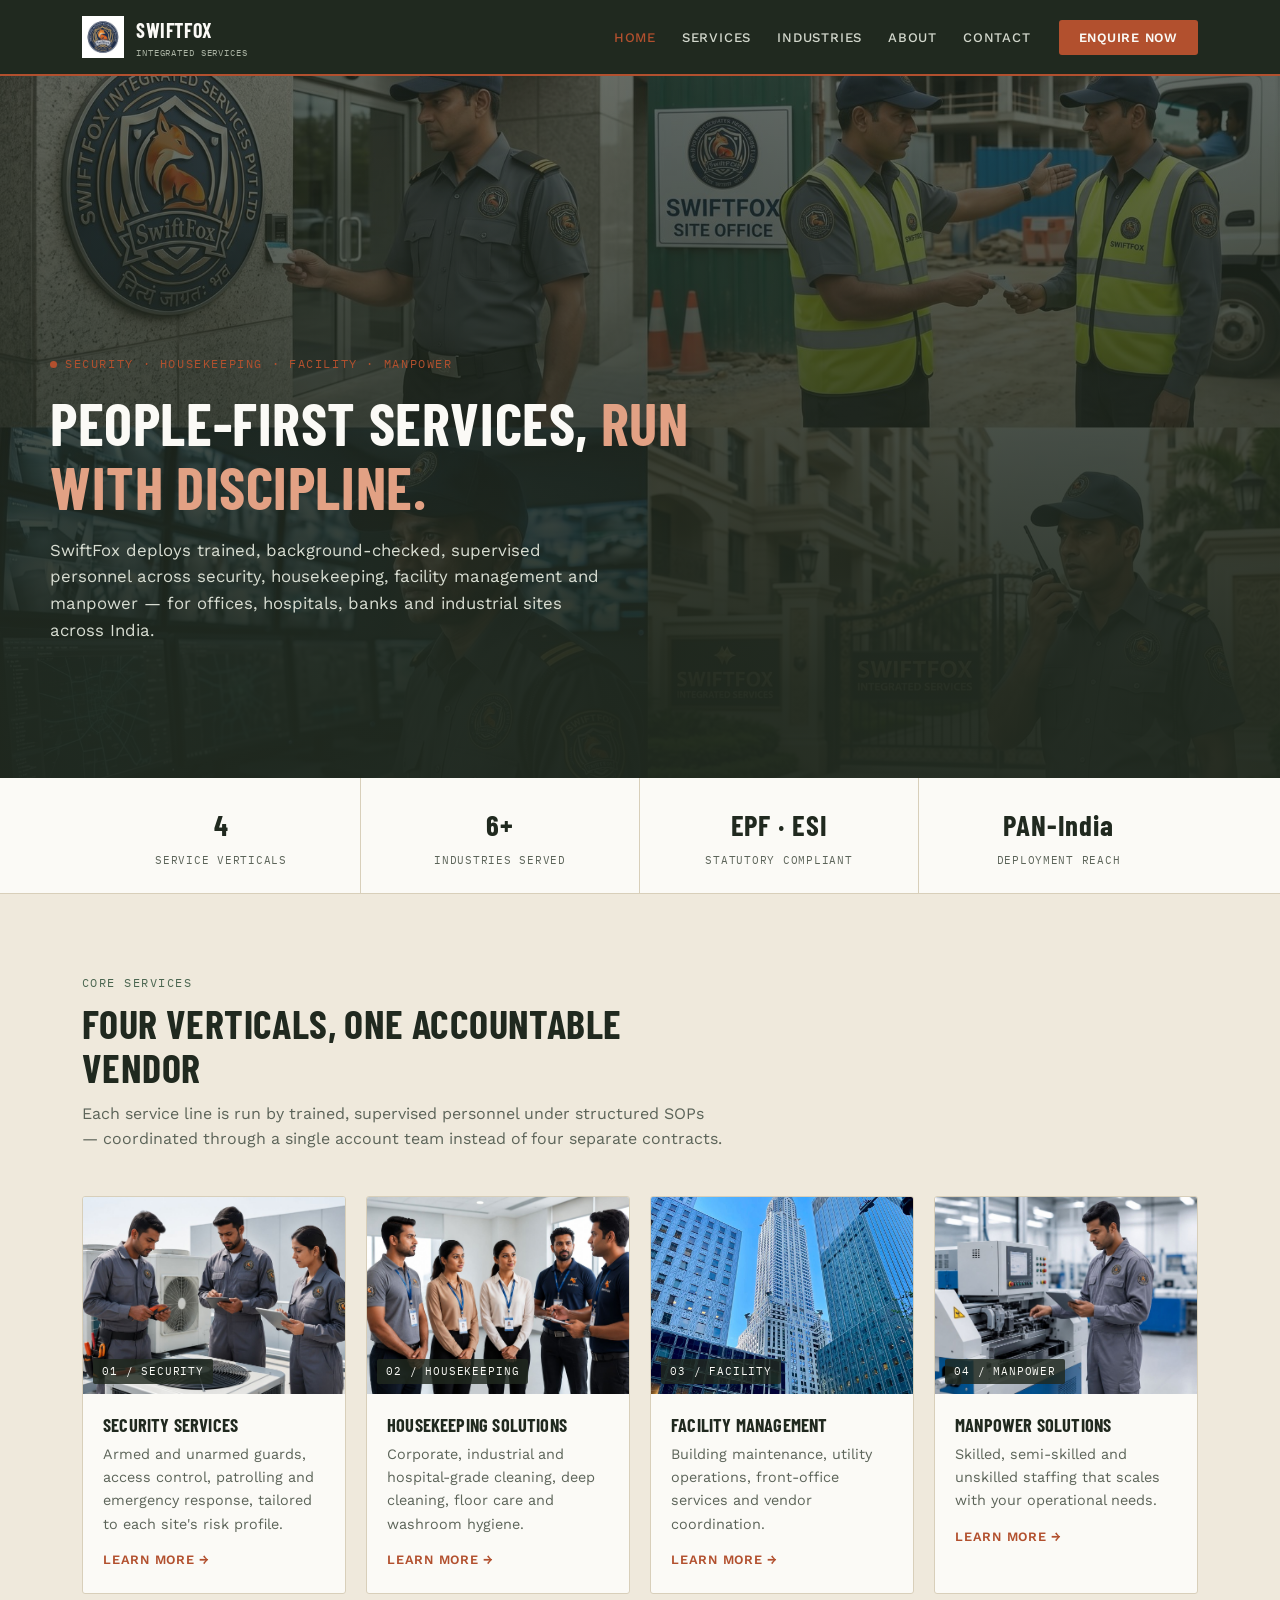
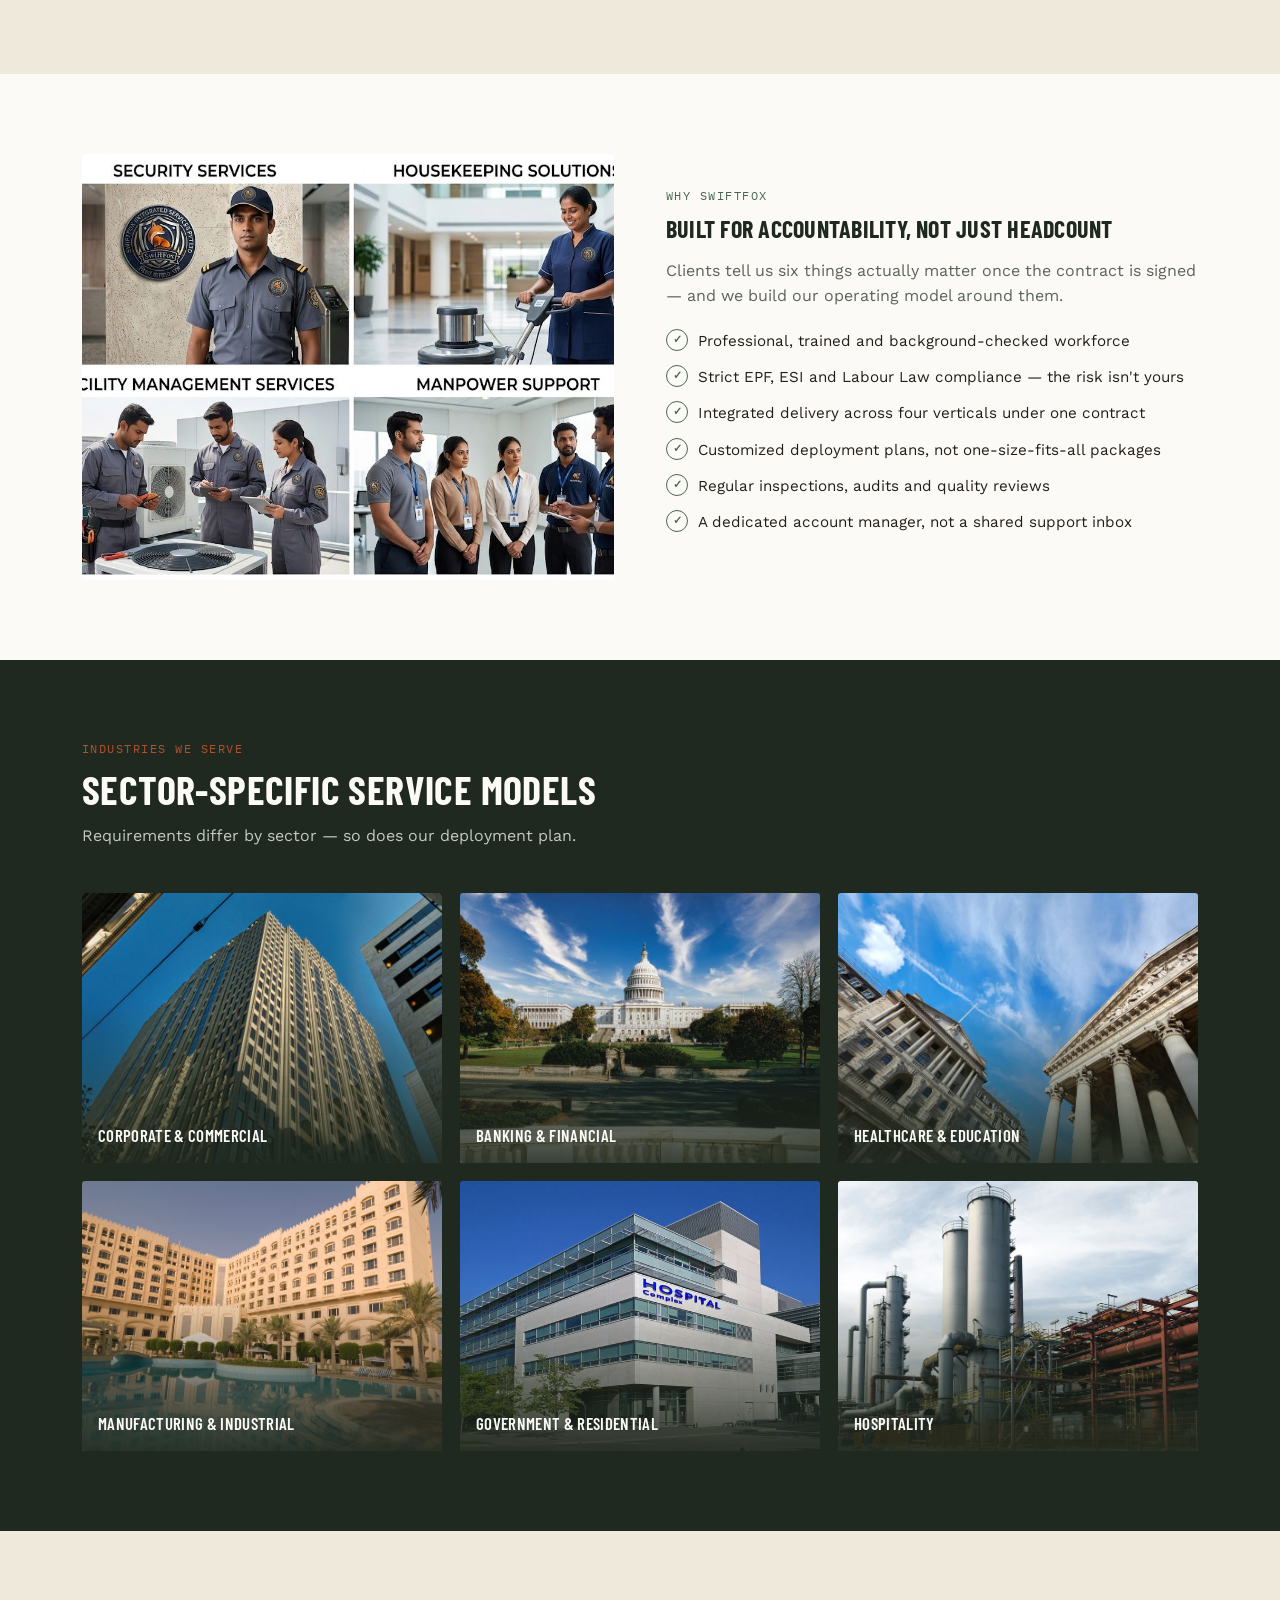
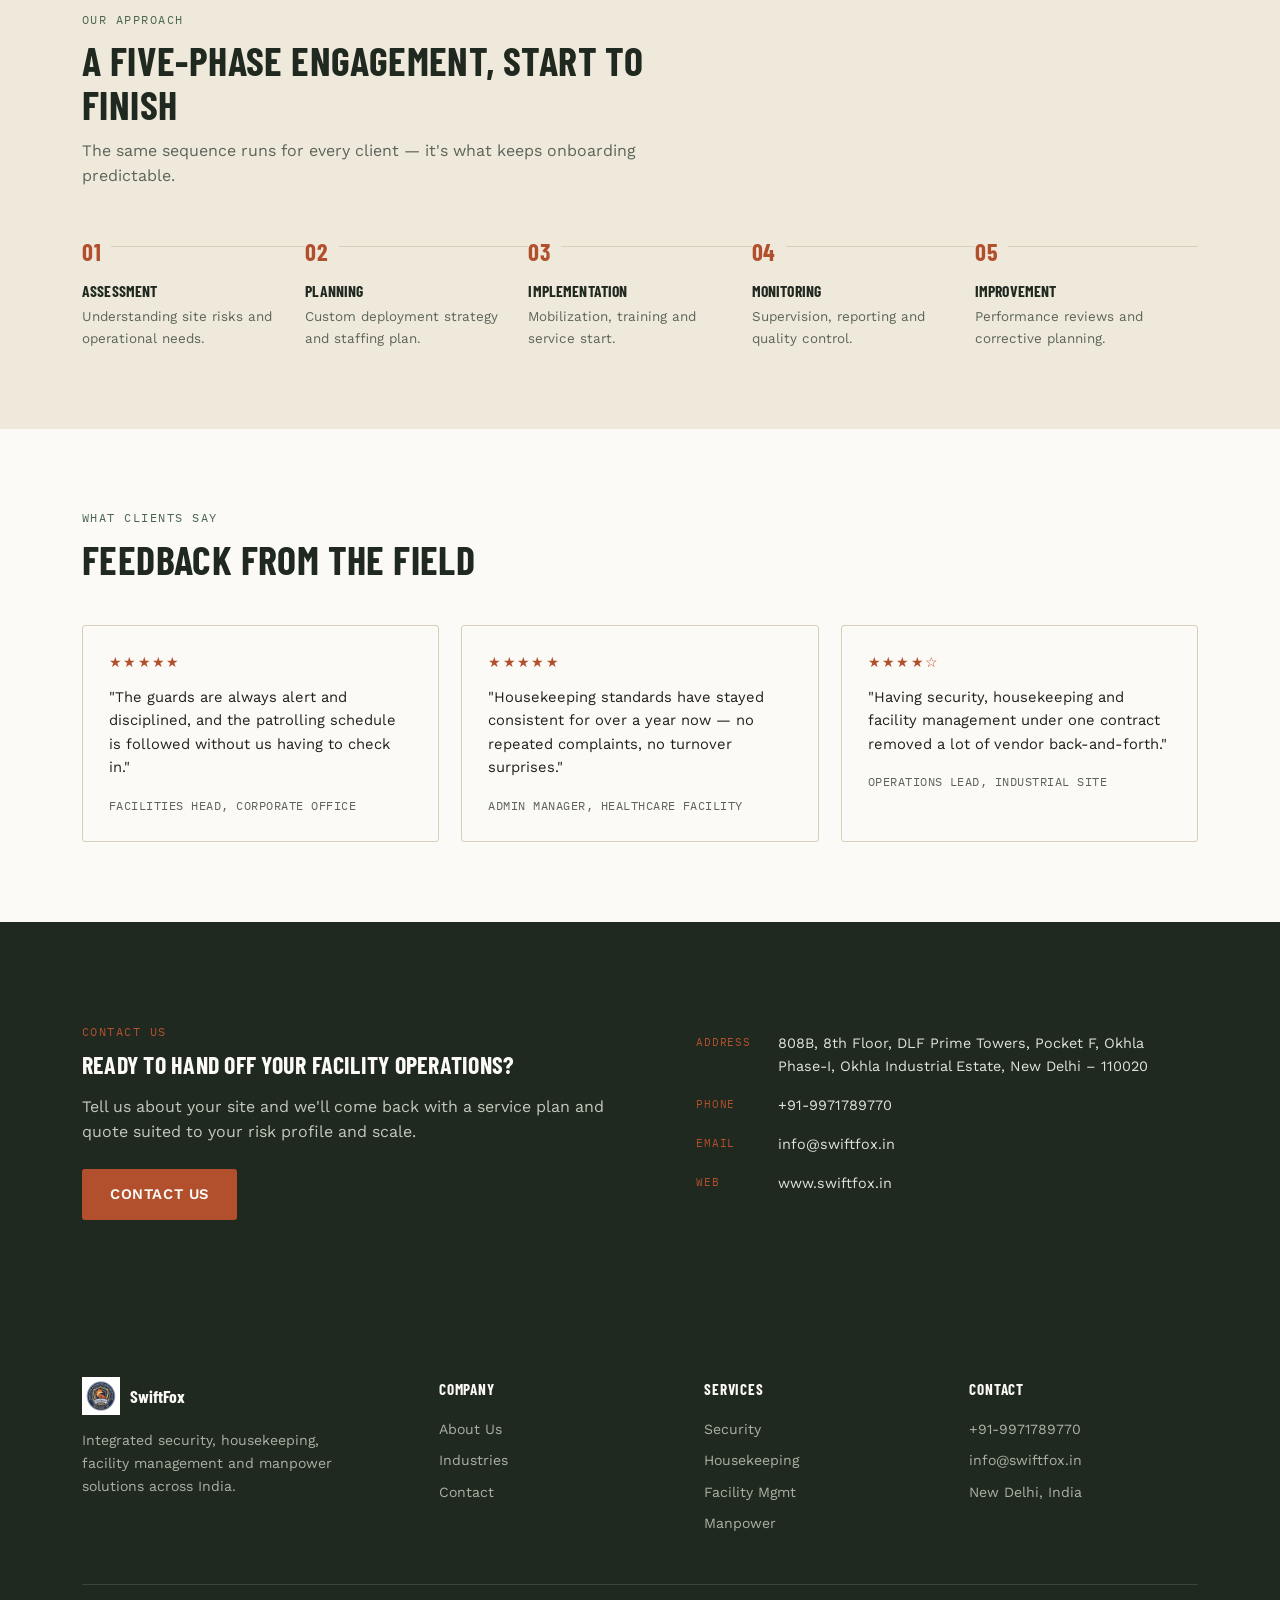
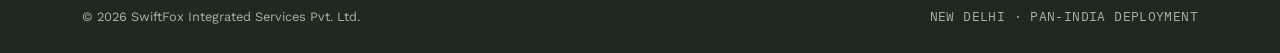
==== index.html @ 9a169865 "Added small improvements" ====
<!DOCTYPE html>
<html lang="en">
<head>
<meta charset="UTF-8">
<meta name="viewport" content="width=device-width, initial-scale=1.0">
<title>SwiftFox Integrated Services | Security, Housekeeping, Facility & Manpower — New Delhi</title>
<meta name="description" content="SwiftFox Integrated Services provides security, housekeeping, facility management and manpower solutions across India, backed by trained, compliant, supervised personnel.">
<link rel="icon" type="image/png" sizes="32x32" href="assets/images/favicon-32.png">
<link rel="icon" type="image/png" sizes="64x64" href="assets/images/favicon.png">
<link rel="preconnect" href="https://fonts.googleapis.com">
<link href="https://fonts.googleapis.com/css2?family=Barlow+Condensed:wght@500;600;700&family=Work+Sans:wght@400;500;600&family=IBM+Plex+Mono:wght@400;500&display=swap" rel="stylesheet">
<link rel="stylesheet" href="assets/css/style.css">
</head>
<body>

<header>
  <div class="nav-row wrap">
    <a href="index.html" class="logo">
      <img src="assets/images/logo.png" alt="SwiftFox Integrated Services crest logo">
      <span class="lockup">SWIFTFOX<br><small>Integrated Services</small></span>
    </a>
    <div class="nav-desktop">
      <nav class="main-nav">
        <ul>
          <li><a href="index.html" class="active">Home</a></li>
          <li><a href="services.html">Services</a></li>
          <li><a href="industries.html">Industries</a></li>
          <li><a href="about.html">About</a></li>
          <li><a href="contact.html">Contact</a></li>
        </ul>
      </nav>
      <button class="nav-cta" onclick="openModal()">Enquire Now</button>
    </div>
    <button class="nav-toggle" id="navToggle" aria-label="Toggle menu">&#9776;</button>
  </div>
  <div class="mobile-menu" id="mobileMenu">
    <a href="index.html" class="active">Home</a>
    <a href="services.html">Services</a>
    <a href="industries.html">Industries</a>
    <a href="about.html">About</a>
    <a href="contact.html">Contact</a>
    <button class="nav-cta" onclick="openModal()">Enquire Now</button>
  </div>
</header>

<section class="page-hero" style="min-height:78vh;">
  <img class="hero-photo" src="assets/images/hero.jpg" alt="SwiftFox security personnel on duty">
  <div class="page-hero-inner wrap">
    <span class="eyebrow">Security · Housekeeping · Facility · Manpower</span>
    <h1>People-first services, <span>run with discipline.</span></h1>
    <p class="lede">SwiftFox deploys trained, background-checked, supervised personnel across security, housekeeping, facility management and manpower — for offices, hospitals, banks and industrial sites across India.</p>
  </div>
</section>

<div class="trust-bar">
  <div class="wrap">
    <div class="trust-row">
      <div class="trust-item"><div class="num mono">4</div><span class="lbl">Service Verticals</span></div>
      <div class="trust-item"><div class="num mono">6+</div><span class="lbl">Industries Served</span></div>
      <div class="trust-item"><div class="num mono">EPF · ESI</div><span class="lbl">Statutory Compliant</span></div>
      <div class="trust-item"><div class="num mono">PAN-India</div><span class="lbl">Deployment Reach</span></div>
    </div>
  </div>
</div>

<section id="services">
  <div class="wrap">
    <div class="section-head">
      <span class="tag">Core Services</span>
      <h2>Four verticals, one accountable vendor</h2>
      <p>Each service line is run by trained, supervised personnel under structured SOPs — coordinated through a single account team instead of four separate contracts.</p>
    </div>
    <div class="card-grid">
      <div class="photo-card">
        <div class="thumb"><img src="assets/images/security-service.jpg" alt="Security guard on patrol"><span class="idx mono">01 / Security</span></div>
        <div class="body">
          <h3>Security Services</h3>
          <p>Armed and unarmed guards, access control, patrolling and emergency response, tailored to each site's risk profile.</p>
          <a class="learn" href="services.html#security">Learn more →</a>
        </div>
      </div>
      <div class="photo-card">
        <div class="thumb"><img src="assets/images/housekeeping-service.jpg" alt="Housekeeping staff cleaning a facility"><span class="idx mono">02 / Housekeeping</span></div>
        <div class="body">
          <h3>Housekeeping Solutions</h3>
          <p>Corporate, industrial and hospital-grade cleaning, deep cleaning, floor care and washroom hygiene.</p>
          <a class="learn" href="services.html#housekeeping">Learn more →</a>
        </div>
      </div>
      <div class="photo-card">
        <div class="thumb"><img src="assets/images/facility-service-2.jpg" alt="Facility management technician at work"><span class="idx mono">03 / Facility</span></div>
        <div class="body">
          <h3>Facility Management</h3>
          <p>Building maintenance, utility operations, front-office services and vendor coordination.</p>
          <a class="learn" href="services.html#facility">Learn more →</a>
        </div>
      </div>
      <div class="photo-card">
        <div class="thumb"><img src="assets/images/manpower-service.jpg" alt="SwiftFox manpower staff team"><span class="idx mono">04 / Manpower</span></div>
        <div class="body">
          <h3>Manpower Solutions</h3>
          <p>Skilled, semi-skilled and unskilled staffing that scales with your operational needs.</p>
          <a class="learn" href="services.html#manpower">Learn more →</a>
        </div>
      </div>
    </div>
  </div>
</section>

<section class="section-alt">
  <div class="wrap">
    <div class="split">
      <div class="split-photo"><img src="assets/images/why-us.jpg" alt="SwiftFox trained personnel"></div>
      <div class="split-text">
        <span class="tag-mono">Why SwiftFox</span>
        <h2>Built for accountability, not just headcount</h2>
        <p>Clients tell us six things actually matter once the contract is signed — and we build our operating model around them.</p>
        <ul class="check-list">
          <li>Professional, trained and background-checked workforce</li>
          <li>Strict EPF, ESI and Labour Law compliance — the risk isn't yours</li>
          <li>Integrated delivery across four verticals under one contract</li>
          <li>Customized deployment plans, not one-size-fits-all packages</li>
          <li>Regular inspections, audits and quality reviews</li>
          <li>A dedicated account manager, not a shared support inbox</li>
        </ul>
      </div>
    </div>
  </div>
</section>

<section class="section-dark">
  <div class="wrap">
    <div class="section-head">
      <span class="tag">Industries We Serve</span>
      <h2>Sector-specific service models</h2>
      <p>Requirements differ by sector — so does our deployment plan.</p>
    </div>
    <div class="industry-grid">
      <a class="industry-card" href="industries.html#corporate"><img src="assets/images/industry-corporate.jpg" alt="Corporate office"><span class="label">Corporate &amp; Commercial</span></a>
      <a class="industry-card" href="industries.html#bfsi"><img src="assets/images/industry-bfsi.jpg" alt="Bank branch"><span class="label">Banking &amp; Financial</span></a>
      <a class="industry-card" href="industries.html#healthcare"><img src="assets/images/industry-healthcare.jpg" alt="Hospital corridor"><span class="label">Healthcare &amp; Education</span></a>
      <a class="industry-card" href="industries.html#manufacturing"><img src="assets/images/industry-manufacturing.jpg" alt="Factory floor"><span class="label">Manufacturing &amp; Industrial</span></a>
      <a class="industry-card" href="industries.html#government"><img src="assets/images/industry-government.jpg" alt="Government building"><span class="label">Government &amp; Residential</span></a>
      <a class="industry-card" href="industries.html#hospitality"><img src="assets/images/industry-hospitality.jpg" alt="Hospitality lobby"><span class="label">Hospitality</span></a>
    </div>
  </div>
</section>

<section>
  <div class="wrap">
    <div class="section-head">
      <span class="tag">Our Approach</span>
      <h2>A five-phase engagement, start to finish</h2>
      <p>The same sequence runs for every client — it's what keeps onboarding predictable.</p>
    </div>
    <div class="steps">
      <div class="step"><span class="snum mono">01</span><h3>Assessment</h3><p>Understanding site risks and operational needs.</p></div>
      <div class="step"><span class="snum mono">02</span><h3>Planning</h3><p>Custom deployment strategy and staffing plan.</p></div>
      <div class="step"><span class="snum mono">03</span><h3>Implementation</h3><p>Mobilization, training and service start.</p></div>
      <div class="step"><span class="snum mono">04</span><h3>Monitoring</h3><p>Supervision, reporting and quality control.</p></div>
      <div class="step"><span class="snum mono">05</span><h3>Improvement</h3><p>Performance reviews and corrective planning.</p></div>
    </div>
  </div>
</section>

<section class="section-alt">
  <div class="wrap">
    <div class="section-head">
      <span class="tag">What Clients Say</span>
      <h2>Feedback from the field</h2>
    </div>
    <div class="testimonial-grid">
      <div class="testimonial">
        <div class="stars">★★★★★</div>
        <p>"The guards are always alert and disciplined, and the patrolling schedule is followed without us having to check in."</p>
        <div class="who">Facilities Head, Corporate Office</div>
      </div>
      <div class="testimonial">
        <div class="stars">★★★★★</div>
        <p>"Housekeeping standards have stayed consistent for over a year now — no repeated complaints, no turnover surprises."</p>
        <div class="who">Admin Manager, Healthcare Facility</div>
      </div>
      <div class="testimonial">
        <div class="stars">★★★★☆</div>
        <p>"Having security, housekeeping and facility management under one contract removed a lot of vendor back-and-forth."</p>
        <div class="who">Operations Lead, Industrial Site</div>
      </div>
    </div>
  </div>
</section>

<section class="section-dark" id="contact">
  <div class="wrap">
    <div class="split">
      <div class="split-text">
        <span class="tag-mono rust">Contact Us</span>
        <h2 style="color:var(--white);">Ready to hand off your facility operations?</h2>
        <p style="color:#c3cabd; margin-bottom:24px;">Tell us about your site and we'll come back with a service plan and quote suited to your risk profile and scale.</p>
        <a href="contact.html" class="btn-primary">Contact Us</a>
      </div>
      <div class="contact-card">
        <div class="row"><span class="k mono">ADDRESS</span><span class="v">808B, 8th Floor, DLF Prime Towers, Pocket F, Okhla Phase-I, Okhla Industrial Estate, New Delhi – 110020</span></div>
        <div class="row"><span class="k mono">PHONE</span><span class="v">+91-9971789770</span></div>
        <div class="row"><span class="k mono">EMAIL</span><span class="v">info@swiftfox.in</span></div>
        <div class="row"><span class="k mono">WEB</span><span class="v">www.swiftfox.in</span></div>
      </div>
    </div>
  </div>
</section>

<footer>
  <div class="wrap">
    <div class="footer-grid">
      <div>
        <div class="footer-logo"><img src="assets/images/logo.png" alt="SwiftFox logo"><span>SwiftFox</span></div>
        <p style="max-width:280px;">Integrated security, housekeeping, facility management and manpower solutions across India.</p>
      </div>
      <div>
        <h4>Company</h4>
        <ul><li><a href="about.html">About Us</a></li><li><a href="industries.html">Industries</a></li><li><a href="contact.html">Contact</a></li></ul>
      </div>
      <div>
        <h4>Services</h4>
        <ul><li><a href="services.html#security">Security</a></li><li><a href="services.html#housekeeping">Housekeeping</a></li><li><a href="services.html#facility">Facility Mgmt</a></li><li><a href="services.html#manpower">Manpower</a></li></ul>
      </div>
      <div>
        <h4>Contact</h4>
        <ul><li>+91-9971789770</li><li>info@swiftfox.in</li><li>New Delhi, India</li></ul>
      </div>
    </div>
    <div class="footer-bottom">
      <span>© 2026 SwiftFox Integrated Services Pvt. Ltd.</span>
      <span class="mono">NEW DELHI · PAN-INDIA DEPLOYMENT</span>
    </div>
  </div>
</footer>

<div class="modal-overlay" id="modalOverlay">
  <div class="modal-card">
    <div class="modal-header">
      <span class="badge-corner mono">Enquiry Form</span>
      <button class="modal-close" aria-label="Close" onclick="closeModal()">&times;</button>
    </div>
    <div class="modal-body" id="modalBody">
      <span class="m-tag">Request a Callback</span>
      <h3>Get a customized proposal</h3>
      <p class="sub">Share your details — our team will arrange a callback with a service plan for your site.</p>
      <form data-enquiry-form novalidate>
        <div class="field" data-wrap="name">
          <label for="name">Full Name</label>
          <input type="text" id="name" data-field="name" placeholder="e.g. Rohan Mehta" autocomplete="name">
          <div class="field-error">Please enter your name.</div>
        </div>
        <div class="field" data-wrap="email">
          <label for="email">Email</label>
          <input type="email" id="email" data-field="email" placeholder="you@company.com" autocomplete="email">
          <div class="field-error">Please enter a valid email.</div>
        </div>
        <div class="field" data-wrap="phone">
          <label for="phone">Phone Number</label>
          <input type="tel" id="phone" data-field="phone" placeholder="98765 43210" autocomplete="tel" inputmode="numeric">
          <div class="field-error">Please enter a valid phone number.</div>
        </div>
        <div class="field" data-wrap="service">
          <label for="service">Service Interested In</label>
          <select id="service" data-field="service" required>
            <option value="">Select a service</option>
            <option value="Security Services">Security Services</option>
            <option value="Housekeeping Solutions">Housekeeping Solutions</option>
            <option value="Facility Management">Facility Management</option>
            <option value="Manpower Solutions">Manpower Solutions</option>
            <option value="Not sure yet">Not sure yet</option>
          </select>
          <div class="field-error">Please select a service.</div>
        </div>
        <button type="submit" class="form-submit">Submit Enquiry</button>
        <p class="form-fine">By submitting, you agree to be contacted by our team regarding your enquiry.</p>
      </form>
    </div>
    <div class="modal-body form-success" id="modalSuccess">
      <div class="check">✓</div>
      <h3>Enquiry received</h3>
      <p>Thanks — our team will connect with you to discuss your requirements.</p>
    </div>
  </div>
</div>

<script src="assets/js/form-config.js"></script>
<script src="assets/js/main.js"></script>
</body>
</html>
---- assets/css/style.css ----
/* ============================================================
   SwiftFox Integrated Services — shared design system
   Palette: pine ink / stone paper / brick accent / moss verify
   ============================================================ */

:root{
  --ink:#20291f;         /* deep pine-charcoal, header/footer/dark sections */
  --ink-2:#2c3a29;       /* lighter ink for gradients/borders */
  --stone:#efe9dc;       /* warm paper background */
  --stone-2:#e4dcc9;     /* slightly deeper stone for section breaks */
  --white:#fbfaf6;
  --rust:#b2502e;        /* primary accent — brick/rust, not neon */
  --rust-dark:#933d21;
  --moss:#4b6650;        /* verified / compliance green */
  --charcoal:#241f19;    /* body text */
  --steel:#5c6459;       /* secondary text */
  --line:#d8cfba;        /* hairline borders on stone */
  --line-dark:#3a4636;   /* hairline borders on ink */
  --radius:3px;
  --font-body:'Work Sans', sans-serif;
  --font-title:'Barlow Condensed', sans-serif;
  --font-mono:'IBM Plex Mono', monospace;
}

*{margin:0;padding:0;box-sizing:border-box;}
html{scroll-behavior:smooth;}
body{
  font-family:var(--font-body);
  color:var(--charcoal);
  background:var(--stone);
  line-height:1.6;
}
h1,h2,h3,.display{
  font-family:var(--font-title);
  text-transform:uppercase;
  letter-spacing:0.01em;
  color:var(--ink);
  line-height:1.08;
  font-weight:700;
}
.mono{
  font-family:var(--font-mono);
  letter-spacing:0.03em;
}
a{color:inherit;text-decoration:none;}
img{max-width:100%;display:block;}
ul{list-style:none;}
.wrap{max-width:1180px;margin:0 auto;padding:0 32px;}
@media (max-width:640px){.wrap{padding:0 20px;}}

@media (prefers-reduced-motion: reduce){
  *{animation:none !important; transition:none !important;}
}

/* ===== TRANSITIONS ===== */
a, button, .nav-cta, .btn-primary, .btn-ghost, .form-submit, .modal-close, input, select, textarea {
  transition: background-color 0.2s ease, border-color 0.2s ease, color 0.2s ease, box-shadow 0.2s ease, opacity 0.2s ease;
}

/* ===== SHARED COMPONENT: TAG-MONO ===== */
.tag-mono {
  font-family: var(--font-mono);
  font-size: 0.72rem;
  color: var(--moss);
  text-transform: uppercase;
  letter-spacing: 0.13em;
  display: block;
  margin-bottom: 10px;
}
.tag-mono.rust {
  color: var(--rust);
}

/* ===== HEADER ===== */
header{
  position:sticky; top:0; z-index:50;
  background:var(--ink);
  border-bottom:2px solid var(--rust);
}
.nav-row{
  display:flex; align-items:center; justify-content:space-between;
  padding:14px 32px;
}
.logo{display:flex; align-items:center; gap:12px;}
.logo img{width:42px;height:42px;flex-shrink:0;object-fit:contain;}
.logo .lockup{
  font-family:var(--font-title);
  font-weight:700; font-size:1.25rem; letter-spacing:0.03em;
  color:var(--white);
}
.logo .lockup small{
  display:block; font-family:var(--font-mono);
  font-size:0.55rem; letter-spacing:0.1em; color:#a9b2a2;
  text-transform:uppercase; font-weight:400;
}
nav.main-nav ul{display:flex; gap:26px;}
nav.main-nav a{
  font-size:0.82rem; text-transform:uppercase; letter-spacing:0.06em;
  color:#d3d8cd; font-weight:500;
}
nav.main-nav a:hover, nav.main-nav a.active{color:var(--rust);}
.nav-cta{
  background:var(--rust); color:var(--white); padding:10px 20px;
  font-size:0.8rem; text-transform:uppercase; letter-spacing:0.06em;
  font-weight:600; border:none; cursor:pointer; border-radius:var(--radius);
  font-family:var(--font-body);
}
.nav-cta:hover{background:var(--rust-dark);}
.nav-desktop{display:flex; align-items:center; gap:28px;}
.nav-toggle{display:none; background:none; border:none; color:var(--white); font-size:1.4rem; cursor:pointer;}
@media (max-width:860px){
  .nav-desktop{display:none;}
  .nav-toggle{display:block;}
}
.mobile-menu{
  display:none; flex-direction:column; background:var(--ink);
  border-top:1px solid var(--line-dark); padding:10px 32px 20px;
}
.mobile-menu.open{display:flex;}
.mobile-menu a{color:#d3d8cd; padding:10px 0; font-size:0.95rem; text-transform:uppercase; letter-spacing:0.04em; border-bottom:1px solid var(--line-dark);}
.mobile-menu a.active{color:var(--rust); font-weight:600;}
.mobile-menu .nav-cta{margin-top:14px; text-align:center;}

/* ===== PAGE HERO (photo-led) ===== */
.page-hero{
  position:relative; color:var(--white);
  background:var(--ink); overflow:hidden;
  min-height:60vh; display:flex; align-items:flex-end;
}
.page-hero img.hero-photo{
  position:absolute; inset:0; width:100%; height:100%; object-fit:cover;
  opacity:0.55;
}
.page-hero::after{
  content:''; position:absolute; inset:0;
  background:linear-gradient(180deg, rgba(32,41,31,0.35) 0%, rgba(32,41,31,0.92) 88%);
}
.page-hero-inner{position:relative; z-index:2; padding:70px 0 54px; width:100%;}
.eyebrow{
  display:inline-flex; align-items:center; gap:8px;
  font-family:var(--font-mono); font-size:0.72rem;
  color:var(--rust); text-transform:uppercase; letter-spacing:0.14em;
  margin-bottom:18px;
}
.eyebrow::before{
  content:''; width:7px; height:7px; background:var(--rust); border-radius:50%;
}
.page-hero h1{
  color:var(--white);
  font-size:clamp(2.2rem, 4.6vw, 3.8rem);
  max-width:760px;
}
.page-hero h1 span{color:#e2a184;}
.page-hero p.lede{
  color:#d8ddd2; font-size:1.05rem; max-width:560px; margin-top:18px;
}
.hero-actions{display:flex; gap:14px; margin-top:30px; flex-wrap:wrap;}

.btn-primary{
  background:var(--rust); color:var(--white); border:none;
  padding:14px 28px; font-weight:600; font-size:0.92rem;
  text-transform:uppercase; letter-spacing:0.04em; cursor:pointer;
  border-radius:var(--radius); font-family:var(--font-body);
  display:inline-block;
}
.btn-primary:hover{background:var(--rust-dark);}
.btn-ghost{
  background:transparent; color:var(--white); border:1px solid #566451;
  padding:14px 28px; font-weight:500; font-size:0.92rem;
  text-transform:uppercase; letter-spacing:0.04em; cursor:pointer;
  border-radius:var(--radius); display:inline-block;
}
.btn-ghost:hover{border-color:var(--rust); color:var(--rust);}

/* ===== TRUST / STATS BAR ===== */
.trust-bar{background:var(--white); border-bottom:1px solid var(--line);}
.trust-row{display:grid; grid-template-columns:repeat(4,1fr);}
.trust-item{padding:24px 22px; text-align:center; border-right:1px solid var(--line);}
.trust-item:last-child{border-right:none;}
.trust-item .num{font-family:var(--font-title); font-weight:700; font-size:1.8rem; color:var(--ink);}
.trust-item .lbl{
  font-family:var(--font-mono); font-size:0.66rem; text-transform:uppercase;
  letter-spacing:0.07em; color:var(--steel); margin-top:4px; display:block;
}
@media (max-width:700px){
  .trust-row{grid-template-columns:repeat(2,1fr);}
  .trust-item:nth-child(2){border-right:none;}
}

/* ===== SECTIONS ===== */
section{padding:80px 0;}
.section-head{max-width:640px; margin-bottom:44px;}
.section-head .tag{
  font-family:var(--font-mono); font-size:0.72rem; color:var(--moss);
  text-transform:uppercase; letter-spacing:0.13em; margin-bottom:10px; display:block;
}
.section-head h2{font-size:clamp(1.7rem,3.2vw,2.5rem);}
.section-head p{color:var(--steel); margin-top:12px; font-size:1rem;}
.section-alt{background:var(--white);}
.section-dark{background:var(--ink); color:var(--white);}
.section-dark .section-head h2{color:var(--white);}
.section-dark .section-head p{color:#c3cabd;}
.section-dark .section-head .tag{color:var(--rust);}

/* ===== SERVICE / PHOTO CARDS ===== */
.card-grid{display:grid; grid-template-columns:repeat(4,1fr); gap:20px;}
.photo-card{
  background:var(--white); border:1px solid var(--line); border-radius:var(--radius);
  overflow:hidden; display:flex; flex-direction:column;
}
.photo-card .thumb{aspect-ratio:4/3; overflow:hidden; position:relative;}
.photo-card .thumb img{width:100%; height:100%; object-fit:cover;}
.photo-card .thumb .idx{
  position:absolute; bottom:10px; left:10px;
  background:rgba(32,41,31,0.82); color:var(--white);
  font-family:var(--font-mono); font-size:0.66rem;
  padding:4px 9px; border-radius:2px; letter-spacing:0.08em; text-transform:uppercase;
}
.photo-card .body{padding:22px 20px; flex:1;}
.photo-card h3{font-size:1.15rem; margin-bottom:8px;}
.photo-card p{color:var(--steel); font-size:0.9rem;}
.photo-card .learn{
  display:inline-block; margin-top:14px; font-size:0.8rem; text-transform:uppercase;
  letter-spacing:0.06em; color:var(--rust); font-weight:600;
}
@media (max-width:960px){.card-grid{grid-template-columns:repeat(2,1fr);}}
@media (max-width:560px){.card-grid{grid-template-columns:1fr;}}

/* ===== SPLIT (photo + text) ===== */
.split{display:grid; grid-template-columns:1fr 1fr; gap:52px; align-items:center;}
.split.reverse .split-photo{order:2;}
.split-photo{border-radius:var(--radius); overflow:hidden;}
.split-photo img{width:100%; height:100%; object-fit:cover; aspect-ratio:5/4;}
.split-text h2{margin-bottom:16px;}
.split-text p{color:var(--steel); margin-bottom:14px;}
.check-list{margin-top:20px;}
.check-list li{
  display:flex; gap:10px; margin-bottom:12px; font-size:0.95rem; color:var(--charcoal);
}
.check-list li::before{
  content:'✓'; color:var(--moss); font-weight:700; flex-shrink:0;
  width:20px; height:20px; border:1px solid var(--moss); border-radius:50%;
  display:flex; align-items:center; justify-content:center; font-size:0.7rem;
}
@media (max-width:860px){
  .split{grid-template-columns:1fr; gap:28px;}
  .split.reverse .split-photo{order:0;}
}

/* ===== WHY US GRID ===== */
.why-grid{display:grid; grid-template-columns:repeat(3,1fr); gap:28px;}
.why-item{border-top:2px solid var(--rust); padding-top:16px;}
.why-item h3{font-size:1.1rem; margin-bottom:8px;}
.section-dark .why-item h3{color:var(--white);}
.why-item p{color:var(--steel); font-size:0.9rem;}
.section-dark .why-item p{color:#c3cabd;}
@media (max-width:820px){.why-grid{grid-template-columns:repeat(2,1fr);}}
@media (max-width:560px){.why-grid{grid-template-columns:1fr;}}

/* ===== INDUSTRIES ===== */
.industry-grid{display:grid; grid-template-columns:repeat(3,1fr); gap:18px;}
.industry-card{
  position:relative; border-radius:var(--radius); overflow:hidden; aspect-ratio:4/3;
}
.industry-card img{width:100%; height:100%; object-fit:cover;}
.industry-card::after{
  content:''; position:absolute; inset:0;
  background:linear-gradient(180deg, rgba(32,41,31,0) 40%, rgba(32,41,31,0.88) 100%);
}
.industry-card .label{
  position:absolute; left:16px; bottom:14px; z-index:2; color:var(--white);
  font-family:var(--font-title); font-weight:600; font-size:1.05rem;
  text-transform:uppercase; letter-spacing:0.02em;
}
@media (max-width:820px){.industry-grid{grid-template-columns:repeat(2,1fr);}}
@media (max-width:560px){.industry-grid{grid-template-columns:1fr;}}

/* ===== STEPS / APPROACH ===== */
.steps{display:grid; grid-template-columns:repeat(5,1fr); gap:0;}
.step{padding-right:16px; position:relative;}
.step::before{content:''; position:absolute; top:13px; left:0; right:0; height:1px; background:var(--line);}
.step .snum{
  font-family:var(--font-title); font-weight:700; font-size:1.5rem; color:var(--rust);
  background:var(--stone); position:relative; z-index:2; display:inline-block; padding-right:10px;
}
.section-alt .step .snum{background:var(--white);}
.step h3{font-size:0.98rem; margin:12px 0 6px;}
.step p{font-size:0.84rem; color:var(--steel);}
@media (max-width:900px){
  .steps{grid-template-columns:repeat(2,1fr); gap:26px;}
  .step::before{display:none;}
}
@media (max-width:560px){.steps{grid-template-columns:1fr;}}

/* ===== TESTIMONIALS ===== */
.testimonial-grid{display:grid; grid-template-columns:repeat(3,1fr); gap:22px;}
.testimonial{
  background:var(--white); border:1px solid var(--line); border-radius:var(--radius);
  padding:26px; position:relative;
}
.testimonial .stars{color:var(--rust); font-size:0.85rem; margin-bottom:12px; letter-spacing:0.1em;}
.testimonial p{font-size:0.92rem; color:var(--charcoal); margin-bottom:16px;}
.testimonial .who{font-family:var(--font-mono); font-size:0.76rem; color:var(--steel); text-transform:uppercase; letter-spacing:0.04em;}
@media (max-width:900px){.testimonial-grid{grid-template-columns:1fr;}}

/* ===== FAQ ACCORDION ===== */
.faq{max-width:760px;}
.faq-item{border-bottom:1px solid var(--line);}
.faq-item summary{
  cursor:pointer; padding:18px 4px; font-weight:600; font-size:1rem; color:var(--ink);
  list-style:none; display:flex; justify-content:space-between; align-items:center;
}
.faq-item summary::-webkit-details-marker{display:none;}
.faq-item summary::after{content:'+'; font-size:1.4rem; color:var(--rust); font-weight:400;}
.faq-item[open] summary::after{content:'–';}
.faq-item .faq-body{padding:0 4px 20px; color:var(--steel); font-size:0.92rem;}

/* FAQ placed on a dark section needs light text */
.section-dark .faq-item summary{color:var(--white);}
.section-dark .faq-item .faq-body{color:#c3cabd;}

/* ===== CONTACT ===== */
.contact-card{background:var(--ink); color:var(--white); padding:30px; border-radius:var(--radius);}
.contact-card .row{display:flex; gap:14px; margin-bottom:16px; align-items:flex-start;}
.contact-card .row .k{
  font-family:var(--font-mono); font-size:0.66rem; color:var(--rust);
  text-transform:uppercase; letter-spacing:0.08em; width:68px; flex-shrink:0; margin-top:2px;
}
.contact-card .row .v{font-size:0.9rem; color:#dfe3d8;}
.map-embed{border-radius:var(--radius); overflow:hidden; border:1px solid var(--line); margin-top:20px;}
.map-embed iframe{width:100%; height:260px; border:0; display:block;}

/* ===== INLINE ENQUIRY FORM (used on contact page + modal) ===== */
.field{margin-bottom:16px;}
.field label{
  display:block; font-size:0.76rem; font-weight:600; text-transform:uppercase;
  letter-spacing:0.05em; color:var(--ink); margin-bottom:6px;
}
.field input, .field select, .field textarea{
  width:100%; padding:12px 14px; border:1px solid var(--line);
  border-radius:var(--radius); font-family:var(--font-body);
  font-size:0.95rem; background:var(--stone); color:var(--charcoal);
}
.field input:focus, .field select:focus, .field textarea:focus{
  outline:none; border-color:var(--rust); box-shadow:0 0 0 3px rgba(178,80,46,0.16);
}
.field-error{font-size:0.76rem; color:#a3402a; margin-top:5px; display:none;}
.field.invalid input, .field.invalid select{border-color:#a3402a;}
.field.invalid .field-error{display:block;}
.form-row-2{display:grid; grid-template-columns:1fr 1fr; gap:14px;}
@media (max-width:560px){.form-row-2{grid-template-columns:1fr;}}
.form-submit{
  width:100%; background:var(--ink); color:var(--white); border:none;
  padding:15px; font-weight:600; font-size:0.95rem; text-transform:uppercase;
  letter-spacing:0.05em; cursor:pointer; border-radius:var(--radius); margin-top:6px;
  font-family:var(--font-body);
}
.form-submit:hover{background:#1a2318;}
.form-fine{font-size:0.76rem; color:var(--steel); margin-top:14px; text-align:center;}
.form-success{display:none; text-align:center; padding:20px 0;}
.form-success .check{
  width:52px; height:52px; border-radius:50%; background:var(--moss); color:var(--white);
  display:flex; align-items:center; justify-content:center; font-size:1.6rem; margin:0 auto 18px;
}
.form-success h3{margin-bottom:8px;}
.form-success p{color:var(--steel); font-size:0.9rem;}

/* ===== STICKY MINI CTA ===== */
.sticky-cta{
  position:fixed; bottom:22px; right:22px; z-index:60;
  background:var(--rust); color:var(--white); border:none;
  padding:14px 22px; font-weight:600; font-size:0.85rem;
  text-transform:uppercase; letter-spacing:0.05em; cursor:pointer;
  border-radius:var(--radius); box-shadow:0 8px 24px rgba(32,41,31,0.28);
  opacity:0; transform:translateY(12px); pointer-events:none;
  transition:opacity 0.3s ease, transform 0.3s ease;
  font-family:var(--font-body);
}
.sticky-cta.show{opacity:1; transform:translateY(0); pointer-events:auto;}
.sticky-cta:hover{background:var(--rust-dark);}

/* ===== MODAL ===== */
.modal-overlay{
  position:fixed; inset:0; background:rgba(32,41,31,0.72);
  display:flex; align-items:center; justify-content:center;
  z-index:100; opacity:0; pointer-events:none; transition:opacity 0.25s ease; padding:20px;
}
.modal-overlay.open{opacity:1; pointer-events:auto;}
.modal-card{
  background:var(--white); width:100%; max-width:460px; border-radius:var(--radius);
  position:relative; transform:translateY(16px) scale(0.98); transition:transform 0.25s ease;
  border-top:4px solid var(--rust); max-height:90vh; overflow-y:auto;
}
.modal-overlay.open .modal-card{transform:translateY(0) scale(1);}
.modal-close{
  position:absolute; top:16px; right:18px; background:none; border:none;
  font-size:1.4rem; color:var(--steel); cursor:pointer; line-height:1;
}
.modal-close:hover{color:var(--ink);}
.modal-header{
  background:var(--stone);
  padding:10px 32px;
  border-radius:var(--radius) var(--radius) 0 0;
}
.badge-corner{
  display:inline-block;
  background:var(--stone); color:var(--ink);
  font-family:var(--font-mono); font-size:0.65rem;
  text-transform:uppercase; letter-spacing:0.1em; padding:4px 10px; border-radius:2px;
}
.modal-body{padding:22px 32px 30px;}
.modal-body .m-tag{
  font-family:var(--font-mono); font-size:0.68rem; color:var(--steel);
  text-transform:uppercase; letter-spacing:0.12em; margin-bottom:6px; display:block;
}
.modal-body h3{font-size:1.4rem; margin-bottom:8px;}
.modal-body .sub{color:var(--steel); font-size:0.9rem; margin-bottom:22px;}

/* ===== FOOTER ===== */
footer{background:var(--ink); color:#a9b2a2; padding:56px 0 26px; font-size:0.88rem;}
.footer-grid{display:grid; grid-template-columns:1.4fr 1fr 1fr 1fr; gap:36px; margin-bottom:40px;}
.footer-grid h4{color:var(--white); font-family:var(--font-title); font-size:0.95rem; text-transform:uppercase; letter-spacing:0.06em; margin-bottom:16px;}
.footer-grid li{margin-bottom:9px;}
.footer-grid a:hover{color:var(--rust);}
.footer-logo{display:flex; align-items:center; gap:10px; margin-bottom:14px;}
.footer-logo img{width:38px;height:38px;}
.footer-logo span{color:var(--white); font-family:var(--font-title); font-weight:700; font-size:1.1rem;}
.footer-bottom{
  border-top:1px solid var(--line-dark); padding-top:22px; display:flex;
  justify-content:space-between; align-items:center; flex-wrap:wrap; gap:12px; font-size:0.8rem;
}
@media (max-width:860px){.footer-grid{grid-template-columns:1fr 1fr; gap:28px;}}
@media (max-width:560px){.footer-grid{grid-template-columns:1fr;}}

a:focus-visible, button:focus-visible, input:focus-visible, select:focus-visible, summary:focus-visible{
  outline:2px solid var(--rust); outline-offset:2px;
}
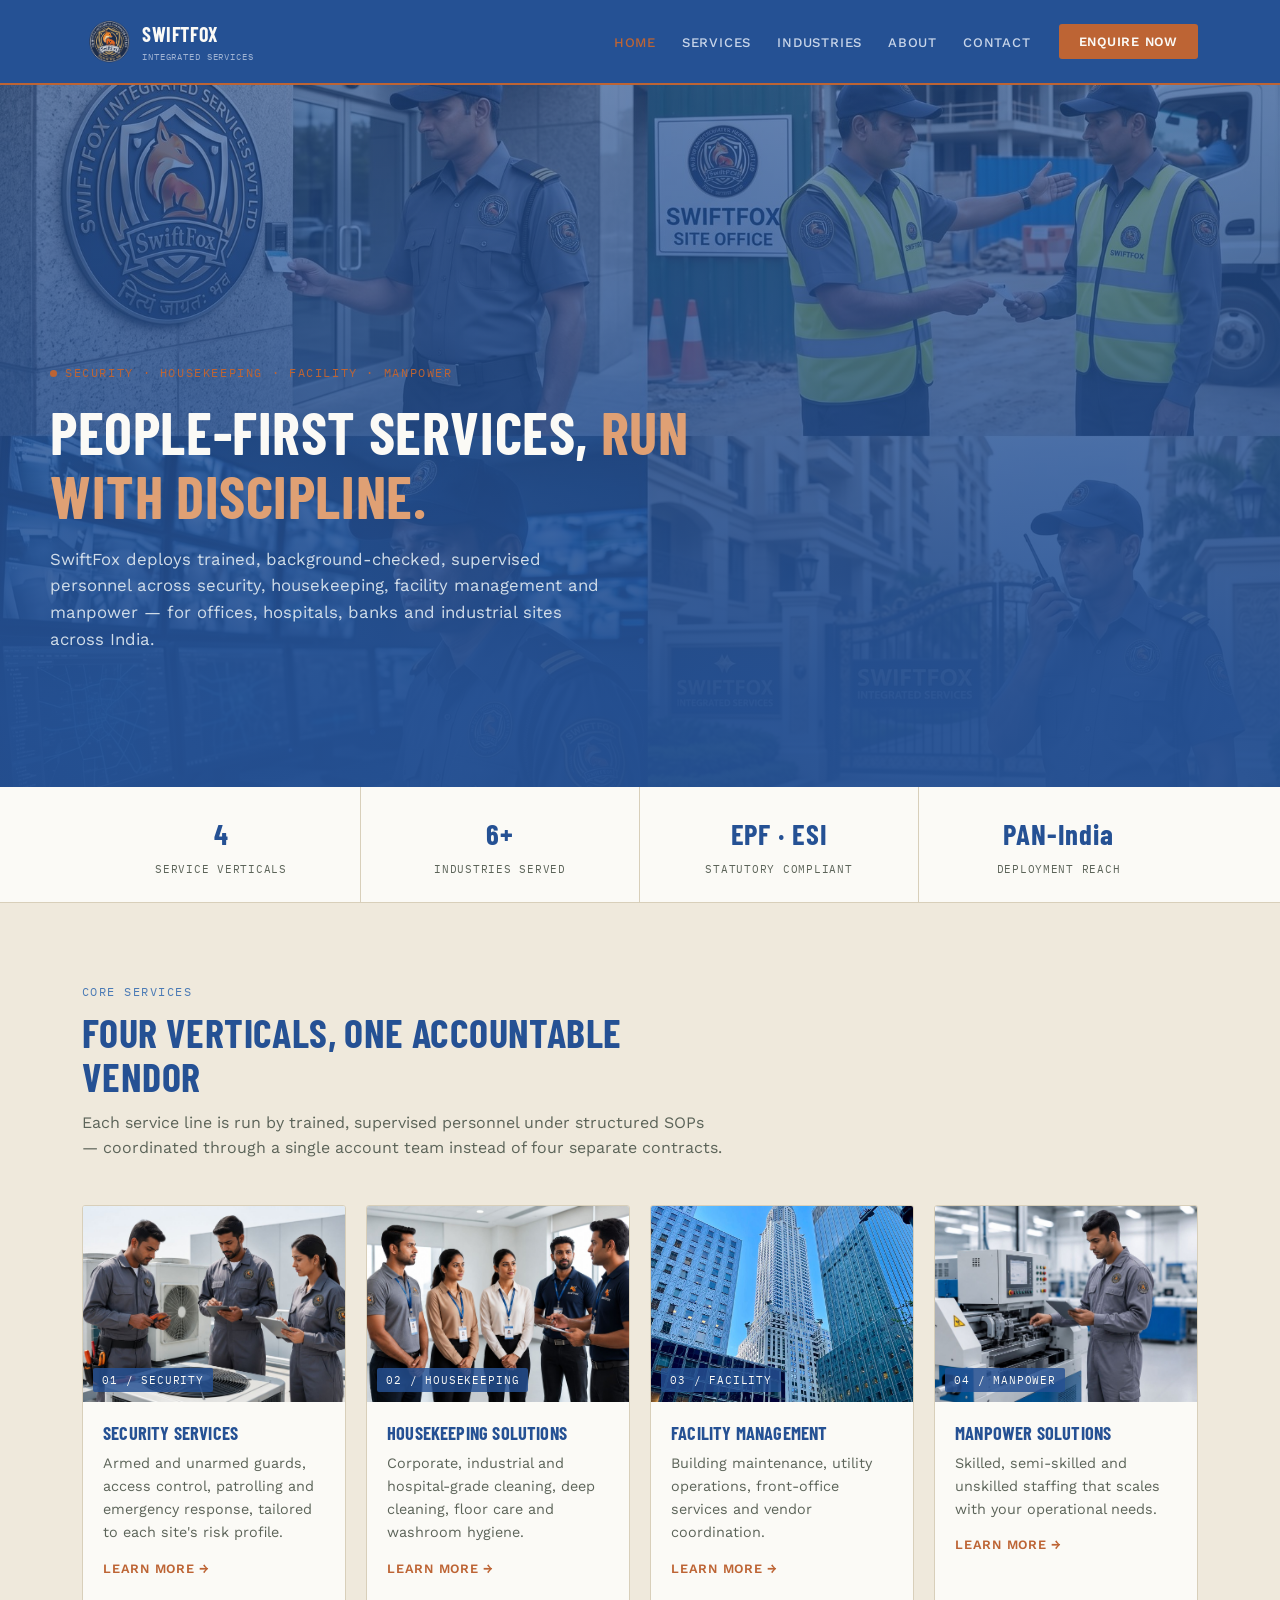
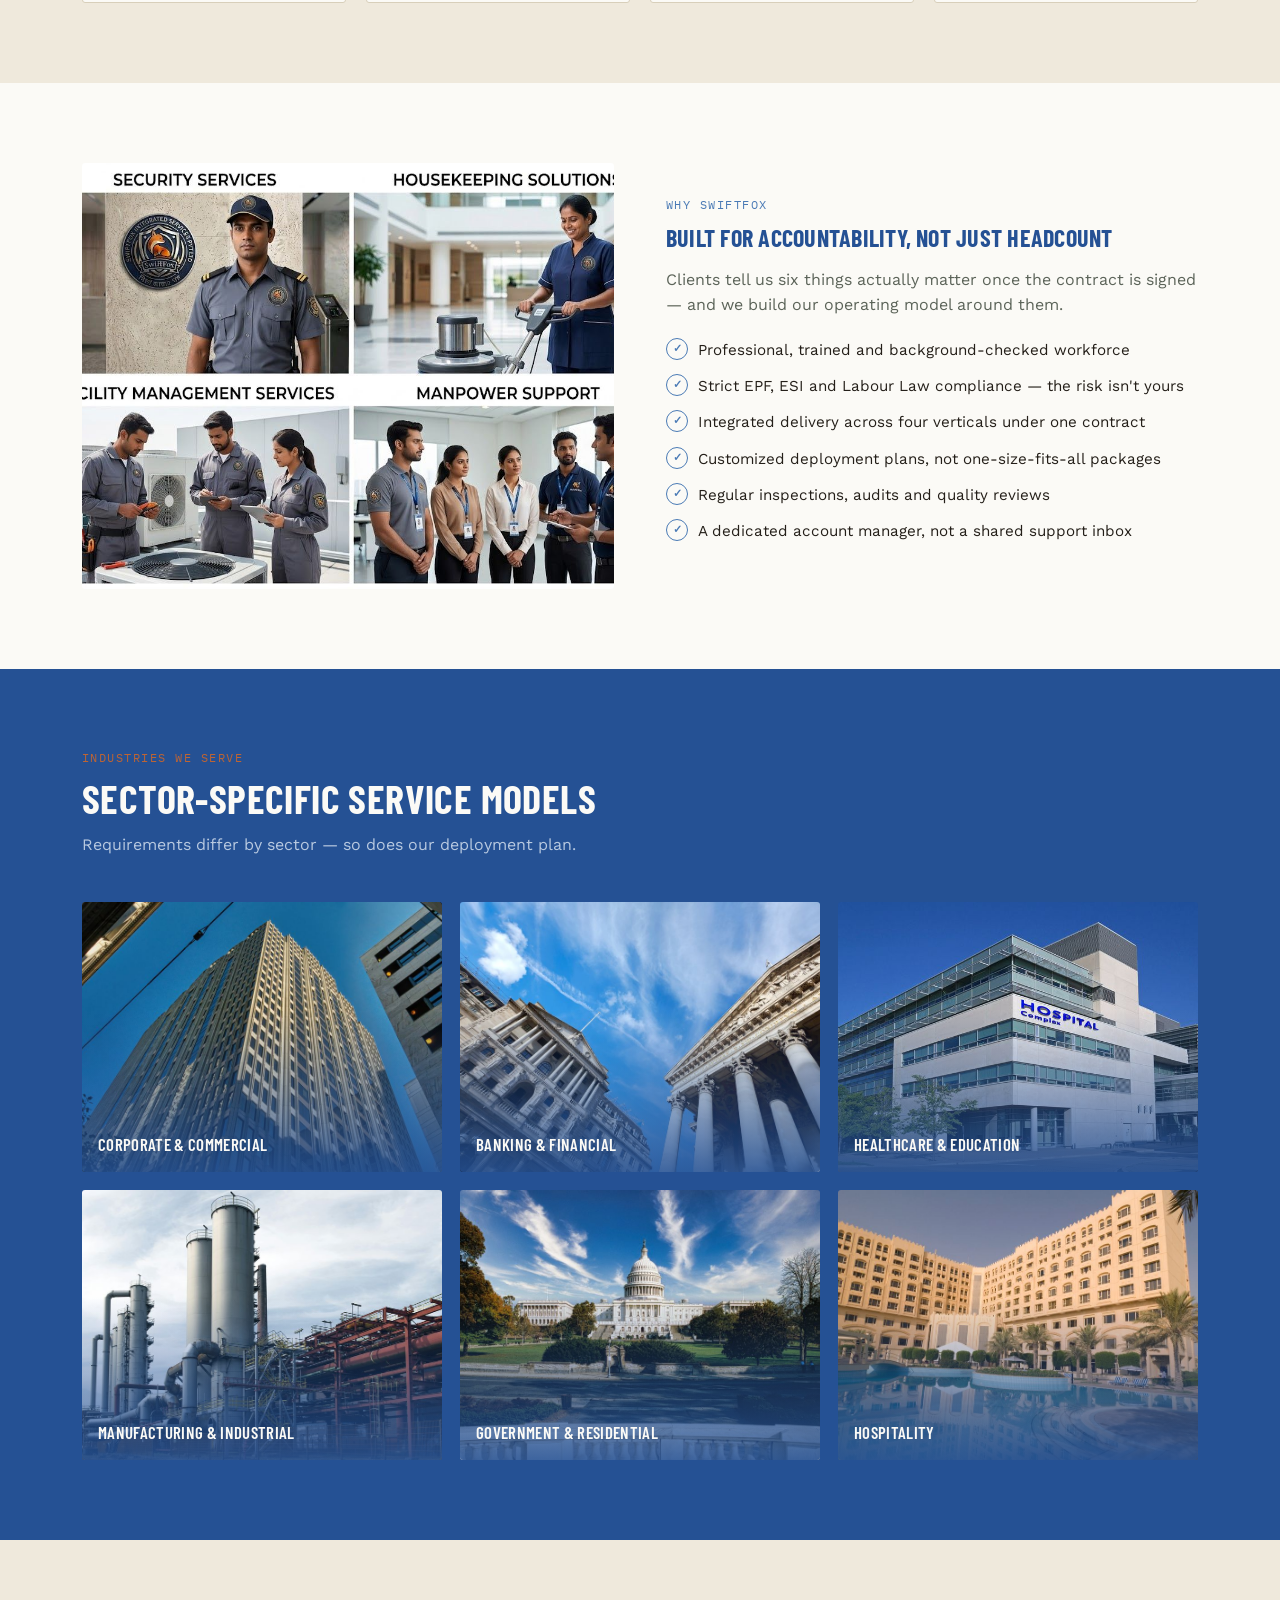
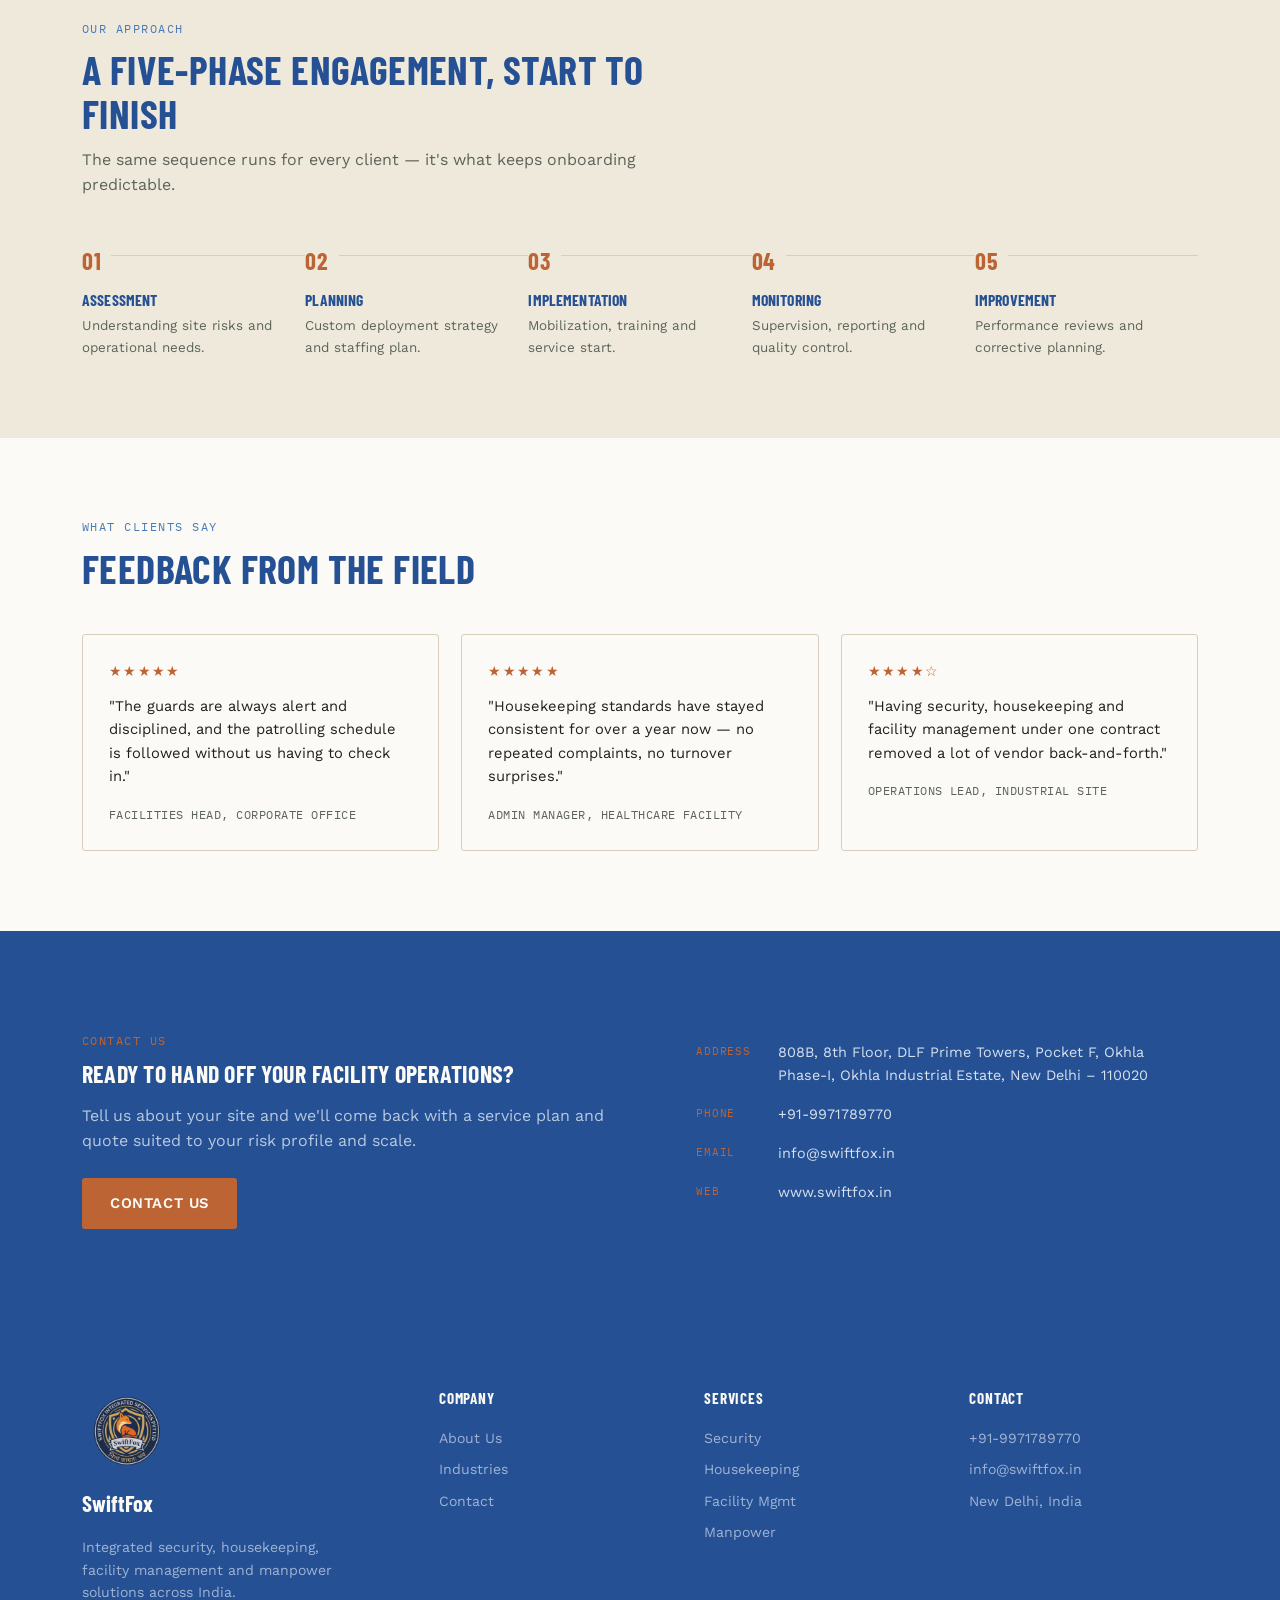
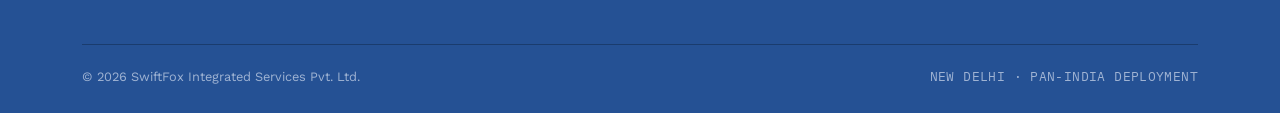
==== commit 2e1d3fea: "colour theme changed" ====
--- a/index.html
+++ b/index.html
@@ -195,7 +195,7 @@
       <div class="split-text">
         <span class="tag-mono rust">Contact Us</span>
         <h2 style="color:var(--white);">Ready to hand off your facility operations?</h2>
-        <p style="color:#c3cabd; margin-bottom:24px;">Tell us about your site and we'll come back with a service plan and quote suited to your risk profile and scale.</p>
+        <p style="color:#b8c9e0; margin-bottom:24px;">Tell us about your site and we'll come back with a service plan and quote suited to your risk profile and scale.</p>
         <a href="contact.html" class="btn-primary">Contact Us</a>
       </div>
       <div class="contact-card">
--- a/assets/css/style.css
+++ b/assets/css/style.css
@@ -1,21 +1,21 @@
 /* ============================================================
    SwiftFox Integrated Services — shared design system
-   Palette: pine ink / stone paper / brick accent / moss verify
+   Palette: corporate blue / warm grey-orange / neutral stone
    ============================================================ */
 
 :root{
-  --ink:#20291f;         /* deep pine-charcoal, header/footer/dark sections */
-  --ink-2:#2c3a29;       /* lighter ink for gradients/borders */
+  --ink:#255194;         /* corporate blue — header/footer/dark sections */
+  --ink-2:#1a3c6e;       /* darker navy for gradients/borders */
   --stone:#efe9dc;       /* warm paper background */
   --stone-2:#e4dcc9;     /* slightly deeper stone for section breaks */
   --white:#fbfaf6;
-  --rust:#b2502e;        /* primary accent — brick/rust, not neon */
-  --rust-dark:#933d21;
-  --moss:#4b6650;        /* verified / compliance green */
+  --rust:#bd6434;        /* warm grey-orange — primary accent / CTAs */
+  --rust-dark:#9a4f26;
+  --moss:#4a7ab5;        /* steel-blue — verified / compliance */
   --charcoal:#241f19;    /* body text */
   --steel:#5c6459;       /* secondary text */
   --line:#d8cfba;        /* hairline borders on stone */
-  --line-dark:#3a4636;   /* hairline borders on ink */
+  --line-dark:#1a3c6e;   /* hairline borders on blue sections */
   --radius:3px;
   --font-body:'Work Sans', sans-serif;
   --font-title:'Barlow Condensed', sans-serif;
@@ -81,8 +81,8 @@
   display:flex; align-items:center; justify-content:space-between;
   padding:14px 32px;
 }
-.logo{display:flex; align-items:center; gap:12px;}
-.logo img{width:42px;height:42px;flex-shrink:0;object-fit:contain;}
+.logo{display:flex; align-items:center; gap:5px;}
+.logo img{width:55px;height:55px;flex-shrink:0;object-fit:contain;}
 .logo .lockup{
   font-family:var(--font-title);
   font-weight:700; font-size:1.25rem; letter-spacing:0.03em;
@@ -90,13 +90,13 @@
 }
 .logo .lockup small{
   display:block; font-family:var(--font-mono);
-  font-size:0.55rem; letter-spacing:0.1em; color:#a9b2a2;
+  font-size:0.55rem; letter-spacing:0.1em; color:#9fb3d3;
   text-transform:uppercase; font-weight:400;
 }
 nav.main-nav ul{display:flex; gap:26px;}
 nav.main-nav a{
   font-size:0.82rem; text-transform:uppercase; letter-spacing:0.06em;
-  color:#d3d8cd; font-weight:500;
+  color:#c9d6ea; font-weight:500;
 }
 nav.main-nav a:hover, nav.main-nav a.active{color:var(--rust);}
 .nav-cta{
@@ -117,7 +117,7 @@
   border-top:1px solid var(--line-dark); padding:10px 32px 20px;
 }
 .mobile-menu.open{display:flex;}
-.mobile-menu a{color:#d3d8cd; padding:10px 0; font-size:0.95rem; text-transform:uppercase; letter-spacing:0.04em; border-bottom:1px solid var(--line-dark);}
+.mobile-menu a{color:#c9d6ea; padding:10px 0; font-size:0.95rem; text-transform:uppercase; letter-spacing:0.04em; border-bottom:1px solid var(--line-dark);}
 .mobile-menu a.active{color:var(--rust); font-weight:600;}
 .mobile-menu .nav-cta{margin-top:14px; text-align:center;}
 
@@ -133,7 +133,7 @@
 }
 .page-hero::after{
   content:''; position:absolute; inset:0;
-  background:linear-gradient(180deg, rgba(32,41,31,0.35) 0%, rgba(32,41,31,0.92) 88%);
+  background:linear-gradient(180deg, rgba(37,81,148,0.35) 0%, rgba(37,81,148,0.92) 88%);
 }
 .page-hero-inner{position:relative; z-index:2; padding:70px 0 54px; width:100%;}
 .eyebrow{
@@ -150,9 +150,9 @@
   font-size:clamp(2.2rem, 4.6vw, 3.8rem);
   max-width:760px;
 }
-.page-hero h1 span{color:#e2a184;}
+.page-hero h1 span{color:#dfa074;}
 .page-hero p.lede{
-  color:#d8ddd2; font-size:1.05rem; max-width:560px; margin-top:18px;
+  color:#d0dce8; font-size:1.05rem; max-width:560px; margin-top:18px;
 }
 .hero-actions{display:flex; gap:14px; margin-top:30px; flex-wrap:wrap;}
 
@@ -165,7 +165,7 @@
 }
 .btn-primary:hover{background:var(--rust-dark);}
 .btn-ghost{
-  background:transparent; color:var(--white); border:1px solid #566451;
+  background:transparent; color:var(--white); border:1px solid #6a7b9a;
   padding:14px 28px; font-weight:500; font-size:0.92rem;
   text-transform:uppercase; letter-spacing:0.04em; cursor:pointer;
   border-radius:var(--radius); display:inline-block;
@@ -199,7 +199,7 @@
 .section-alt{background:var(--white);}
 .section-dark{background:var(--ink); color:var(--white);}
 .section-dark .section-head h2{color:var(--white);}
-.section-dark .section-head p{color:#c3cabd;}
+.section-dark .section-head p{color:#b8c9e0;}
 .section-dark .section-head .tag{color:var(--rust);}
 
 /* ===== SERVICE / PHOTO CARDS ===== */
@@ -212,7 +212,7 @@
 .photo-card .thumb img{width:100%; height:100%; object-fit:cover;}
 .photo-card .thumb .idx{
   position:absolute; bottom:10px; left:10px;
-  background:rgba(32,41,31,0.82); color:var(--white);
+  background:rgba(37,81,148,0.82); color:var(--white);
   font-family:var(--font-mono); font-size:0.66rem;
   padding:4px 9px; border-radius:2px; letter-spacing:0.08em; text-transform:uppercase;
 }
@@ -253,7 +253,7 @@
 .why-item h3{font-size:1.1rem; margin-bottom:8px;}
 .section-dark .why-item h3{color:var(--white);}
 .why-item p{color:var(--steel); font-size:0.9rem;}
-.section-dark .why-item p{color:#c3cabd;}
+.section-dark .why-item p{color:#b8c9e0;}
 @media (max-width:820px){.why-grid{grid-template-columns:repeat(2,1fr);}}
 @media (max-width:560px){.why-grid{grid-template-columns:1fr;}}
 
@@ -265,7 +265,7 @@
 .industry-card img{width:100%; height:100%; object-fit:cover;}
 .industry-card::after{
   content:''; position:absolute; inset:0;
-  background:linear-gradient(180deg, rgba(32,41,31,0) 40%, rgba(32,41,31,0.88) 100%);
+  background:linear-gradient(180deg, rgba(37,81,148,0) 40%, rgba(37,81,148,0.88) 100%);
 }
 .industry-card .label{
   position:absolute; left:16px; bottom:14px; z-index:2; color:var(--white);
@@ -317,7 +317,7 @@
 
 /* FAQ placed on a dark section needs light text */
 .section-dark .faq-item summary{color:var(--white);}
-.section-dark .faq-item .faq-body{color:#c3cabd;}
+.section-dark .faq-item .faq-body{color:#b8c9e0;}
 
 /* ===== CONTACT ===== */
 .contact-card{background:var(--ink); color:var(--white); padding:30px; border-radius:var(--radius);}
@@ -326,7 +326,7 @@
   font-family:var(--font-mono); font-size:0.66rem; color:var(--rust);
   text-transform:uppercase; letter-spacing:0.08em; width:68px; flex-shrink:0; margin-top:2px;
 }
-.contact-card .row .v{font-size:0.9rem; color:#dfe3d8;}
+.contact-card .row .v{font-size:0.9rem; color:#d6e0ef;}
 .map-embed{border-radius:var(--radius); overflow:hidden; border:1px solid var(--line); margin-top:20px;}
 .map-embed iframe{width:100%; height:260px; border:0; display:block;}
 
@@ -342,10 +342,10 @@
   font-size:0.95rem; background:var(--stone); color:var(--charcoal);
 }
 .field input:focus, .field select:focus, .field textarea:focus{
-  outline:none; border-color:var(--rust); box-shadow:0 0 0 3px rgba(178,80,46,0.16);
-}
-.field-error{font-size:0.76rem; color:#a3402a; margin-top:5px; display:none;}
-.field.invalid input, .field.invalid select{border-color:#a3402a;}
+  outline:none; border-color:var(--rust); box-shadow:0 0 0 3px rgba(189,100,52,0.16);
+}
+.field-error{font-size:0.76rem; color:#a34f2a; margin-top:5px; display:none;}
+.field.invalid input, .field.invalid select{border-color:#a34f2a;}
 .field.invalid .field-error{display:block;}
 .form-row-2{display:grid; grid-template-columns:1fr 1fr; gap:14px;}
 @media (max-width:560px){.form-row-2{grid-template-columns:1fr;}}
@@ -355,7 +355,7 @@
   letter-spacing:0.05em; cursor:pointer; border-radius:var(--radius); margin-top:6px;
   font-family:var(--font-body);
 }
-.form-submit:hover{background:#1a2318;}
+.form-submit:hover{background:#142846;}
 .form-fine{font-size:0.76rem; color:var(--steel); margin-top:14px; text-align:center;}
 .form-success{display:none; text-align:center; padding:20px 0;}
 .form-success .check{
@@ -371,7 +371,7 @@
   background:var(--rust); color:var(--white); border:none;
   padding:14px 22px; font-weight:600; font-size:0.85rem;
   text-transform:uppercase; letter-spacing:0.05em; cursor:pointer;
-  border-radius:var(--radius); box-shadow:0 8px 24px rgba(32,41,31,0.28);
+  border-radius:var(--radius); box-shadow:0 8px 24px rgba(37,81,148,0.28);
   opacity:0; transform:translateY(12px); pointer-events:none;
   transition:opacity 0.3s ease, transform 0.3s ease;
   font-family:var(--font-body);
@@ -381,7 +381,7 @@
 
 /* ===== MODAL ===== */
 .modal-overlay{
-  position:fixed; inset:0; background:rgba(32,41,31,0.72);
+  position:fixed; inset:0; background:rgba(37,81,148,0.72);
   display:flex; align-items:center; justify-content:center;
   z-index:100; opacity:0; pointer-events:none; transition:opacity 0.25s ease; padding:20px;
 }
@@ -417,14 +417,14 @@
 .modal-body .sub{color:var(--steel); font-size:0.9rem; margin-bottom:22px;}
 
 /* ===== FOOTER ===== */
-footer{background:var(--ink); color:#a9b2a2; padding:56px 0 26px; font-size:0.88rem;}
+footer{background:var(--ink); color:#9fb3d3; padding:56px 0 26px; font-size:0.88rem;}
 .footer-grid{display:grid; grid-template-columns:1.4fr 1fr 1fr 1fr; gap:36px; margin-bottom:40px;}
 .footer-grid h4{color:var(--white); font-family:var(--font-title); font-size:0.95rem; text-transform:uppercase; letter-spacing:0.06em; margin-bottom:16px;}
 .footer-grid li{margin-bottom:9px;}
 .footer-grid a:hover{color:var(--rust);}
-.footer-logo{display:flex; align-items:center; gap:10px; margin-bottom:14px;}
-.footer-logo img{width:38px;height:38px;}
-.footer-logo span{color:var(--white); font-family:var(--font-title); font-weight:700; font-size:1.1rem;}
+.footer-logo{display:flex; flex-direction:column; align-items:flex-start; gap:10px; margin-bottom:14px;}
+.footer-logo img{width:90px;height:90px;}
+.footer-logo span{color:var(--white); font-family:var(--font-title); font-weight:700; font-size:1.4rem;}
 .footer-bottom{
   border-top:1px solid var(--line-dark); padding-top:22px; display:flex;
   justify-content:space-between; align-items:center; flex-wrap:wrap; gap:12px; font-size:0.8rem;
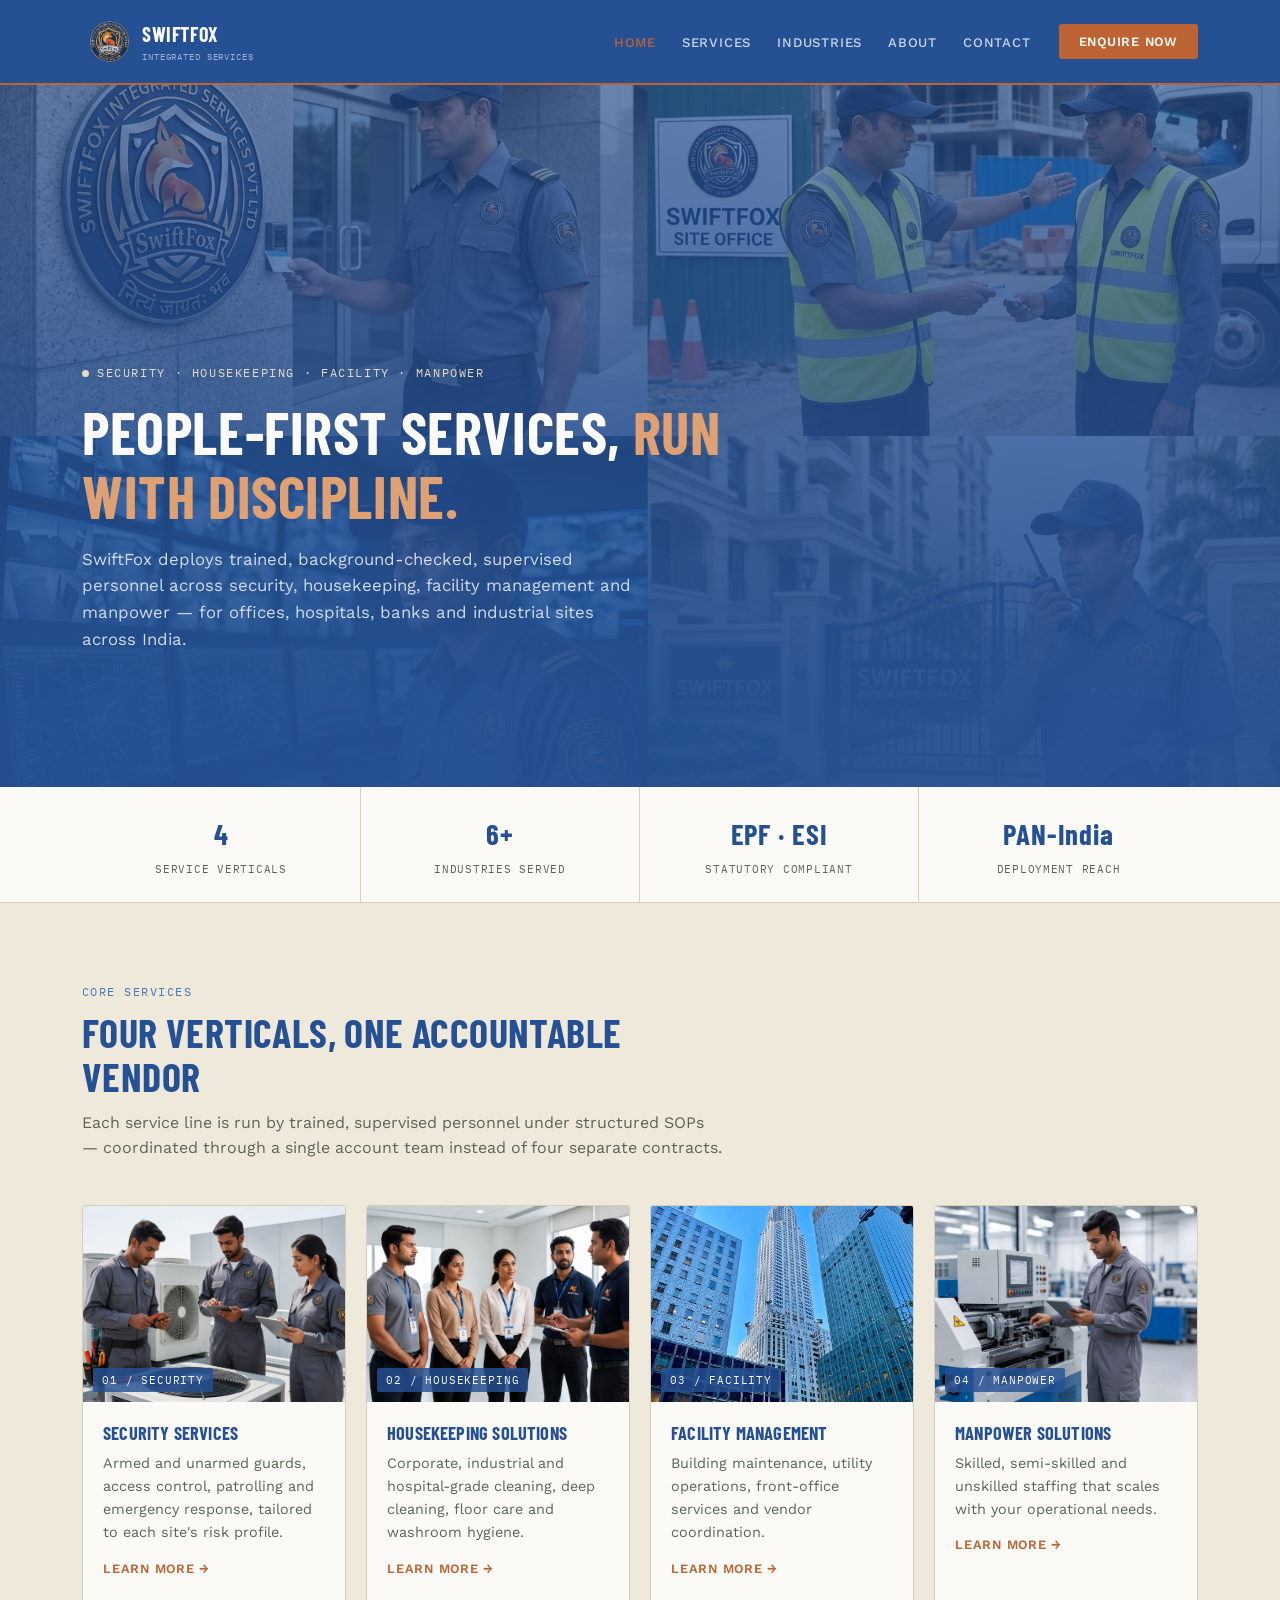
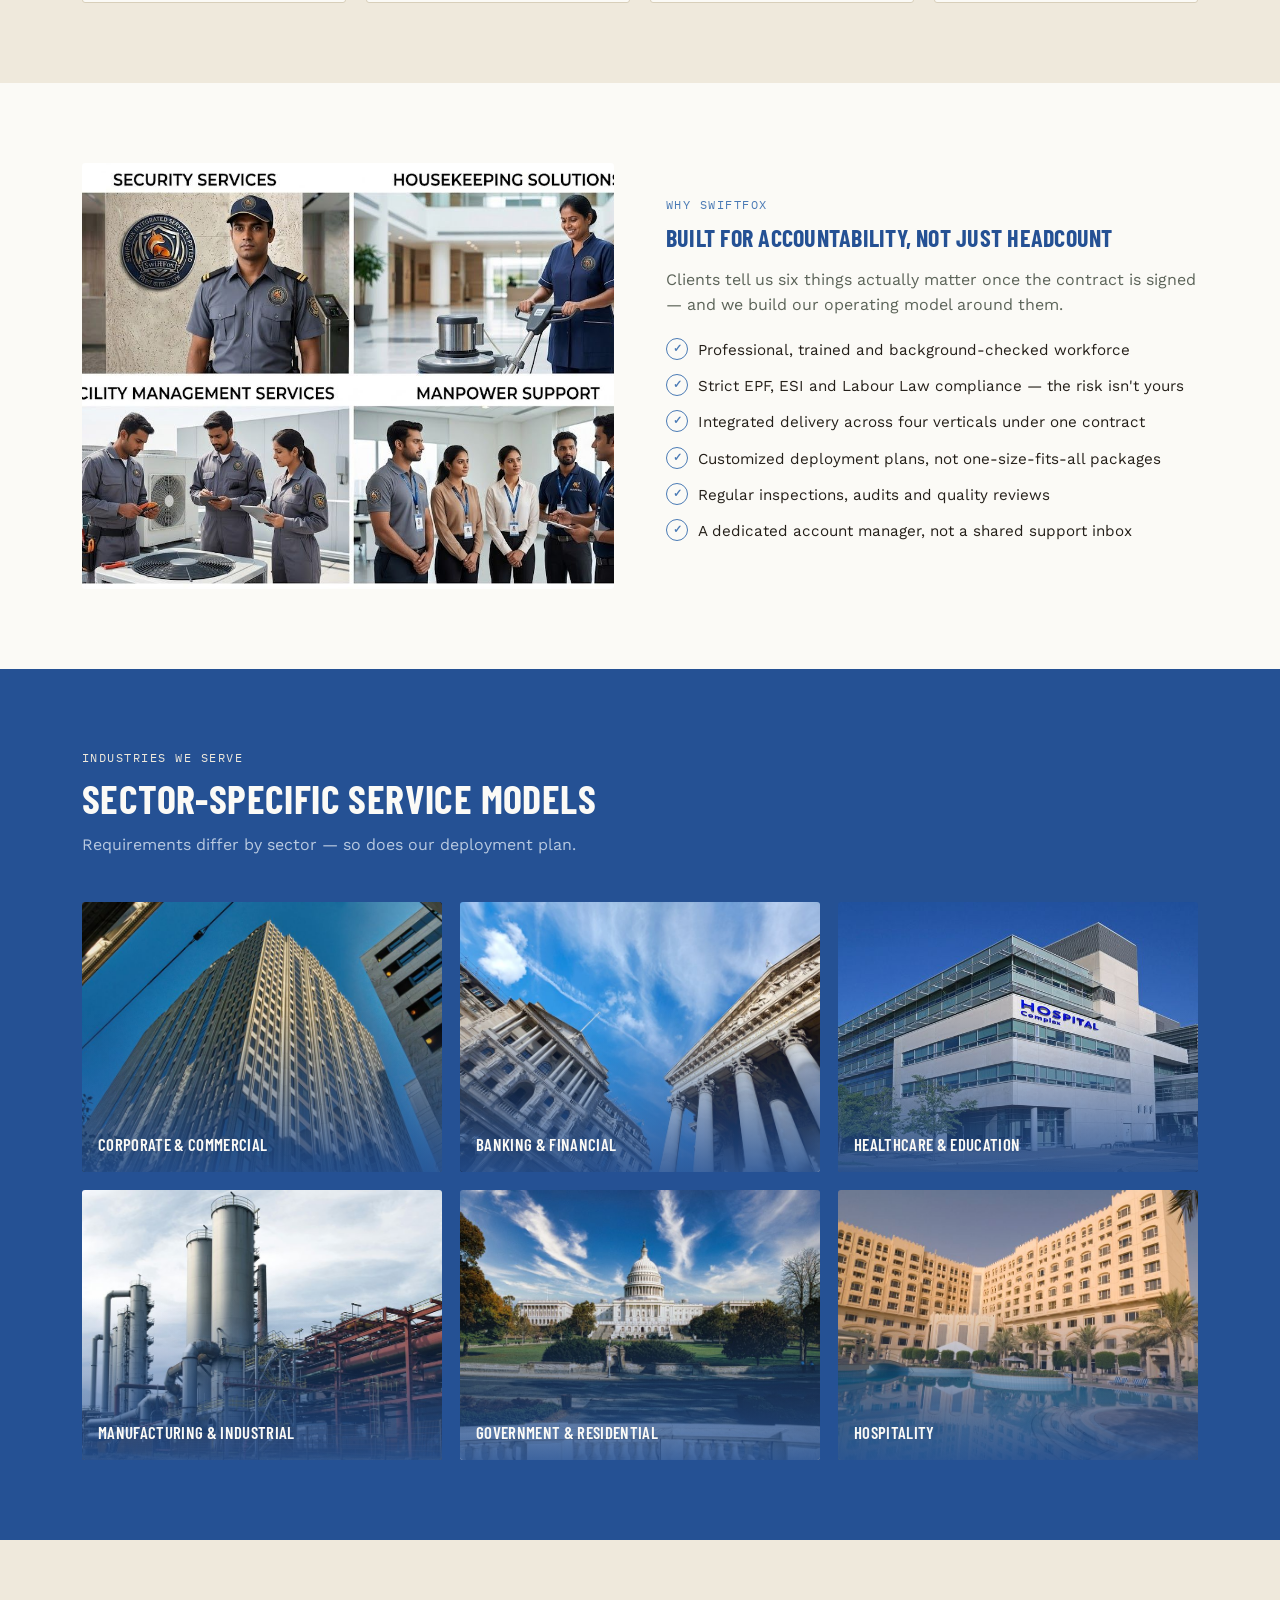
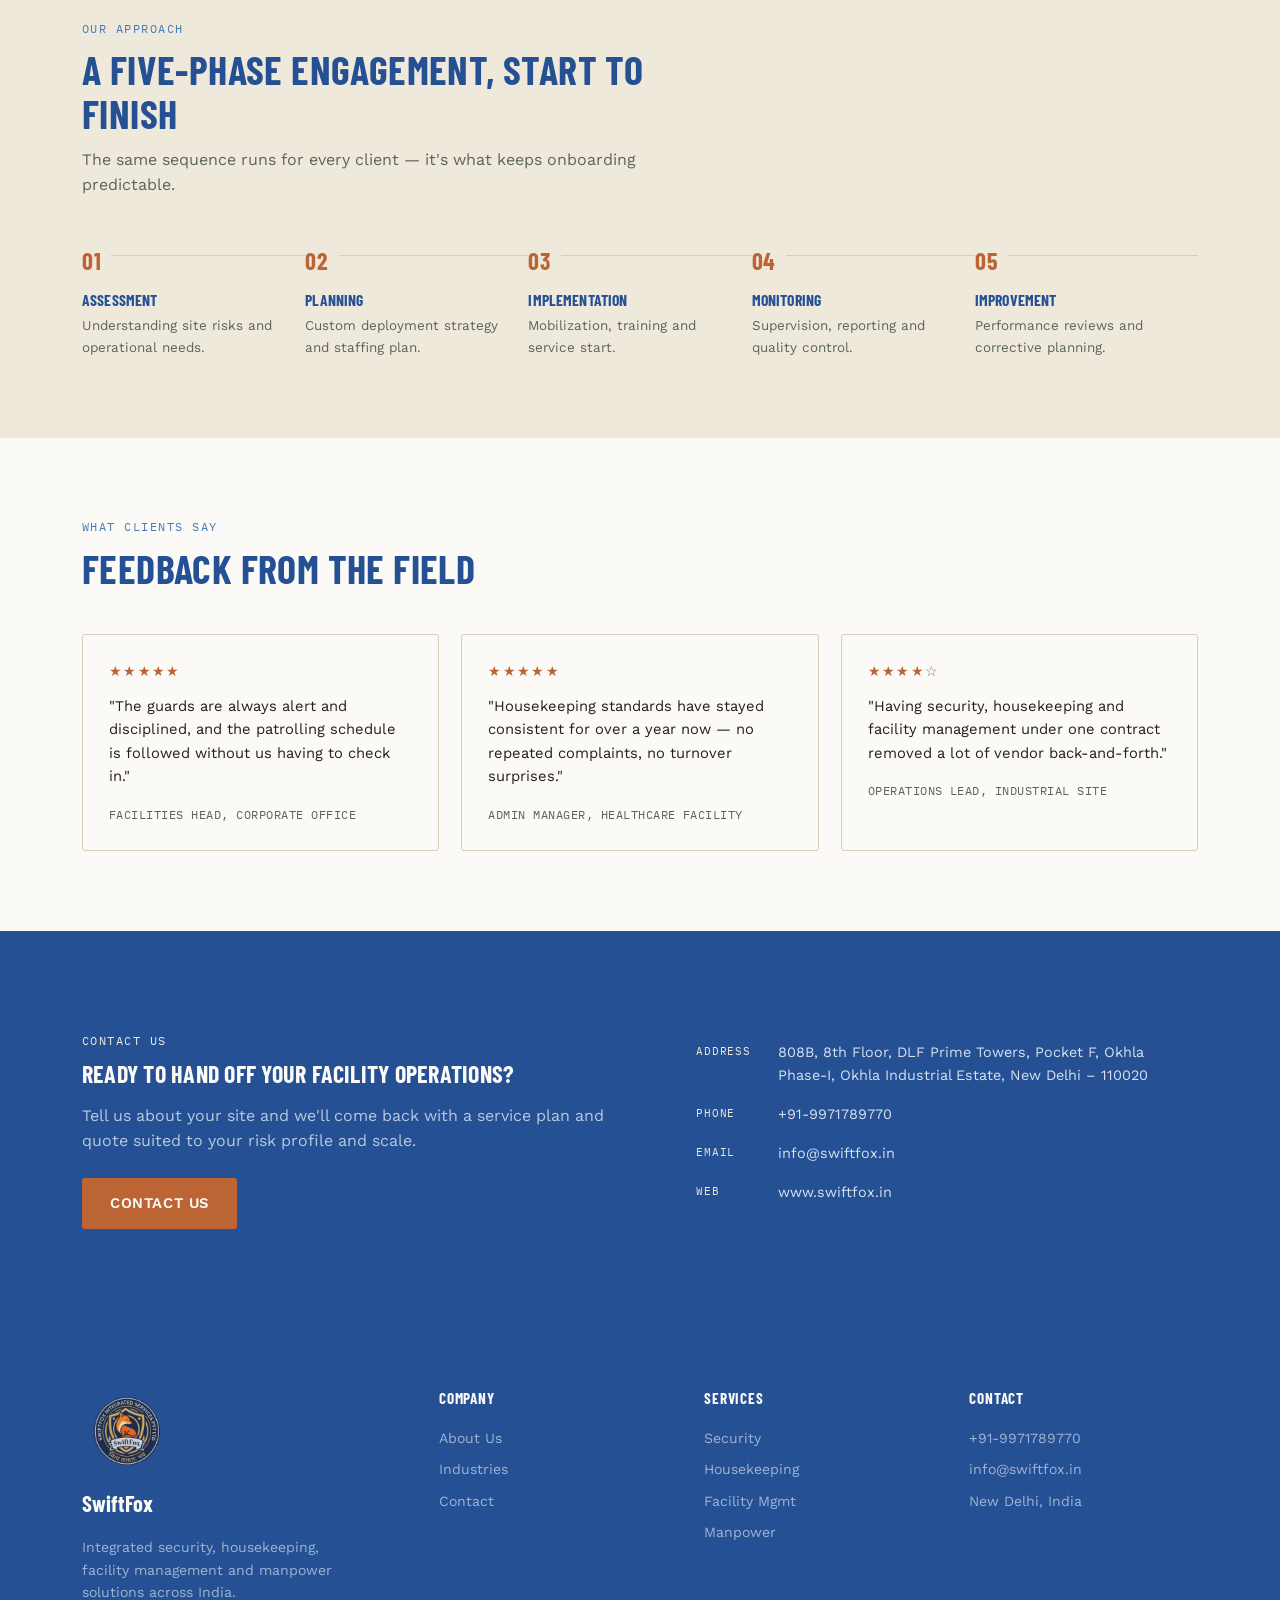
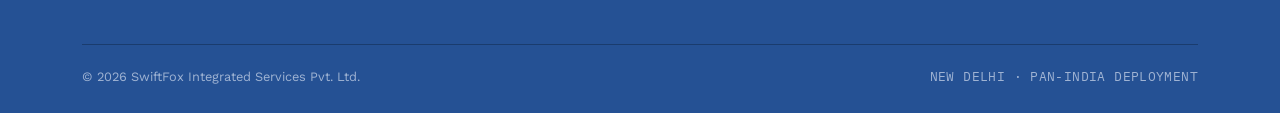
==== commit 644a63ee: "security fix" ====
--- a/index.html
+++ b/index.html
@@ -3,6 +3,7 @@
 <head>
 <meta charset="UTF-8">
 <meta name="viewport" content="width=device-width, initial-scale=1.0">
+  <meta name="referrer" content="strict-origin-when-cross-origin">
 <title>SwiftFox Integrated Services | Security, Housekeeping, Facility & Manpower — New Delhi</title>
 <meta name="description" content="SwiftFox Integrated Services provides security, housekeeping, facility management and manpower solutions across India, backed by trained, compliant, supervised personnel.">
 <link rel="icon" type="image/png" sizes="32x32" href="assets/images/favicon-32.png">
--- a/assets/css/style.css
+++ b/assets/css/style.css
@@ -68,7 +68,7 @@
   margin-bottom: 10px;
 }
 .tag-mono.rust {
-  color: var(--rust);
+  color: var(--stone);
 }
 
 /* ===== HEADER ===== */
@@ -79,7 +79,7 @@
 }
 .nav-row{
   display:flex; align-items:center; justify-content:space-between;
-  padding:14px 32px;
+  padding-top:14px; padding-bottom:14px;
 }
 .logo{display:flex; align-items:center; gap:5px;}
 .logo img{width:55px;height:55px;flex-shrink:0;object-fit:contain;}
@@ -114,7 +114,7 @@
 }
 .mobile-menu{
   display:none; flex-direction:column; background:var(--ink);
-  border-top:1px solid var(--line-dark); padding:10px 32px 20px;
+  border-top:1px solid var(--line-dark); padding:10px 20px 20px;
 }
 .mobile-menu.open{display:flex;}
 .mobile-menu a{color:#c9d6ea; padding:10px 0; font-size:0.95rem; text-transform:uppercase; letter-spacing:0.04em; border-bottom:1px solid var(--line-dark);}
@@ -135,15 +135,19 @@
   content:''; position:absolute; inset:0;
   background:linear-gradient(180deg, rgba(37,81,148,0.35) 0%, rgba(37,81,148,0.92) 88%);
 }
-.page-hero-inner{position:relative; z-index:2; padding:70px 0 54px; width:100%;}
+.page-hero-inner{
+  position:relative; z-index:2;
+  padding-top:70px; padding-bottom:54px;
+  width:100%;
+}
 .eyebrow{
   display:inline-flex; align-items:center; gap:8px;
   font-family:var(--font-mono); font-size:0.72rem;
-  color:var(--rust); text-transform:uppercase; letter-spacing:0.14em;
+  color:var(--stone-2); text-transform:uppercase; letter-spacing:0.14em;
   margin-bottom:18px;
 }
 .eyebrow::before{
-  content:''; width:7px; height:7px; background:var(--rust); border-radius:50%;
+  content:''; width:7px; height:7px; background:var(--stone-2); border-radius:50%;
 }
 .page-hero h1{
   color:var(--white);
@@ -200,7 +204,7 @@
 .section-dark{background:var(--ink); color:var(--white);}
 .section-dark .section-head h2{color:var(--white);}
 .section-dark .section-head p{color:#b8c9e0;}
-.section-dark .section-head .tag{color:var(--rust);}
+.section-dark .section-head .tag{color:var(--stone);}
 
 /* ===== SERVICE / PHOTO CARDS ===== */
 .card-grid{display:grid; grid-template-columns:repeat(4,1fr); gap:20px;}
@@ -323,7 +327,7 @@
 .contact-card{background:var(--ink); color:var(--white); padding:30px; border-radius:var(--radius);}
 .contact-card .row{display:flex; gap:14px; margin-bottom:16px; align-items:flex-start;}
 .contact-card .row .k{
-  font-family:var(--font-mono); font-size:0.66rem; color:var(--rust);
+  font-family:var(--font-mono); font-size:0.66rem; color:var(--stone);
   text-transform:uppercase; letter-spacing:0.08em; width:68px; flex-shrink:0; margin-top:2px;
 }
 .contact-card .row .v{font-size:0.9rem; color:#d6e0ef;}
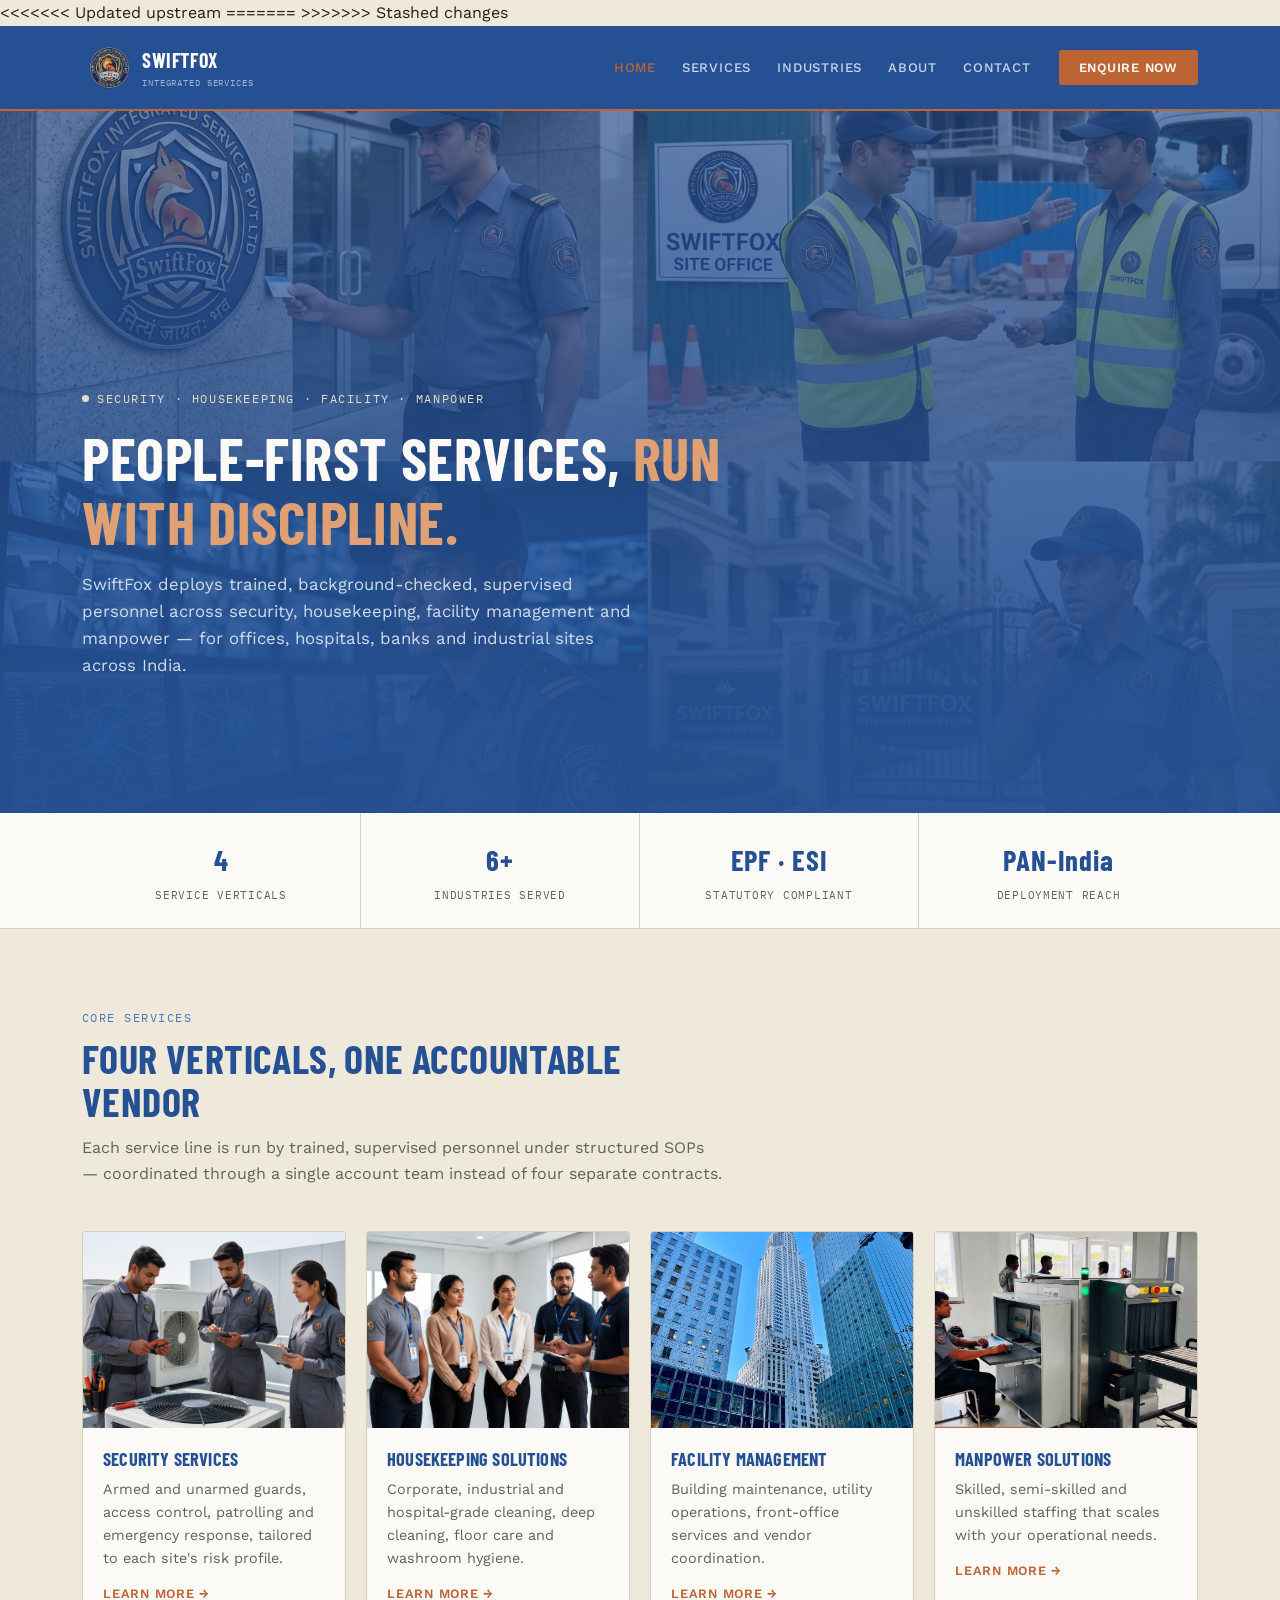
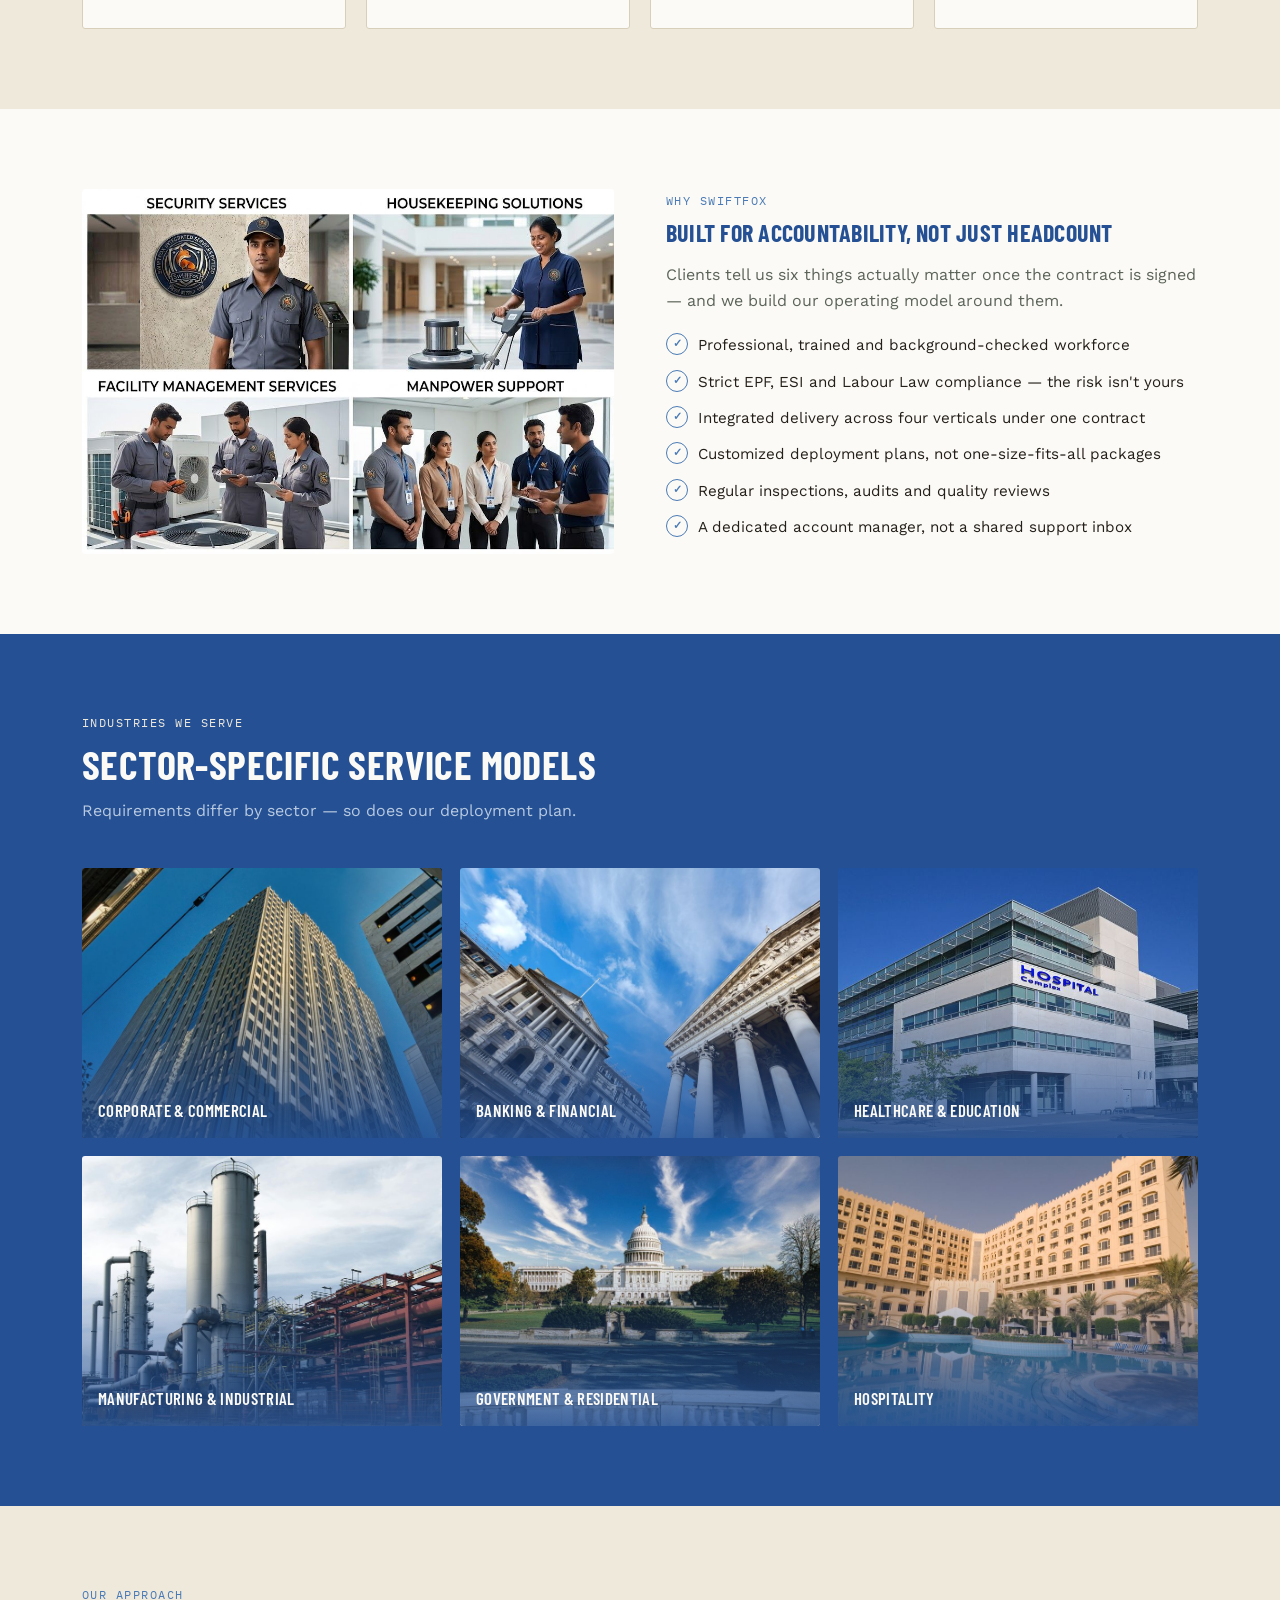
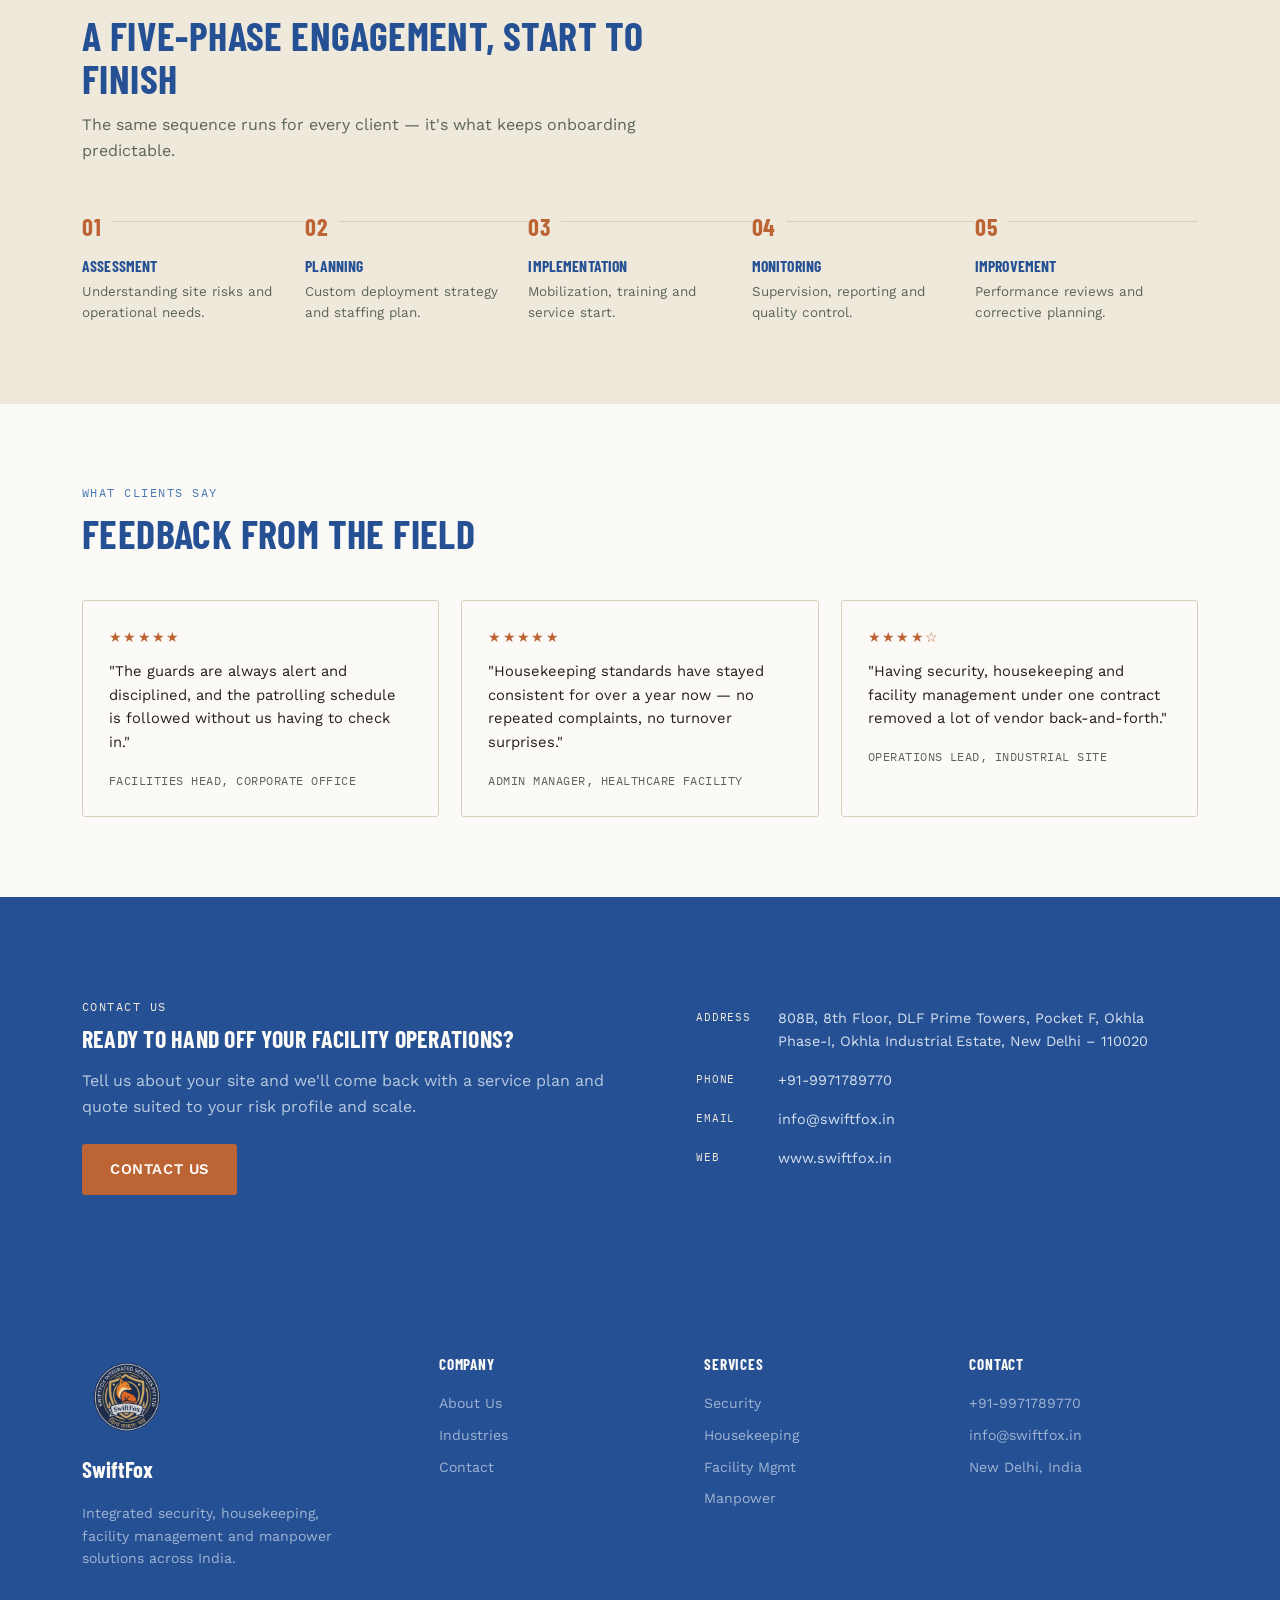
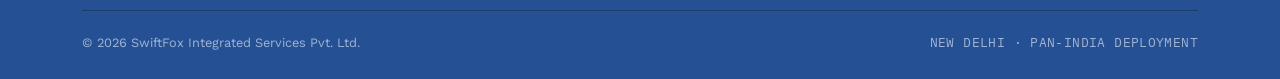
==== commit 11e7b3a3: "images issue resolved" ====
--- a/index.html
+++ b/index.html
@@ -1,6 +1,8 @@
 <!DOCTYPE html>
 <html lang="en">
+
 <head>
+<<<<<<< Updated upstream
 <meta charset="UTF-8">
 <meta name="viewport" content="width=device-width, initial-scale=1.0">
   <meta name="referrer" content="strict-origin-when-cross-origin">
@@ -11,282 +13,354 @@
 <link rel="preconnect" href="https://fonts.googleapis.com">
 <link href="https://fonts.googleapis.com/css2?family=Barlow+Condensed:wght@500;600;700&family=Work+Sans:wght@400;500;600&family=IBM+Plex+Mono:wght@400;500&display=swap" rel="stylesheet">
 <link rel="stylesheet" href="assets/css/style.css">
+=======
+  <meta charset="UTF-8">
+  <meta name="viewport" content="width=device-width, initial-scale=1.0">
+  <title>SwiftFox Integrated Services | Security, Housekeeping, Facility & Manpower — New Delhi</title>
+  <meta name="description"
+    content="SwiftFox Integrated Services provides security, housekeeping, facility management and manpower solutions across India, backed by trained, compliant, supervised personnel.">
+  <link rel="icon" type="image/png" sizes="32x32" href="assets/images/favicon-32.png">
+  <link rel="icon" type="image/png" sizes="64x64" href="assets/images/favicon.png">
+  <link rel="preconnect" href="https://fonts.googleapis.com">
+  <link
+    href="https://fonts.googleapis.com/css2?family=Barlow+Condensed:wght@500;600;700&family=Work+Sans:wght@400;500;600&family=IBM+Plex+Mono:wght@400;500&display=swap"
+    rel="stylesheet">
+  <link rel="stylesheet" href="assets/css/style.css">
+>>>>>>> Stashed changes
 </head>
+
 <body>
 
-<header>
-  <div class="nav-row wrap">
-    <a href="index.html" class="logo">
-      <img src="assets/images/logo.png" alt="SwiftFox Integrated Services crest logo">
-      <span class="lockup">SWIFTFOX<br><small>Integrated Services</small></span>
-    </a>
-    <div class="nav-desktop">
-      <nav class="main-nav">
-        <ul>
-          <li><a href="index.html" class="active">Home</a></li>
-          <li><a href="services.html">Services</a></li>
-          <li><a href="industries.html">Industries</a></li>
-          <li><a href="about.html">About</a></li>
-          <li><a href="contact.html">Contact</a></li>
-        </ul>
-      </nav>
+  <header>
+    <div class="nav-row wrap">
+      <a href="index.html" class="logo">
+        <img src="assets/images/logo.png" alt="SwiftFox Integrated Services crest logo">
+        <span class="lockup">SWIFTFOX<br><small>Integrated Services</small></span>
+      </a>
+      <div class="nav-desktop">
+        <nav class="main-nav">
+          <ul>
+            <li><a href="index.html" class="active">Home</a></li>
+            <li><a href="services.html">Services</a></li>
+            <li><a href="industries.html">Industries</a></li>
+            <li><a href="about.html">About</a></li>
+            <li><a href="contact.html">Contact</a></li>
+          </ul>
+        </nav>
+        <button class="nav-cta" onclick="openModal()">Enquire Now</button>
+      </div>
+      <button class="nav-toggle" id="navToggle" aria-label="Toggle menu">&#9776;</button>
+    </div>
+    <div class="mobile-menu" id="mobileMenu">
+      <a href="index.html" class="active">Home</a>
+      <a href="services.html">Services</a>
+      <a href="industries.html">Industries</a>
+      <a href="about.html">About</a>
+      <a href="contact.html">Contact</a>
       <button class="nav-cta" onclick="openModal()">Enquire Now</button>
     </div>
-    <button class="nav-toggle" id="navToggle" aria-label="Toggle menu">&#9776;</button>
+  </header>
+
+  <section class="page-hero" style="min-height:78vh;">
+    <img class="hero-photo" src="assets/images/hero.jpg" alt="SwiftFox security personnel on duty">
+    <div class="page-hero-inner wrap">
+      <span class="eyebrow">Security · Housekeeping · Facility · Manpower</span>
+      <h1>People-first services, <span>run with discipline.</span></h1>
+      <p class="lede">SwiftFox deploys trained, background-checked, supervised personnel across security, housekeeping,
+        facility management and manpower — for offices, hospitals, banks and industrial sites across India.</p>
+    </div>
+  </section>
+
+  <div class="trust-bar">
+    <div class="wrap">
+      <div class="trust-row">
+        <div class="trust-item">
+          <div class="num mono">4</div><span class="lbl">Service Verticals</span>
+        </div>
+        <div class="trust-item">
+          <div class="num mono">6+</div><span class="lbl">Industries Served</span>
+        </div>
+        <div class="trust-item">
+          <div class="num mono">EPF · ESI</div><span class="lbl">Statutory Compliant</span>
+        </div>
+        <div class="trust-item">
+          <div class="num mono">PAN-India</div><span class="lbl">Deployment Reach</span>
+        </div>
+      </div>
+    </div>
   </div>
-  <div class="mobile-menu" id="mobileMenu">
-    <a href="index.html" class="active">Home</a>
-    <a href="services.html">Services</a>
-    <a href="industries.html">Industries</a>
-    <a href="about.html">About</a>
-    <a href="contact.html">Contact</a>
-    <button class="nav-cta" onclick="openModal()">Enquire Now</button>
+
+  <section id="services">
+    <div class="wrap">
+      <div class="section-head">
+        <span class="tag">Core Services</span>
+        <h2>Four verticals, one accountable vendor</h2>
+        <p>Each service line is run by trained, supervised personnel under structured SOPs — coordinated through a
+          single account team instead of four separate contracts.</p>
+      </div>
+      <div class="card-grid">
+        <div class="photo-card">
+          <div class="thumb"><img src="assets/images/security-service.jpg" alt="Security guard on patrol"></div>
+          <div class="body">
+            <h3>Security Services</h3>
+            <p>Armed and unarmed guards, access control, patrolling and emergency response, tailored to each site's risk
+              profile.</p>
+            <a class="learn" href="services.html#security">Learn more →</a>
+          </div>
+        </div>
+        <div class="photo-card">
+          <div class="thumb"><img src="assets/images/housekeeping-service.jpg"
+              alt="Housekeeping staff cleaning a facility"></div>
+          <div class="body">
+            <h3>Housekeeping Solutions</h3>
+            <p>Corporate, industrial and hospital-grade cleaning, deep cleaning, floor care and washroom hygiene.</p>
+            <a class="learn" href="services.html#housekeeping">Learn more →</a>
+          </div>
+        </div>
+        <div class="photo-card">
+          <div class="thumb"><img src="assets/images/facility-service-2.jpg"
+              alt="Facility management technician at work"></div>
+          <div class="body">
+            <h3>Facility Management</h3>
+            <p>Building maintenance, utility operations, front-office services and vendor coordination.</p>
+            <a class="learn" href="services.html#facility">Learn more →</a>
+          </div>
+        </div>
+        <div class="photo-card">
+          <div class="thumb"><img src="assets/images/manpower-service.jpg" alt="SwiftFox manpower staff team"></div>
+          <div class="body">
+            <h3>Manpower Solutions</h3>
+            <p>Skilled, semi-skilled and unskilled staffing that scales with your operational needs.</p>
+            <a class="learn" href="services.html#manpower">Learn more →</a>
+          </div>
+        </div>
+      </div>
+    </div>
+  </section>
+
+  <section class="section-alt">
+    <div class="wrap">
+      <div class="split">
+        <div class="split-photo"><img class="contain-photo" src="assets/images/why-us.jpg" alt="SwiftFox trained personnel"></div>
+        <div class="split-text">
+          <span class="tag-mono">Why SwiftFox</span>
+          <h2>Built for accountability, not just headcount</h2>
+          <p>Clients tell us six things actually matter once the contract is signed — and we build our operating model
+            around them.</p>
+          <ul class="check-list">
+            <li>Professional, trained and background-checked workforce</li>
+            <li>Strict EPF, ESI and Labour Law compliance — the risk isn't yours</li>
+            <li>Integrated delivery across four verticals under one contract</li>
+            <li>Customized deployment plans, not one-size-fits-all packages</li>
+            <li>Regular inspections, audits and quality reviews</li>
+            <li>A dedicated account manager, not a shared support inbox</li>
+          </ul>
+        </div>
+      </div>
+    </div>
+  </section>
+
+  <section class="section-dark">
+    <div class="wrap">
+      <div class="section-head">
+        <span class="tag">Industries We Serve</span>
+        <h2>Sector-specific service models</h2>
+        <p>Requirements differ by sector — so does our deployment plan.</p>
+      </div>
+      <div class="industry-grid">
+        <a class="industry-card" href="industries.html#corporate"><img src="assets/images/industry-corporate.jpg"
+            alt="Corporate office"><span class="label">Corporate &amp; Commercial</span></a>
+        <a class="industry-card" href="industries.html#bfsi"><img src="assets/images/industry-bfsi.jpg"
+            alt="Bank branch"><span class="label">Banking &amp; Financial</span></a>
+        <a class="industry-card" href="industries.html#healthcare"><img src="assets/images/industry-healthcare.jpg"
+            alt="Hospital corridor"><span class="label">Healthcare &amp; Education</span></a>
+        <a class="industry-card" href="industries.html#manufacturing"><img
+            src="assets/images/industry-manufacturing.jpg" alt="Factory floor"><span class="label">Manufacturing &amp;
+            Industrial</span></a>
+        <a class="industry-card" href="industries.html#government"><img src="assets/images/industry-government.jpg"
+            alt="Government building"><span class="label">Government &amp; Residential</span></a>
+        <a class="industry-card" href="industries.html#hospitality"><img src="assets/images/industry-hospitality.jpg"
+            alt="Hospitality lobby"><span class="label">Hospitality</span></a>
+      </div>
+    </div>
+  </section>
+
+  <section>
+    <div class="wrap">
+      <div class="section-head">
+        <span class="tag">Our Approach</span>
+        <h2>A five-phase engagement, start to finish</h2>
+        <p>The same sequence runs for every client — it's what keeps onboarding predictable.</p>
+      </div>
+      <div class="steps">
+        <div class="step"><span class="snum mono">01</span>
+          <h3>Assessment</h3>
+          <p>Understanding site risks and operational needs.</p>
+        </div>
+        <div class="step"><span class="snum mono">02</span>
+          <h3>Planning</h3>
+          <p>Custom deployment strategy and staffing plan.</p>
+        </div>
+        <div class="step"><span class="snum mono">03</span>
+          <h3>Implementation</h3>
+          <p>Mobilization, training and service start.</p>
+        </div>
+        <div class="step"><span class="snum mono">04</span>
+          <h3>Monitoring</h3>
+          <p>Supervision, reporting and quality control.</p>
+        </div>
+        <div class="step"><span class="snum mono">05</span>
+          <h3>Improvement</h3>
+          <p>Performance reviews and corrective planning.</p>
+        </div>
+      </div>
+    </div>
+  </section>
+
+  <section class="section-alt">
+    <div class="wrap">
+      <div class="section-head">
+        <span class="tag">What Clients Say</span>
+        <h2>Feedback from the field</h2>
+      </div>
+      <div class="testimonial-grid">
+        <div class="testimonial">
+          <div class="stars">★★★★★</div>
+          <p>"The guards are always alert and disciplined, and the patrolling schedule is followed without us having to
+            check in."</p>
+          <div class="who">Facilities Head, Corporate Office</div>
+        </div>
+        <div class="testimonial">
+          <div class="stars">★★★★★</div>
+          <p>"Housekeeping standards have stayed consistent for over a year now — no repeated complaints, no turnover
+            surprises."</p>
+          <div class="who">Admin Manager, Healthcare Facility</div>
+        </div>
+        <div class="testimonial">
+          <div class="stars">★★★★☆</div>
+          <p>"Having security, housekeeping and facility management under one contract removed a lot of vendor
+            back-and-forth."</p>
+          <div class="who">Operations Lead, Industrial Site</div>
+        </div>
+      </div>
+    </div>
+  </section>
+
+  <section class="section-dark" id="contact">
+    <div class="wrap">
+      <div class="split">
+        <div class="split-text">
+          <span class="tag-mono rust">Contact Us</span>
+          <h2 style="color:var(--white);">Ready to hand off your facility operations?</h2>
+          <p style="color:#b8c9e0; margin-bottom:24px;">Tell us about your site and we'll come back with a service plan
+            and quote suited to your risk profile and scale.</p>
+          <a href="contact.html" class="btn-primary">Contact Us</a>
+        </div>
+        <div class="contact-card">
+          <div class="row"><span class="k mono">ADDRESS</span><span class="v">808B, 8th Floor, DLF Prime Towers, Pocket
+              F, Okhla Phase-I, Okhla Industrial Estate, New Delhi – 110020</span></div>
+          <div class="row"><span class="k mono">PHONE</span><span class="v">+91-9971789770</span></div>
+          <div class="row"><span class="k mono">EMAIL</span><span class="v">info@swiftfox.in</span></div>
+          <div class="row"><span class="k mono">WEB</span><span class="v">www.swiftfox.in</span></div>
+        </div>
+      </div>
+    </div>
+  </section>
+
+  <footer>
+    <div class="wrap">
+      <div class="footer-grid">
+        <div>
+          <div class="footer-logo"><img src="assets/images/logo.png" alt="SwiftFox logo"><span>SwiftFox</span></div>
+          <p style="max-width:280px;">Integrated security, housekeeping, facility management and manpower solutions
+            across India.</p>
+        </div>
+        <div>
+          <h4>Company</h4>
+          <ul>
+            <li><a href="about.html">About Us</a></li>
+            <li><a href="industries.html">Industries</a></li>
+            <li><a href="contact.html">Contact</a></li>
+          </ul>
+        </div>
+        <div>
+          <h4>Services</h4>
+          <ul>
+            <li><a href="services.html#security">Security</a></li>
+            <li><a href="services.html#housekeeping">Housekeeping</a></li>
+            <li><a href="services.html#facility">Facility Mgmt</a></li>
+            <li><a href="services.html#manpower">Manpower</a></li>
+          </ul>
+        </div>
+        <div>
+          <h4>Contact</h4>
+          <ul>
+            <li>+91-9971789770</li>
+            <li>info@swiftfox.in</li>
+            <li>New Delhi, India</li>
+          </ul>
+        </div>
+      </div>
+      <div class="footer-bottom">
+        <span>© 2026 SwiftFox Integrated Services Pvt. Ltd.</span>
+        <span class="mono">NEW DELHI · PAN-INDIA DEPLOYMENT</span>
+      </div>
+    </div>
+  </footer>
+
+  <div class="modal-overlay" id="modalOverlay">
+    <div class="modal-card">
+      <div class="modal-header">
+        <span class="badge-corner mono">Enquiry Form</span>
+        <button class="modal-close" aria-label="Close" onclick="closeModal()">&times;</button>
+      </div>
+      <div class="modal-body" id="modalBody">
+        <span class="m-tag">Request a Callback</span>
+        <h3>Get a customized proposal</h3>
+        <p class="sub">Share your details — our team will arrange a callback with a service plan for your site.</p>
+        <form data-enquiry-form novalidate>
+          <div class="field" data-wrap="name">
+            <label for="name">Full Name</label>
+            <input type="text" id="name" data-field="name" placeholder="e.g. Rohan Mehta" autocomplete="name">
+            <div class="field-error">Please enter your name.</div>
+          </div>
+          <div class="field" data-wrap="email">
+            <label for="email">Email</label>
+            <input type="email" id="email" data-field="email" placeholder="you@company.com" autocomplete="email">
+            <div class="field-error">Please enter a valid email.</div>
+          </div>
+          <div class="field" data-wrap="phone">
+            <label for="phone">Phone Number</label>
+            <input type="tel" id="phone" data-field="phone" placeholder="98765 43210" autocomplete="tel"
+              inputmode="numeric">
+            <div class="field-error">Please enter a valid phone number.</div>
+          </div>
+          <div class="field" data-wrap="service">
+            <label for="service">Service Interested In</label>
+            <select id="service" data-field="service" required>
+              <option value="">Select a service</option>
+              <option value="Security Services">Security Services</option>
+              <option value="Housekeeping Solutions">Housekeeping Solutions</option>
+              <option value="Facility Management">Facility Management</option>
+              <option value="Manpower Solutions">Manpower Solutions</option>
+              <option value="Not sure yet">Not sure yet</option>
+            </select>
+            <div class="field-error">Please select a service.</div>
+          </div>
+          <button type="submit" class="form-submit">Submit Enquiry</button>
+          <p class="form-fine">By submitting, you agree to be contacted by our team regarding your enquiry.</p>
+        </form>
+      </div>
+      <div class="modal-body form-success" id="modalSuccess">
+        <div class="check">✓</div>
+        <h3>Enquiry received</h3>
+        <p>Thanks — our team will connect with you to discuss your requirements.</p>
+      </div>
+    </div>
   </div>
-</header>
-
-<section class="page-hero" style="min-height:78vh;">
-  <img class="hero-photo" src="assets/images/hero.jpg" alt="SwiftFox security personnel on duty">
-  <div class="page-hero-inner wrap">
-    <span class="eyebrow">Security · Housekeeping · Facility · Manpower</span>
-    <h1>People-first services, <span>run with discipline.</span></h1>
-    <p class="lede">SwiftFox deploys trained, background-checked, supervised personnel across security, housekeeping, facility management and manpower — for offices, hospitals, banks and industrial sites across India.</p>
-  </div>
-</section>
-
-<div class="trust-bar">
-  <div class="wrap">
-    <div class="trust-row">
-      <div class="trust-item"><div class="num mono">4</div><span class="lbl">Service Verticals</span></div>
-      <div class="trust-item"><div class="num mono">6+</div><span class="lbl">Industries Served</span></div>
-      <div class="trust-item"><div class="num mono">EPF · ESI</div><span class="lbl">Statutory Compliant</span></div>
-      <div class="trust-item"><div class="num mono">PAN-India</div><span class="lbl">Deployment Reach</span></div>
-    </div>
-  </div>
-</div>
-
-<section id="services">
-  <div class="wrap">
-    <div class="section-head">
-      <span class="tag">Core Services</span>
-      <h2>Four verticals, one accountable vendor</h2>
-      <p>Each service line is run by trained, supervised personnel under structured SOPs — coordinated through a single account team instead of four separate contracts.</p>
-    </div>
-    <div class="card-grid">
-      <div class="photo-card">
-        <div class="thumb"><img src="assets/images/security-service.jpg" alt="Security guard on patrol"><span class="idx mono">01 / Security</span></div>
-        <div class="body">
-          <h3>Security Services</h3>
-          <p>Armed and unarmed guards, access control, patrolling and emergency response, tailored to each site's risk profile.</p>
-          <a class="learn" href="services.html#security">Learn more →</a>
-        </div>
-      </div>
-      <div class="photo-card">
-        <div class="thumb"><img src="assets/images/housekeeping-service.jpg" alt="Housekeeping staff cleaning a facility"><span class="idx mono">02 / Housekeeping</span></div>
-        <div class="body">
-          <h3>Housekeeping Solutions</h3>
-          <p>Corporate, industrial and hospital-grade cleaning, deep cleaning, floor care and washroom hygiene.</p>
-          <a class="learn" href="services.html#housekeeping">Learn more →</a>
-        </div>
-      </div>
-      <div class="photo-card">
-        <div class="thumb"><img src="assets/images/facility-service-2.jpg" alt="Facility management technician at work"><span class="idx mono">03 / Facility</span></div>
-        <div class="body">
-          <h3>Facility Management</h3>
-          <p>Building maintenance, utility operations, front-office services and vendor coordination.</p>
-          <a class="learn" href="services.html#facility">Learn more →</a>
-        </div>
-      </div>
-      <div class="photo-card">
-        <div class="thumb"><img src="assets/images/manpower-service.jpg" alt="SwiftFox manpower staff team"><span class="idx mono">04 / Manpower</span></div>
-        <div class="body">
-          <h3>Manpower Solutions</h3>
-          <p>Skilled, semi-skilled and unskilled staffing that scales with your operational needs.</p>
-          <a class="learn" href="services.html#manpower">Learn more →</a>
-        </div>
-      </div>
-    </div>
-  </div>
-</section>
-
-<section class="section-alt">
-  <div class="wrap">
-    <div class="split">
-      <div class="split-photo"><img src="assets/images/why-us.jpg" alt="SwiftFox trained personnel"></div>
-      <div class="split-text">
-        <span class="tag-mono">Why SwiftFox</span>
-        <h2>Built for accountability, not just headcount</h2>
-        <p>Clients tell us six things actually matter once the contract is signed — and we build our operating model around them.</p>
-        <ul class="check-list">
-          <li>Professional, trained and background-checked workforce</li>
-          <li>Strict EPF, ESI and Labour Law compliance — the risk isn't yours</li>
-          <li>Integrated delivery across four verticals under one contract</li>
-          <li>Customized deployment plans, not one-size-fits-all packages</li>
-          <li>Regular inspections, audits and quality reviews</li>
-          <li>A dedicated account manager, not a shared support inbox</li>
-        </ul>
-      </div>
-    </div>
-  </div>
-</section>
-
-<section class="section-dark">
-  <div class="wrap">
-    <div class="section-head">
-      <span class="tag">Industries We Serve</span>
-      <h2>Sector-specific service models</h2>
-      <p>Requirements differ by sector — so does our deployment plan.</p>
-    </div>
-    <div class="industry-grid">
-      <a class="industry-card" href="industries.html#corporate"><img src="assets/images/industry-corporate.jpg" alt="Corporate office"><span class="label">Corporate &amp; Commercial</span></a>
-      <a class="industry-card" href="industries.html#bfsi"><img src="assets/images/industry-bfsi.jpg" alt="Bank branch"><span class="label">Banking &amp; Financial</span></a>
-      <a class="industry-card" href="industries.html#healthcare"><img src="assets/images/industry-healthcare.jpg" alt="Hospital corridor"><span class="label">Healthcare &amp; Education</span></a>
-      <a class="industry-card" href="industries.html#manufacturing"><img src="assets/images/industry-manufacturing.jpg" alt="Factory floor"><span class="label">Manufacturing &amp; Industrial</span></a>
-      <a class="industry-card" href="industries.html#government"><img src="assets/images/industry-government.jpg" alt="Government building"><span class="label">Government &amp; Residential</span></a>
-      <a class="industry-card" href="industries.html#hospitality"><img src="assets/images/industry-hospitality.jpg" alt="Hospitality lobby"><span class="label">Hospitality</span></a>
-    </div>
-  </div>
-</section>
-
-<section>
-  <div class="wrap">
-    <div class="section-head">
-      <span class="tag">Our Approach</span>
-      <h2>A five-phase engagement, start to finish</h2>
-      <p>The same sequence runs for every client — it's what keeps onboarding predictable.</p>
-    </div>
-    <div class="steps">
-      <div class="step"><span class="snum mono">01</span><h3>Assessment</h3><p>Understanding site risks and operational needs.</p></div>
-      <div class="step"><span class="snum mono">02</span><h3>Planning</h3><p>Custom deployment strategy and staffing plan.</p></div>
-      <div class="step"><span class="snum mono">03</span><h3>Implementation</h3><p>Mobilization, training and service start.</p></div>
-      <div class="step"><span class="snum mono">04</span><h3>Monitoring</h3><p>Supervision, reporting and quality control.</p></div>
-      <div class="step"><span class="snum mono">05</span><h3>Improvement</h3><p>Performance reviews and corrective planning.</p></div>
-    </div>
-  </div>
-</section>
-
-<section class="section-alt">
-  <div class="wrap">
-    <div class="section-head">
-      <span class="tag">What Clients Say</span>
-      <h2>Feedback from the field</h2>
-    </div>
-    <div class="testimonial-grid">
-      <div class="testimonial">
-        <div class="stars">★★★★★</div>
-        <p>"The guards are always alert and disciplined, and the patrolling schedule is followed without us having to check in."</p>
-        <div class="who">Facilities Head, Corporate Office</div>
-      </div>
-      <div class="testimonial">
-        <div class="stars">★★★★★</div>
-        <p>"Housekeeping standards have stayed consistent for over a year now — no repeated complaints, no turnover surprises."</p>
-        <div class="who">Admin Manager, Healthcare Facility</div>
-      </div>
-      <div class="testimonial">
-        <div class="stars">★★★★☆</div>
-        <p>"Having security, housekeeping and facility management under one contract removed a lot of vendor back-and-forth."</p>
-        <div class="who">Operations Lead, Industrial Site</div>
-      </div>
-    </div>
-  </div>
-</section>
-
-<section class="section-dark" id="contact">
-  <div class="wrap">
-    <div class="split">
-      <div class="split-text">
-        <span class="tag-mono rust">Contact Us</span>
-        <h2 style="color:var(--white);">Ready to hand off your facility operations?</h2>
-        <p style="color:#b8c9e0; margin-bottom:24px;">Tell us about your site and we'll come back with a service plan and quote suited to your risk profile and scale.</p>
-        <a href="contact.html" class="btn-primary">Contact Us</a>
-      </div>
-      <div class="contact-card">
-        <div class="row"><span class="k mono">ADDRESS</span><span class="v">808B, 8th Floor, DLF Prime Towers, Pocket F, Okhla Phase-I, Okhla Industrial Estate, New Delhi – 110020</span></div>
-        <div class="row"><span class="k mono">PHONE</span><span class="v">+91-9971789770</span></div>
-        <div class="row"><span class="k mono">EMAIL</span><span class="v">info@swiftfox.in</span></div>
-        <div class="row"><span class="k mono">WEB</span><span class="v">www.swiftfox.in</span></div>
-      </div>
-    </div>
-  </div>
-</section>
-
-<footer>
-  <div class="wrap">
-    <div class="footer-grid">
-      <div>
-        <div class="footer-logo"><img src="assets/images/logo.png" alt="SwiftFox logo"><span>SwiftFox</span></div>
-        <p style="max-width:280px;">Integrated security, housekeeping, facility management and manpower solutions across India.</p>
-      </div>
-      <div>
-        <h4>Company</h4>
-        <ul><li><a href="about.html">About Us</a></li><li><a href="industries.html">Industries</a></li><li><a href="contact.html">Contact</a></li></ul>
-      </div>
-      <div>
-        <h4>Services</h4>
-        <ul><li><a href="services.html#security">Security</a></li><li><a href="services.html#housekeeping">Housekeeping</a></li><li><a href="services.html#facility">Facility Mgmt</a></li><li><a href="services.html#manpower">Manpower</a></li></ul>
-      </div>
-      <div>
-        <h4>Contact</h4>
-        <ul><li>+91-9971789770</li><li>info@swiftfox.in</li><li>New Delhi, India</li></ul>
-      </div>
-    </div>
-    <div class="footer-bottom">
-      <span>© 2026 SwiftFox Integrated Services Pvt. Ltd.</span>
-      <span class="mono">NEW DELHI · PAN-INDIA DEPLOYMENT</span>
-    </div>
-  </div>
-</footer>
-
-<div class="modal-overlay" id="modalOverlay">
-  <div class="modal-card">
-    <div class="modal-header">
-      <span class="badge-corner mono">Enquiry Form</span>
-      <button class="modal-close" aria-label="Close" onclick="closeModal()">&times;</button>
-    </div>
-    <div class="modal-body" id="modalBody">
-      <span class="m-tag">Request a Callback</span>
-      <h3>Get a customized proposal</h3>
-      <p class="sub">Share your details — our team will arrange a callback with a service plan for your site.</p>
-      <form data-enquiry-form novalidate>
-        <div class="field" data-wrap="name">
-          <label for="name">Full Name</label>
-          <input type="text" id="name" data-field="name" placeholder="e.g. Rohan Mehta" autocomplete="name">
-          <div class="field-error">Please enter your name.</div>
-        </div>
-        <div class="field" data-wrap="email">
-          <label for="email">Email</label>
-          <input type="email" id="email" data-field="email" placeholder="you@company.com" autocomplete="email">
-          <div class="field-error">Please enter a valid email.</div>
-        </div>
-        <div class="field" data-wrap="phone">
-          <label for="phone">Phone Number</label>
-          <input type="tel" id="phone" data-field="phone" placeholder="98765 43210" autocomplete="tel" inputmode="numeric">
-          <div class="field-error">Please enter a valid phone number.</div>
-        </div>
-        <div class="field" data-wrap="service">
-          <label for="service">Service Interested In</label>
-          <select id="service" data-field="service" required>
-            <option value="">Select a service</option>
-            <option value="Security Services">Security Services</option>
-            <option value="Housekeeping Solutions">Housekeeping Solutions</option>
-            <option value="Facility Management">Facility Management</option>
-            <option value="Manpower Solutions">Manpower Solutions</option>
-            <option value="Not sure yet">Not sure yet</option>
-          </select>
-          <div class="field-error">Please select a service.</div>
-        </div>
-        <button type="submit" class="form-submit">Submit Enquiry</button>
-        <p class="form-fine">By submitting, you agree to be contacted by our team regarding your enquiry.</p>
-      </form>
-    </div>
-    <div class="modal-body form-success" id="modalSuccess">
-      <div class="check">✓</div>
-      <h3>Enquiry received</h3>
-      <p>Thanks — our team will connect with you to discuss your requirements.</p>
-    </div>
-  </div>
-</div>
-
-<script src="assets/js/form-config.js"></script>
-<script src="assets/js/main.js"></script>
+
+  <script src="assets/js/form-config.js"></script>
+  <script src="assets/js/main.js"></script>
 </body>
-</html>
+
+</html>
--- a/assets/css/style.css
+++ b/assets/css/style.css
@@ -235,6 +235,7 @@
 .split.reverse .split-photo{order:2;}
 .split-photo{border-radius:var(--radius); overflow:hidden;}
 .split-photo img{width:100%; height:100%; object-fit:cover; aspect-ratio:5/4;}
+.split-photo img.contain-photo{aspect-ratio:1024/704; object-fit:contain; height:auto;}
 .split-text h2{margin-bottom:16px;}
 .split-text p{color:var(--steel); margin-bottom:14px;}
 .check-list{margin-top:20px;}
--- a/assets/css/style.css
+++ b/assets/css/style.css
@@ -235,6 +235,7 @@
 .split.reverse .split-photo{order:2;}
 .split-photo{border-radius:var(--radius); overflow:hidden;}
 .split-photo img{width:100%; height:100%; object-fit:cover; aspect-ratio:5/4;}
+.split-photo img.contain-photo{aspect-ratio:1024/704; object-fit:contain; height:auto;}
 .split-text h2{margin-bottom:16px;}
 .split-text p{color:var(--steel); margin-bottom:14px;}
 .check-list{margin-top:20px;}
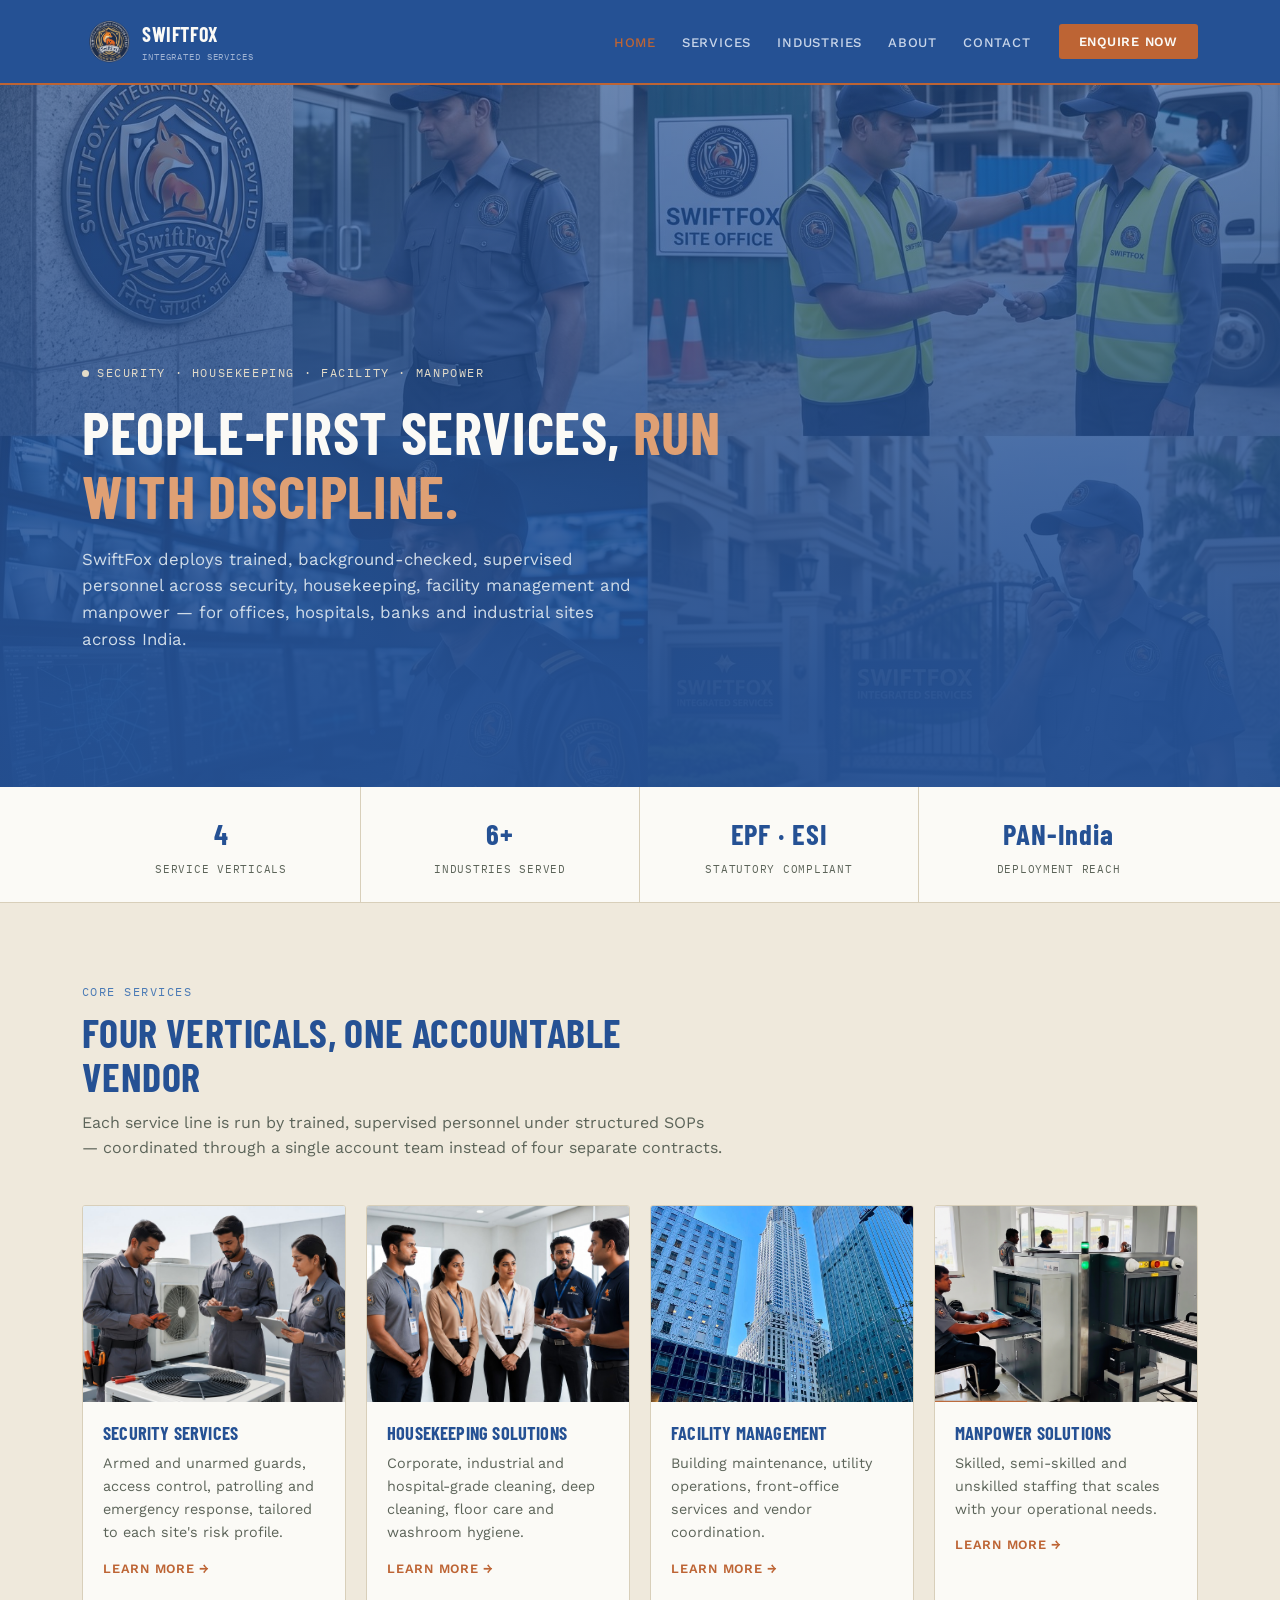
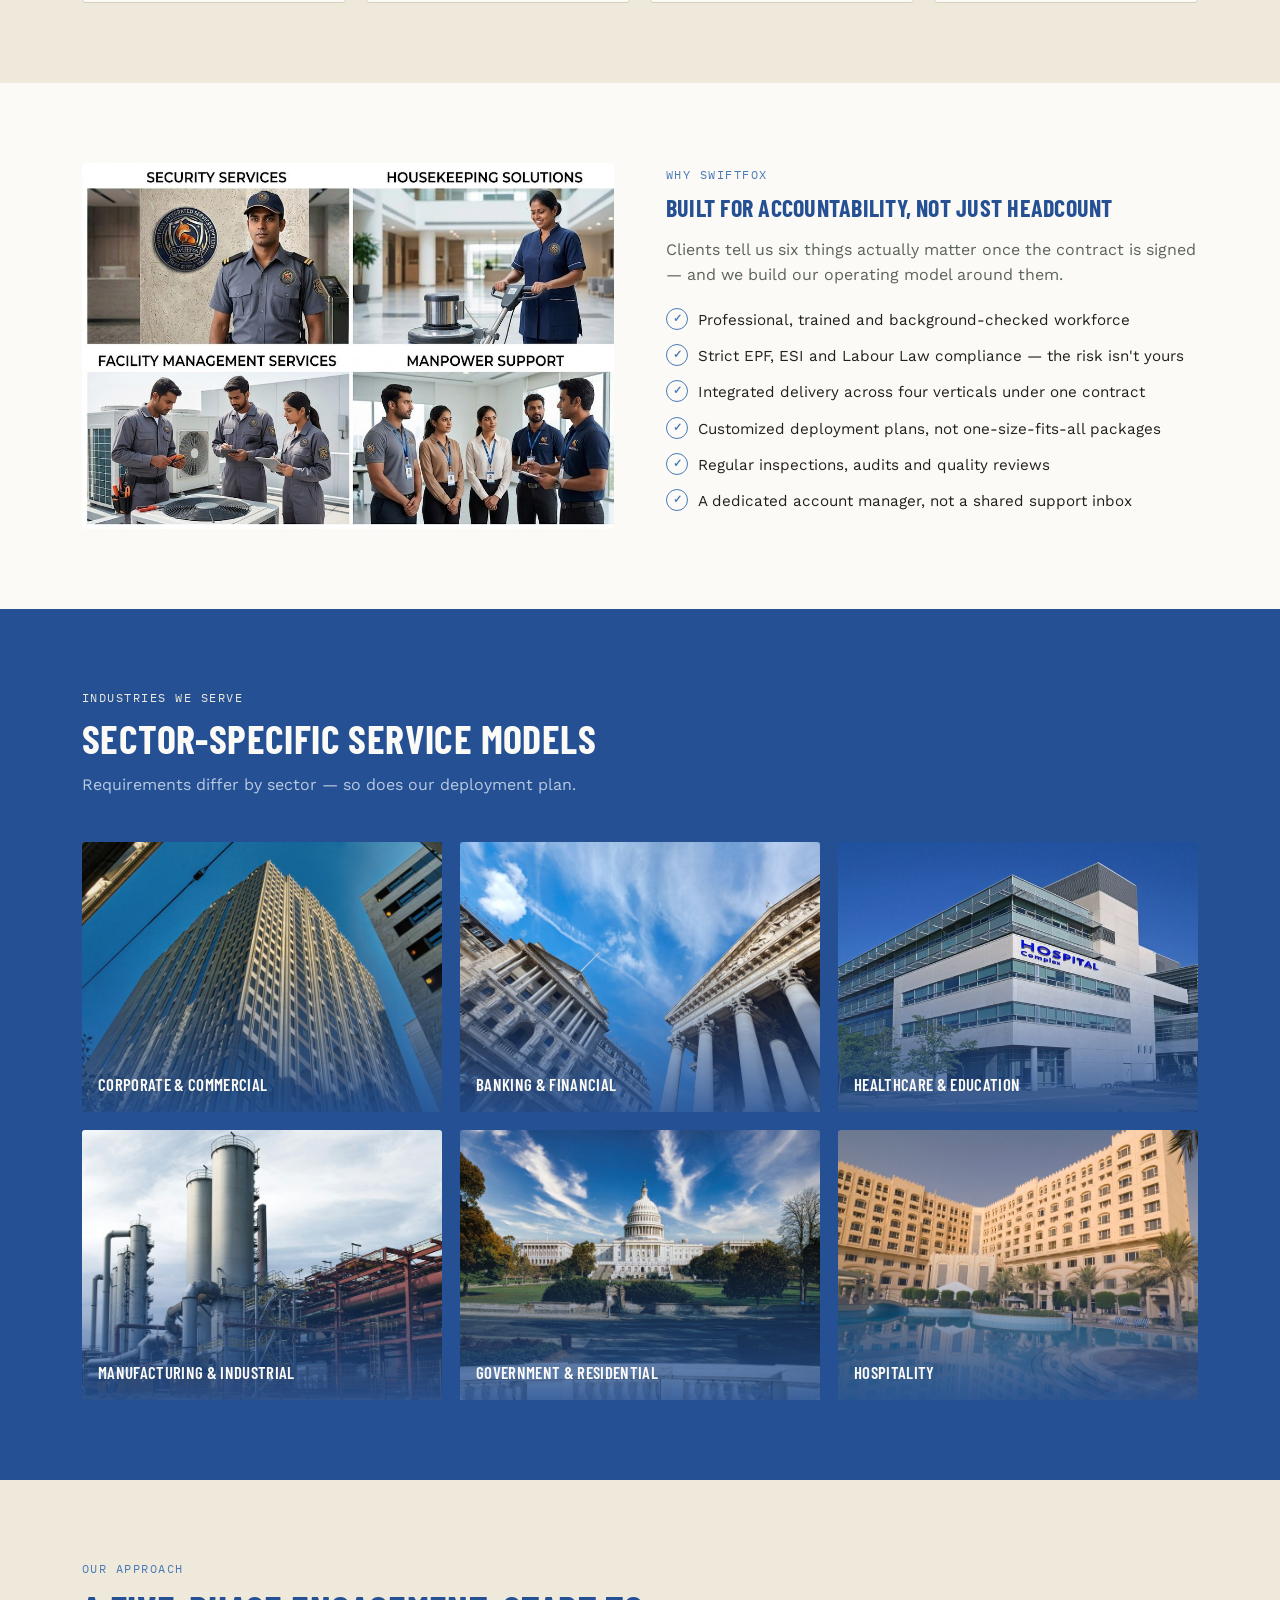
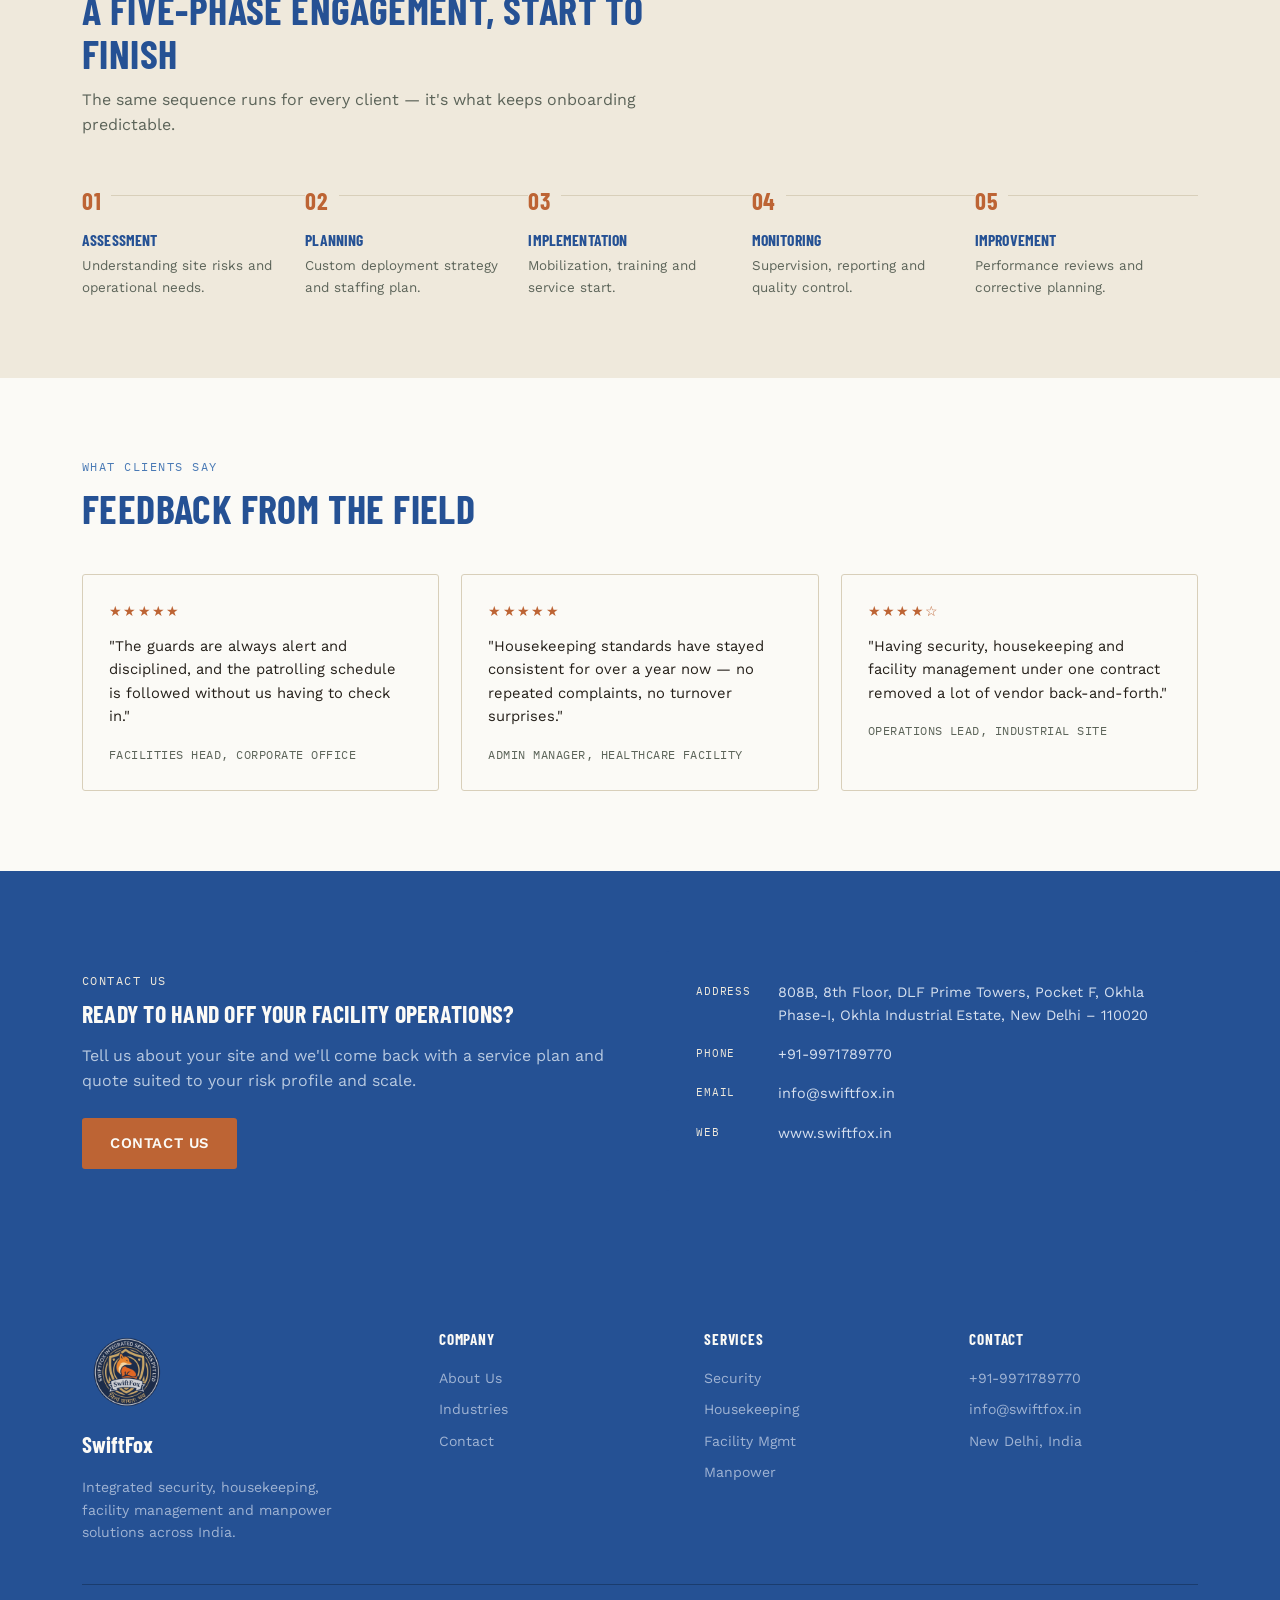
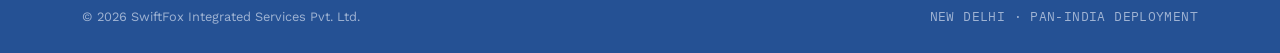
==== commit 59867cff: "changes for map button functionality" ====
--- a/index.html
+++ b/index.html
@@ -2,18 +2,6 @@
 <html lang="en">
 
 <head>
-<<<<<<< Updated upstream
-<meta charset="UTF-8">
-<meta name="viewport" content="width=device-width, initial-scale=1.0">
-  <meta name="referrer" content="strict-origin-when-cross-origin">
-<title>SwiftFox Integrated Services | Security, Housekeeping, Facility & Manpower — New Delhi</title>
-<meta name="description" content="SwiftFox Integrated Services provides security, housekeeping, facility management and manpower solutions across India, backed by trained, compliant, supervised personnel.">
-<link rel="icon" type="image/png" sizes="32x32" href="assets/images/favicon-32.png">
-<link rel="icon" type="image/png" sizes="64x64" href="assets/images/favicon.png">
-<link rel="preconnect" href="https://fonts.googleapis.com">
-<link href="https://fonts.googleapis.com/css2?family=Barlow+Condensed:wght@500;600;700&family=Work+Sans:wght@400;500;600&family=IBM+Plex+Mono:wght@400;500&display=swap" rel="stylesheet">
-<link rel="stylesheet" href="assets/css/style.css">
-=======
   <meta charset="UTF-8">
   <meta name="viewport" content="width=device-width, initial-scale=1.0">
   <title>SwiftFox Integrated Services | Security, Housekeeping, Facility & Manpower — New Delhi</title>
@@ -26,7 +14,6 @@
     href="https://fonts.googleapis.com/css2?family=Barlow+Condensed:wght@500;600;700&family=Work+Sans:wght@400;500;600&family=IBM+Plex+Mono:wght@400;500&display=swap"
     rel="stylesheet">
   <link rel="stylesheet" href="assets/css/style.css">
->>>>>>> Stashed changes
 </head>
 
 <body>
@@ -141,7 +128,8 @@
   <section class="section-alt">
     <div class="wrap">
       <div class="split">
-        <div class="split-photo"><img class="contain-photo" src="assets/images/why-us.jpg" alt="SwiftFox trained personnel"></div>
+        <div class="split-photo"><img class="contain-photo" src="assets/images/why-us.jpg"
+            alt="SwiftFox trained personnel"></div>
         <div class="split-text">
           <span class="tag-mono">Why SwiftFox</span>
           <h2>Built for accountability, not just headcount</h2>
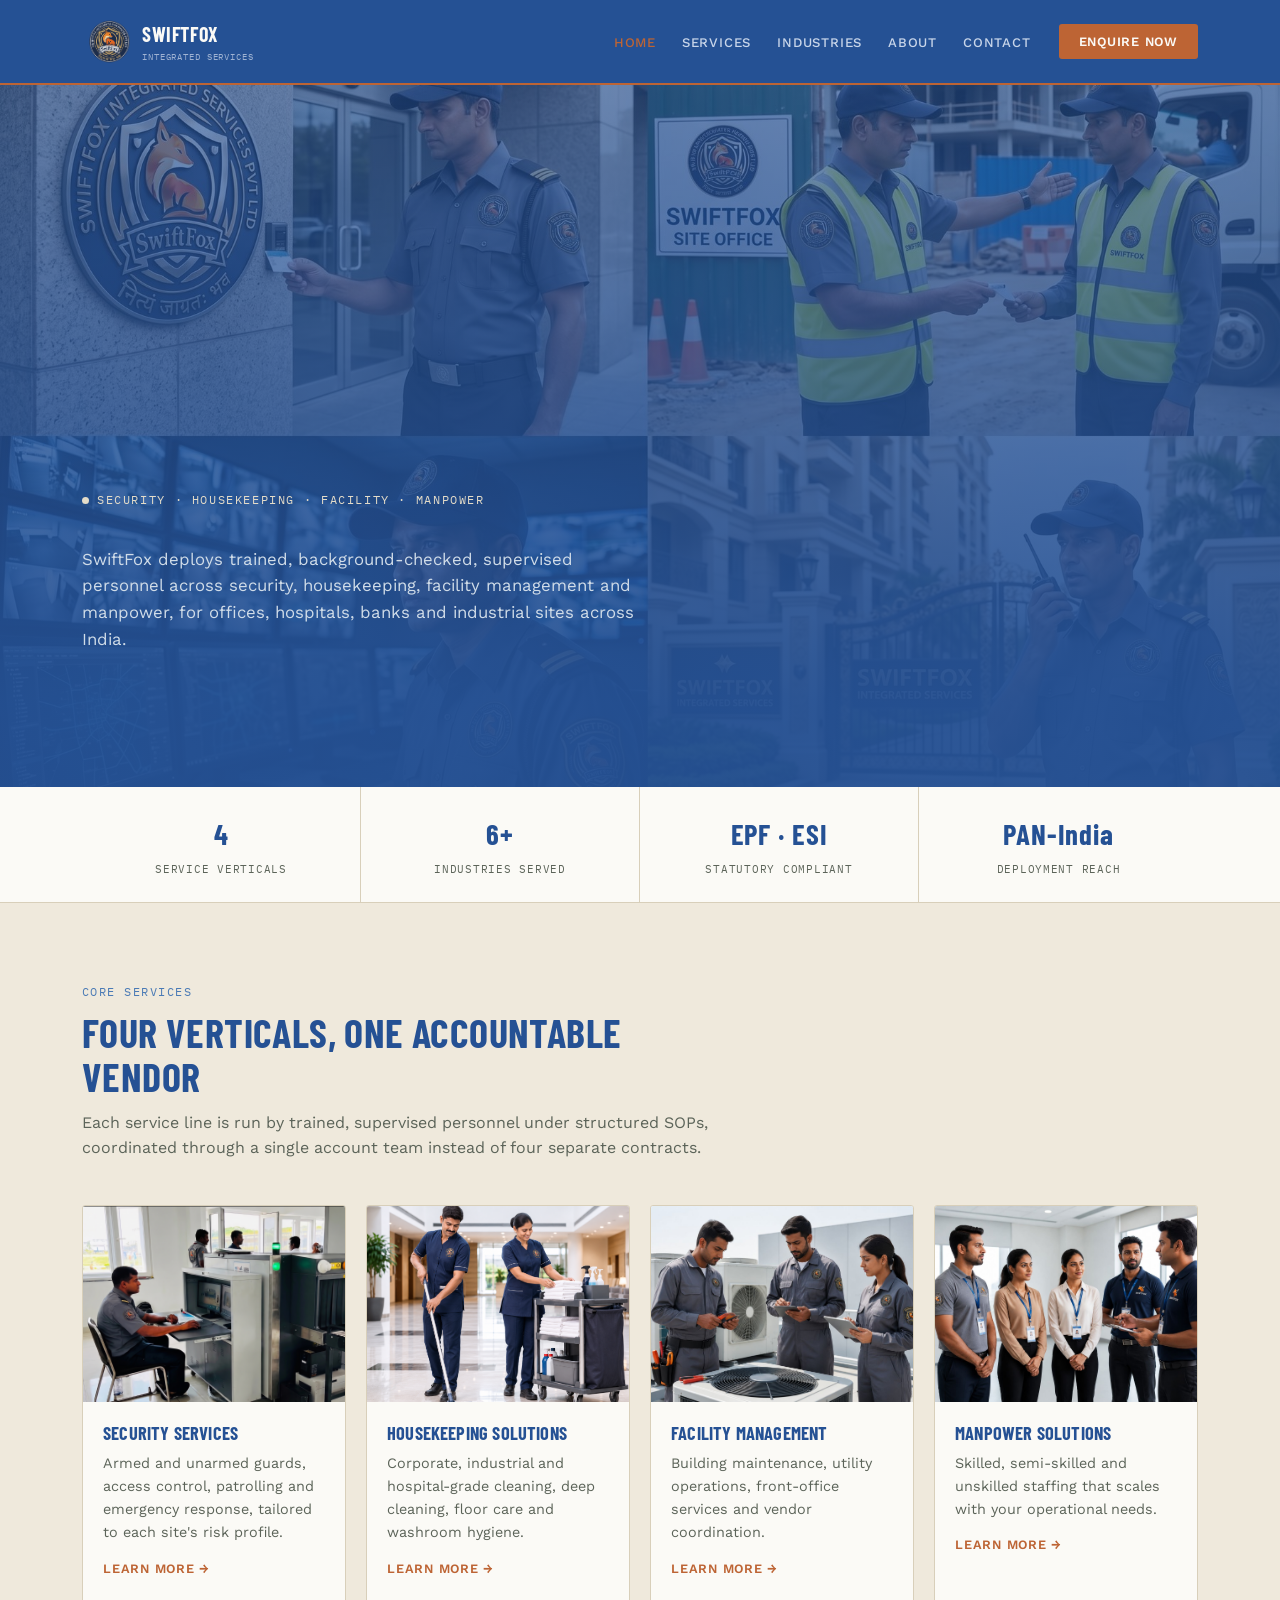
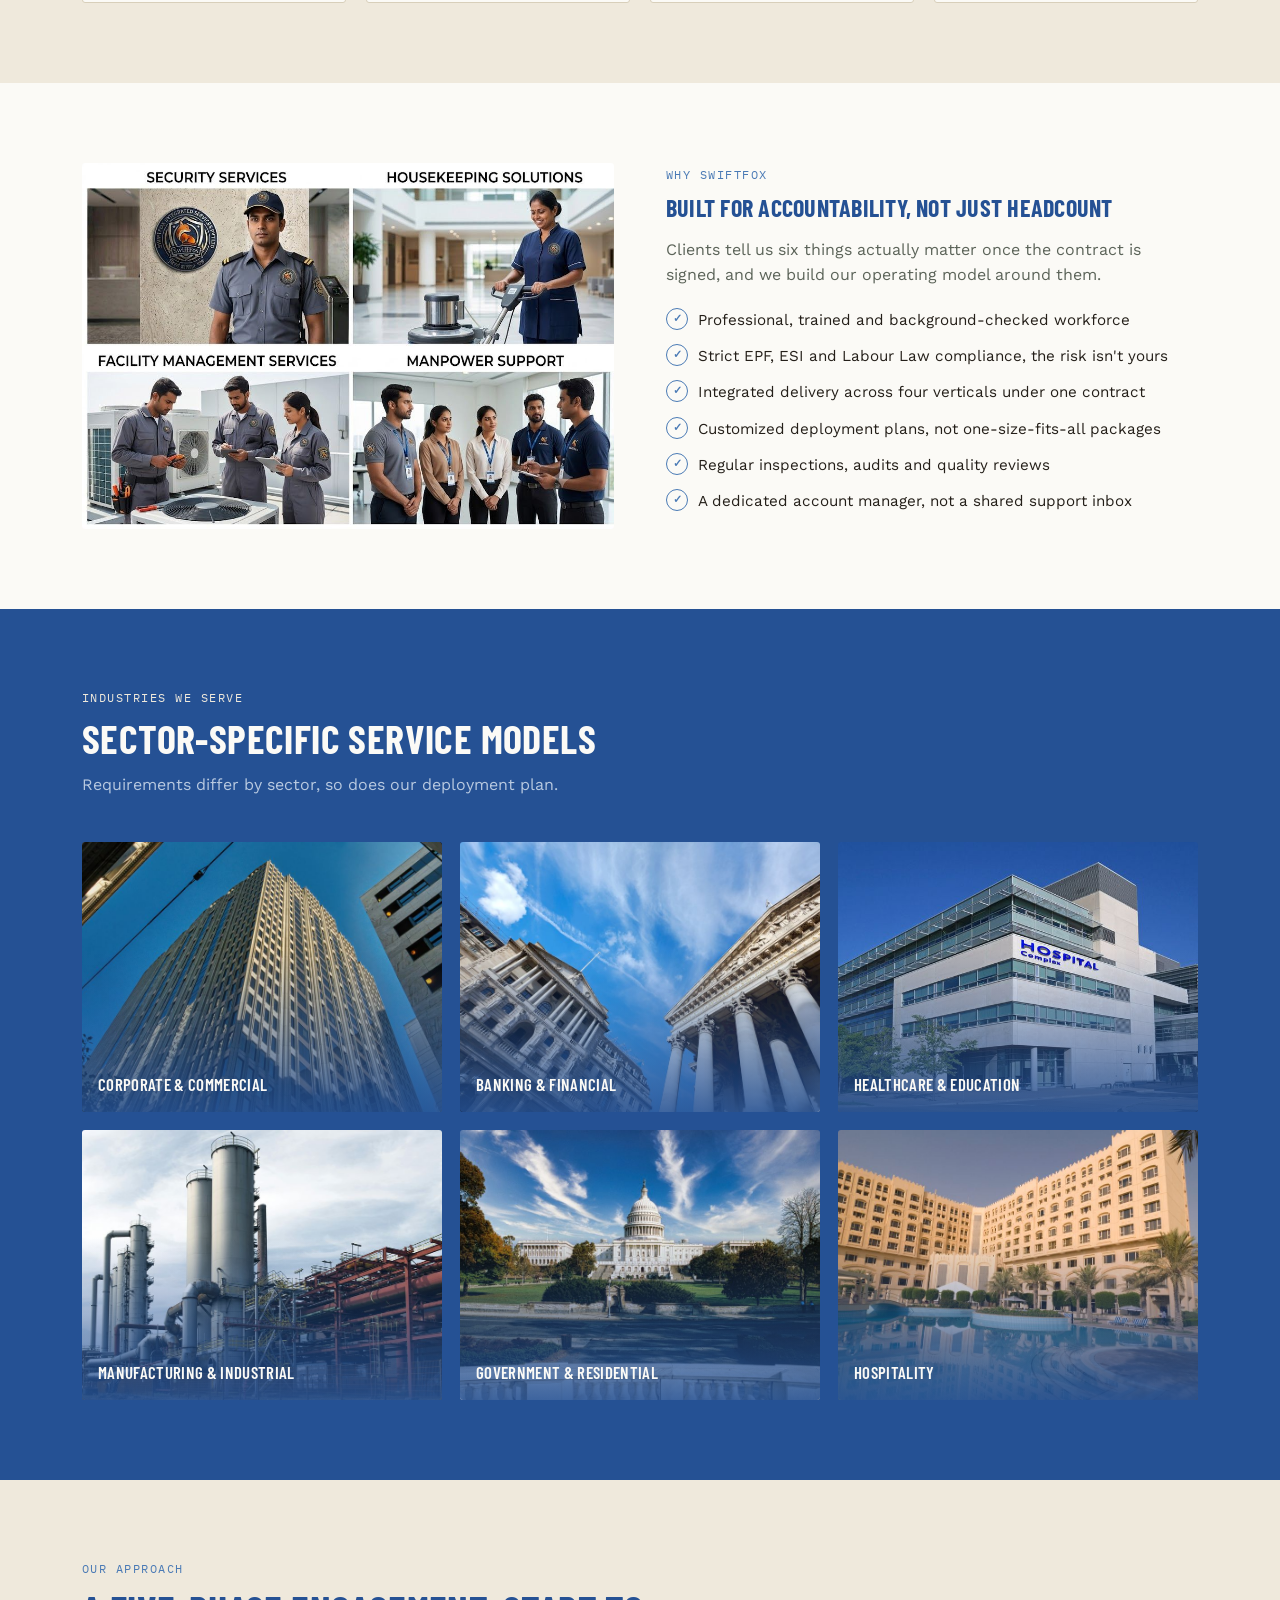
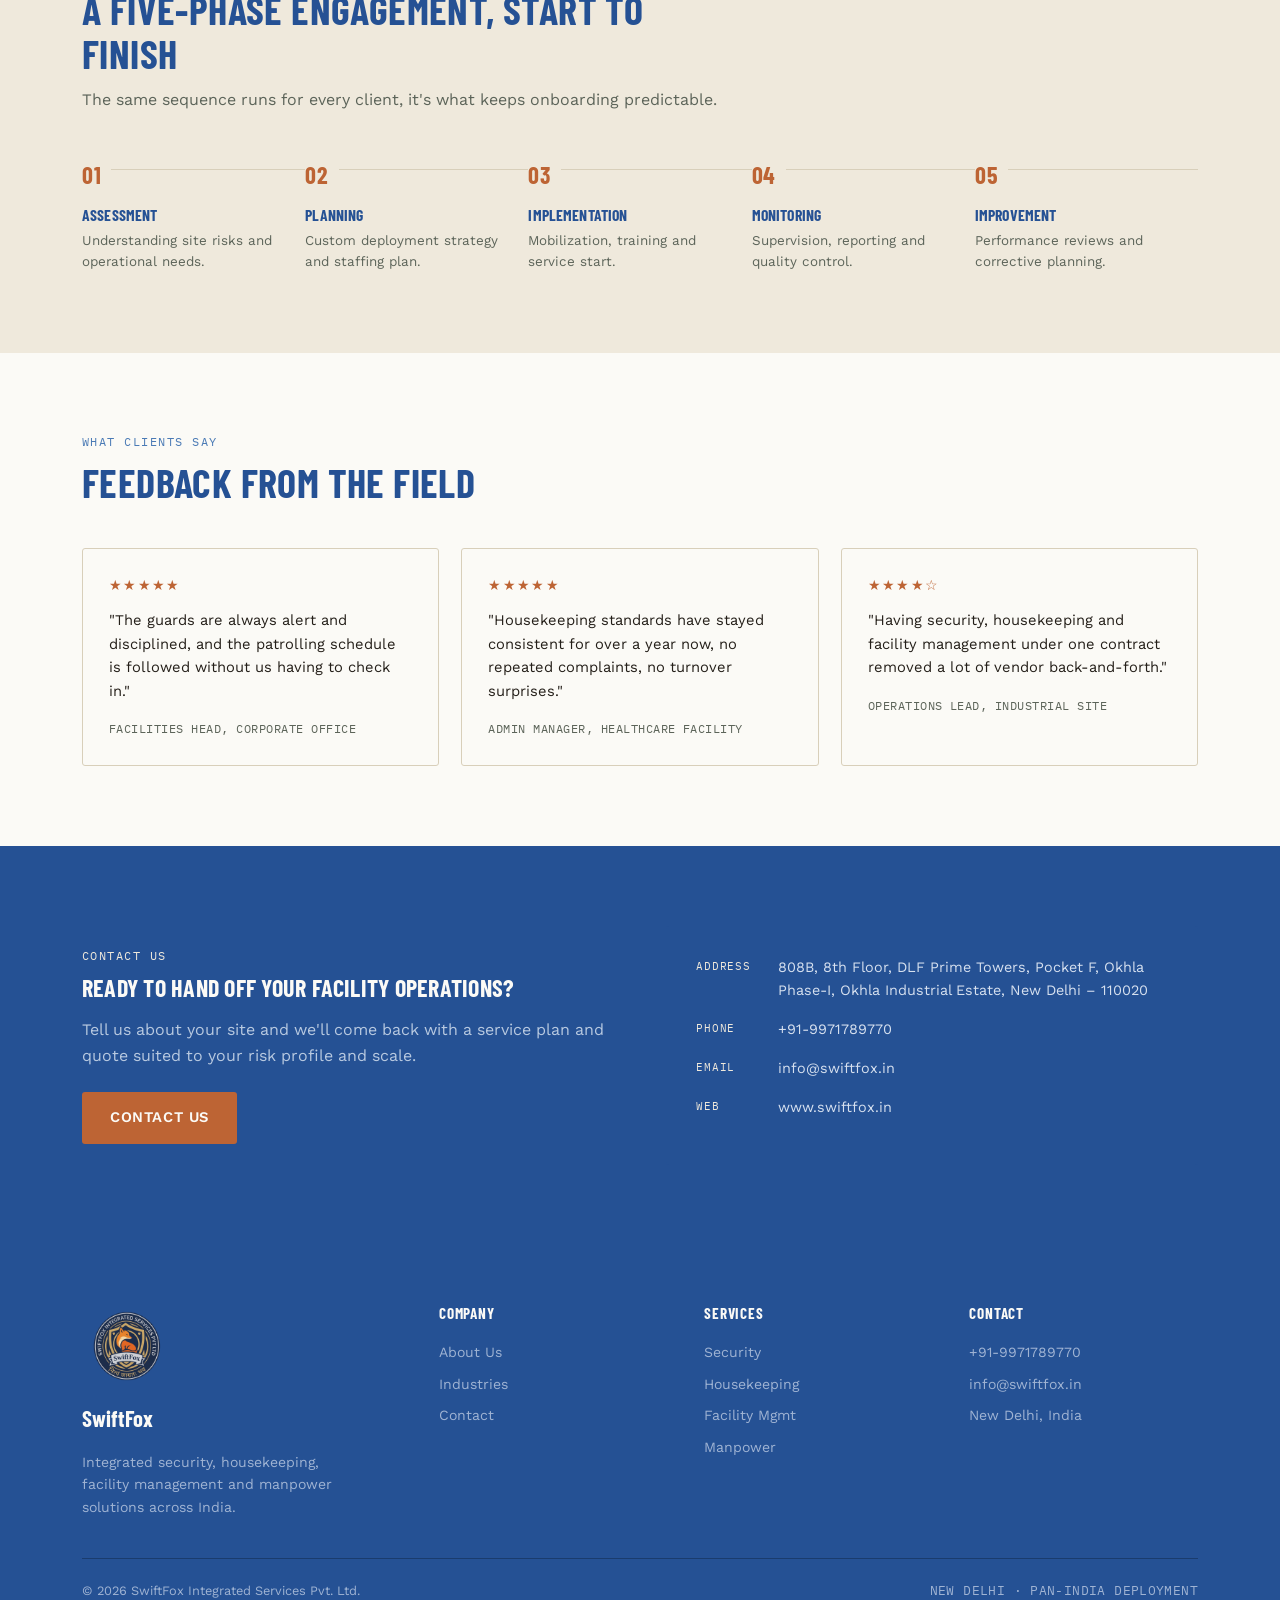
==== commit 4032a627: "fixed images and text" ====
--- a/index.html
+++ b/index.html
@@ -4,7 +4,7 @@
 <head>
   <meta charset="UTF-8">
   <meta name="viewport" content="width=device-width, initial-scale=1.0">
-  <title>SwiftFox Integrated Services | Security, Housekeeping, Facility & Manpower — New Delhi</title>
+  <title>SwiftFox Integrated Services | Security, Housekeeping, Facility & Manpower, New Delhi</title>
   <meta name="description"
     content="SwiftFox Integrated Services provides security, housekeeping, facility management and manpower solutions across India, backed by trained, compliant, supervised personnel.">
   <link rel="icon" type="image/png" sizes="32x32" href="assets/images/favicon-32.png">
@@ -52,9 +52,8 @@
     <img class="hero-photo" src="assets/images/hero.jpg" alt="SwiftFox security personnel on duty">
     <div class="page-hero-inner wrap">
       <span class="eyebrow">Security · Housekeeping · Facility · Manpower</span>
-      <h1>People-first services, <span>run with discipline.</span></h1>
       <p class="lede">SwiftFox deploys trained, background-checked, supervised personnel across security, housekeeping,
-        facility management and manpower — for offices, hospitals, banks and industrial sites across India.</p>
+        facility management and manpower, for offices, hospitals, banks and industrial sites across India.</p>
     </div>
   </section>
 
@@ -82,7 +81,7 @@
       <div class="section-head">
         <span class="tag">Core Services</span>
         <h2>Four verticals, one accountable vendor</h2>
-        <p>Each service line is run by trained, supervised personnel under structured SOPs — coordinated through a
+        <p>Each service line is run by trained, supervised personnel under structured SOPs, coordinated through a
           single account team instead of four separate contracts.</p>
       </div>
       <div class="card-grid">
@@ -133,11 +132,11 @@
         <div class="split-text">
           <span class="tag-mono">Why SwiftFox</span>
           <h2>Built for accountability, not just headcount</h2>
-          <p>Clients tell us six things actually matter once the contract is signed — and we build our operating model
+          <p>Clients tell us six things actually matter once the contract is signed, and we build our operating model
             around them.</p>
           <ul class="check-list">
             <li>Professional, trained and background-checked workforce</li>
-            <li>Strict EPF, ESI and Labour Law compliance — the risk isn't yours</li>
+            <li>Strict EPF, ESI and Labour Law compliance, the risk isn't yours</li>
             <li>Integrated delivery across four verticals under one contract</li>
             <li>Customized deployment plans, not one-size-fits-all packages</li>
             <li>Regular inspections, audits and quality reviews</li>
@@ -153,7 +152,7 @@
       <div class="section-head">
         <span class="tag">Industries We Serve</span>
         <h2>Sector-specific service models</h2>
-        <p>Requirements differ by sector — so does our deployment plan.</p>
+        <p>Requirements differ by sector, so does our deployment plan.</p>
       </div>
       <div class="industry-grid">
         <a class="industry-card" href="industries.html#corporate"><img src="assets/images/industry-corporate.jpg"
@@ -178,7 +177,7 @@
       <div class="section-head">
         <span class="tag">Our Approach</span>
         <h2>A five-phase engagement, start to finish</h2>
-        <p>The same sequence runs for every client — it's what keeps onboarding predictable.</p>
+        <p>The same sequence runs for every client, it's what keeps onboarding predictable.</p>
       </div>
       <div class="steps">
         <div class="step"><span class="snum mono">01</span>
@@ -220,7 +219,7 @@
         </div>
         <div class="testimonial">
           <div class="stars">★★★★★</div>
-          <p>"Housekeeping standards have stayed consistent for over a year now — no repeated complaints, no turnover
+          <p>"Housekeeping standards have stayed consistent for over a year now, no repeated complaints, no turnover
             surprises."</p>
           <div class="who">Admin Manager, Healthcare Facility</div>
         </div>
@@ -305,7 +304,7 @@
       <div class="modal-body" id="modalBody">
         <span class="m-tag">Request a Callback</span>
         <h3>Get a customized proposal</h3>
-        <p class="sub">Share your details — our team will arrange a callback with a service plan for your site.</p>
+        <p class="sub">Share your details, our team will arrange a callback with a service plan for your site.</p>
         <form data-enquiry-form novalidate>
           <div class="field" data-wrap="name">
             <label for="name">Full Name</label>
@@ -342,7 +341,7 @@
       <div class="modal-body form-success" id="modalSuccess">
         <div class="check">✓</div>
         <h3>Enquiry received</h3>
-        <p>Thanks — our team will connect with you to discuss your requirements.</p>
+        <p>Thanks, our team will connect with you to discuss your requirements.</p>
       </div>
     </div>
   </div>
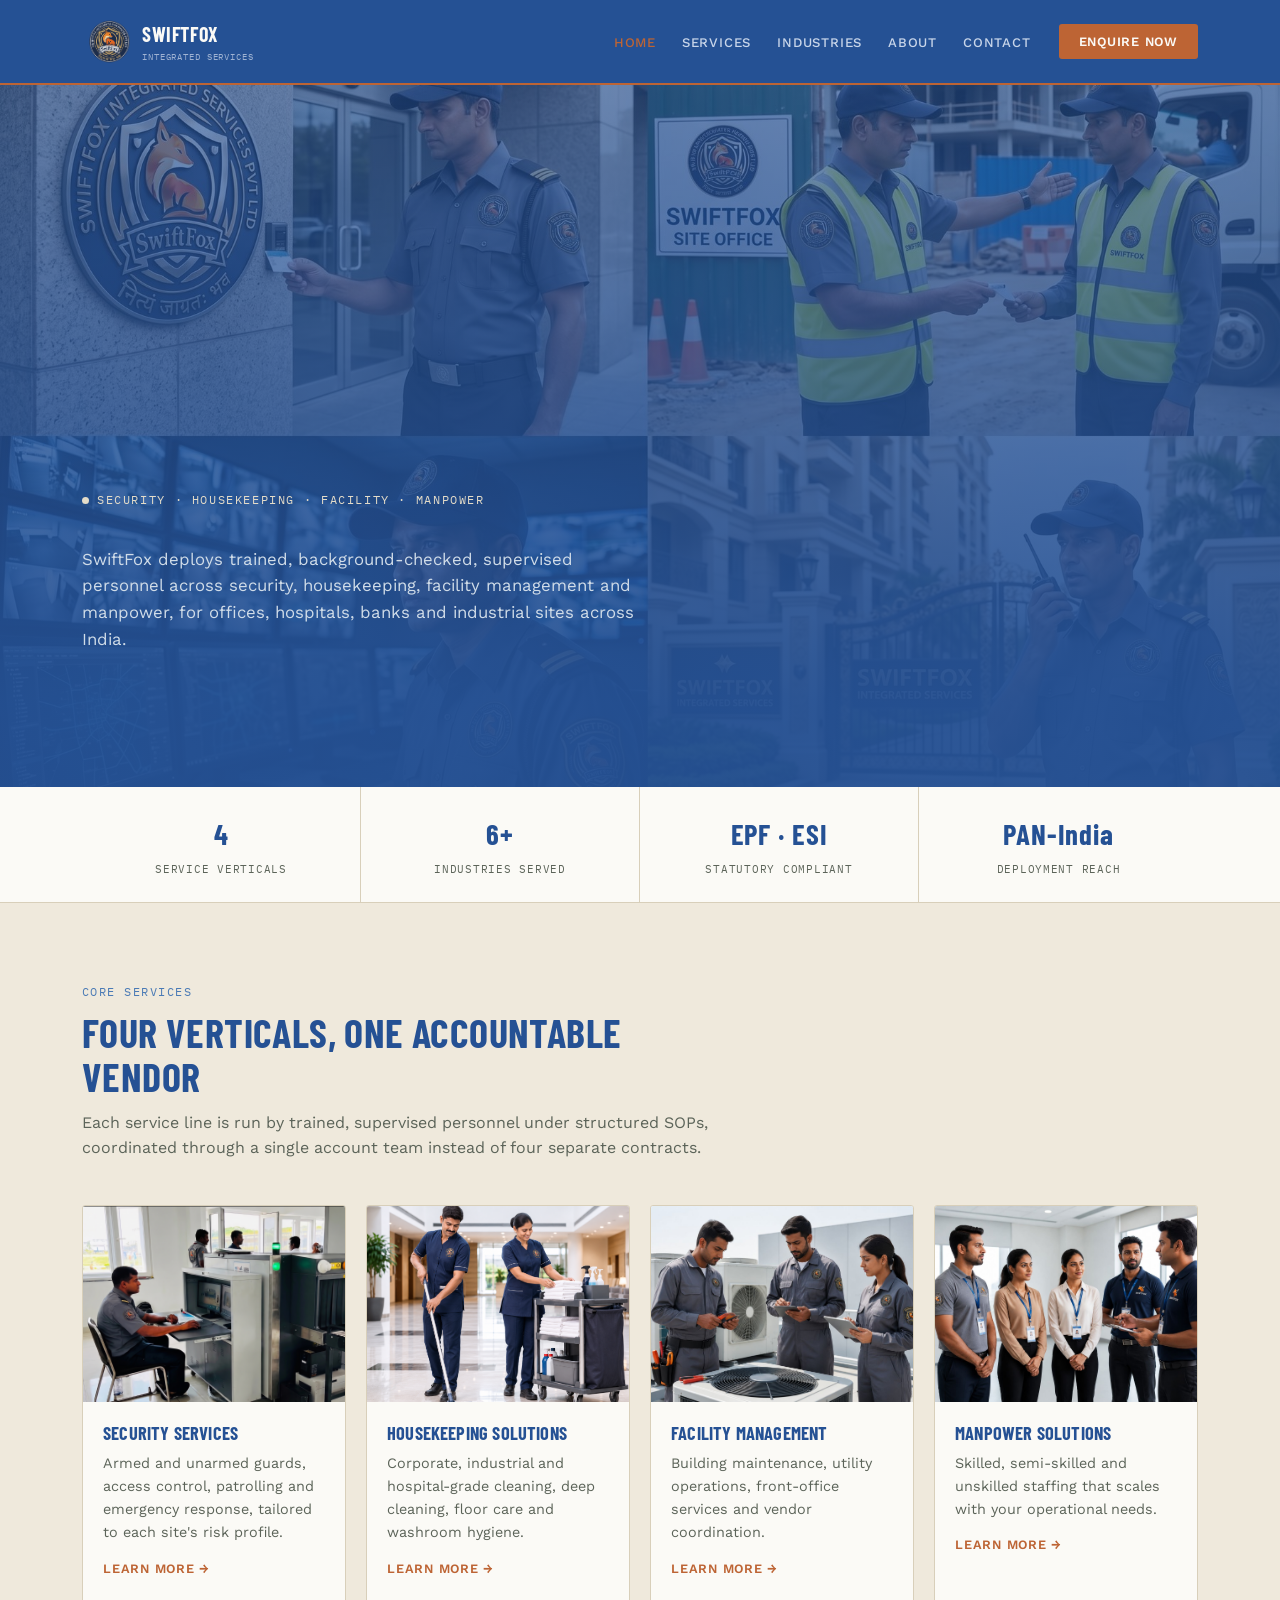
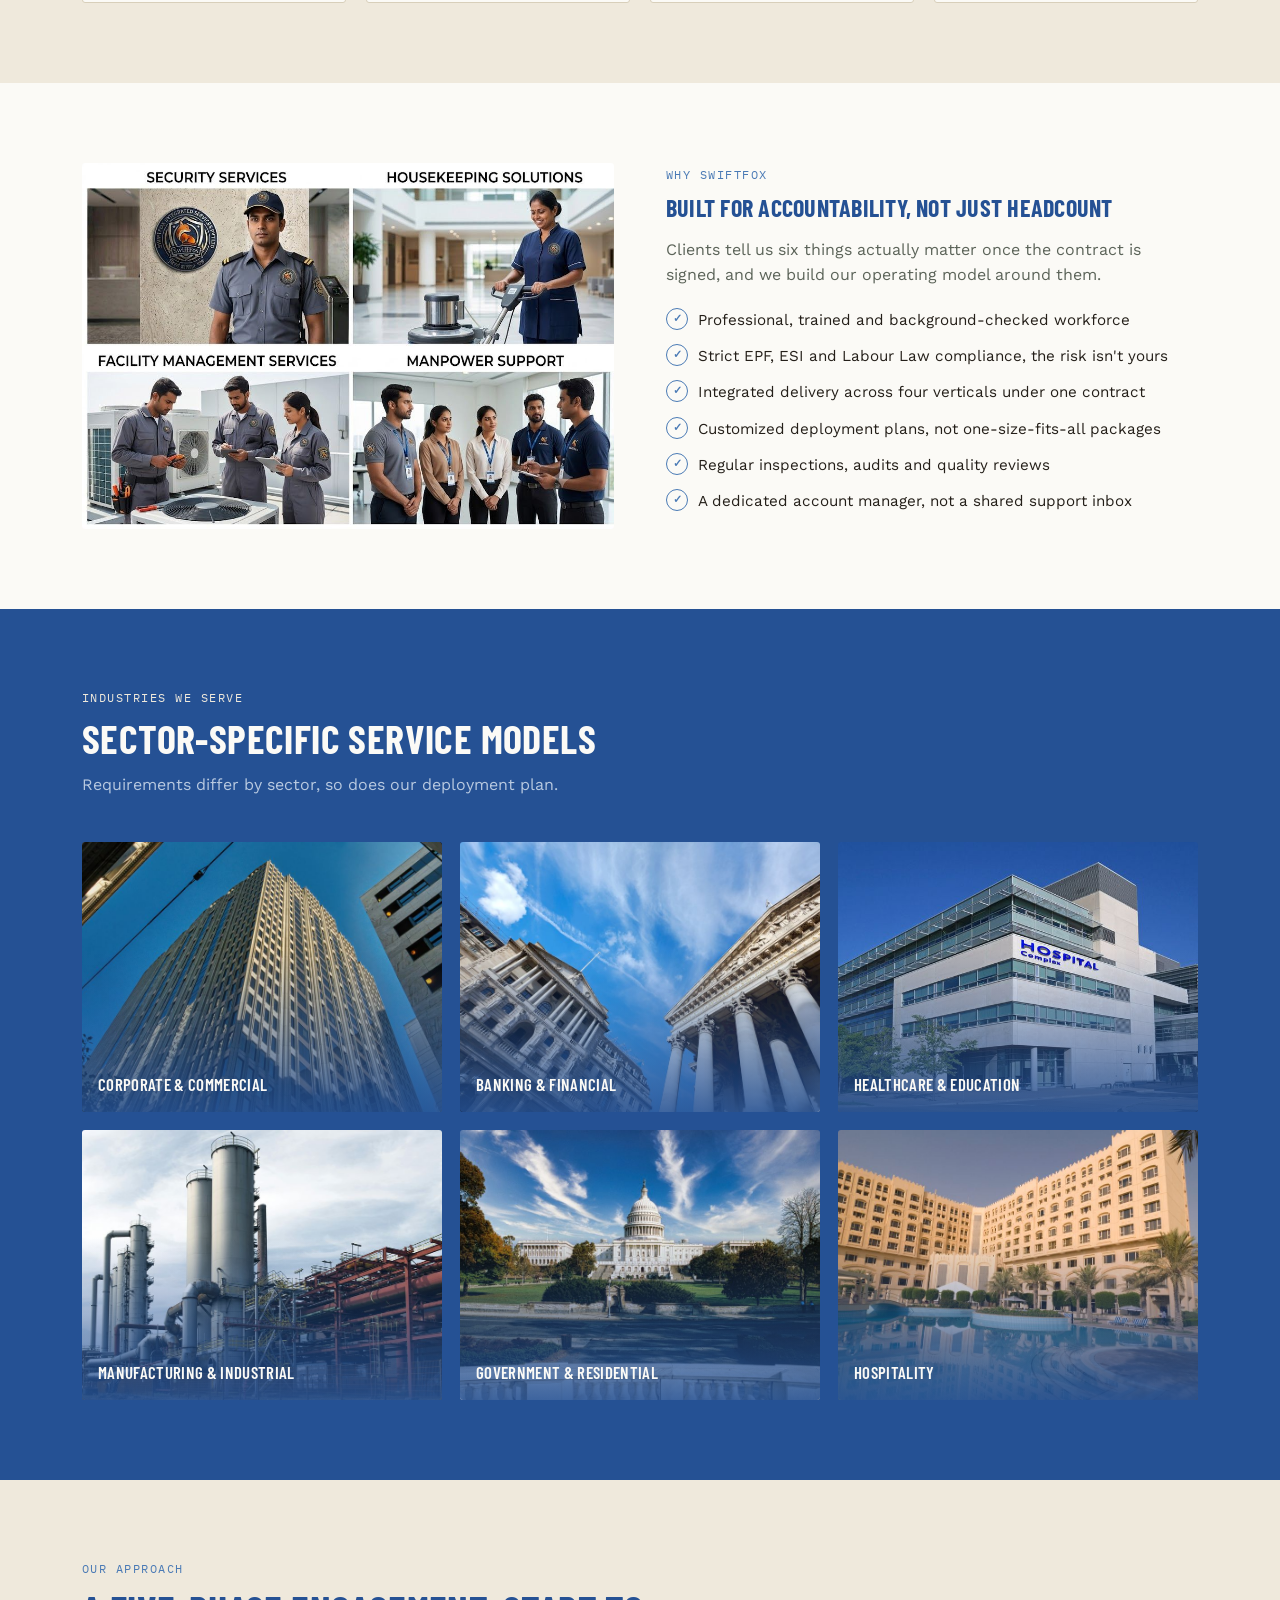
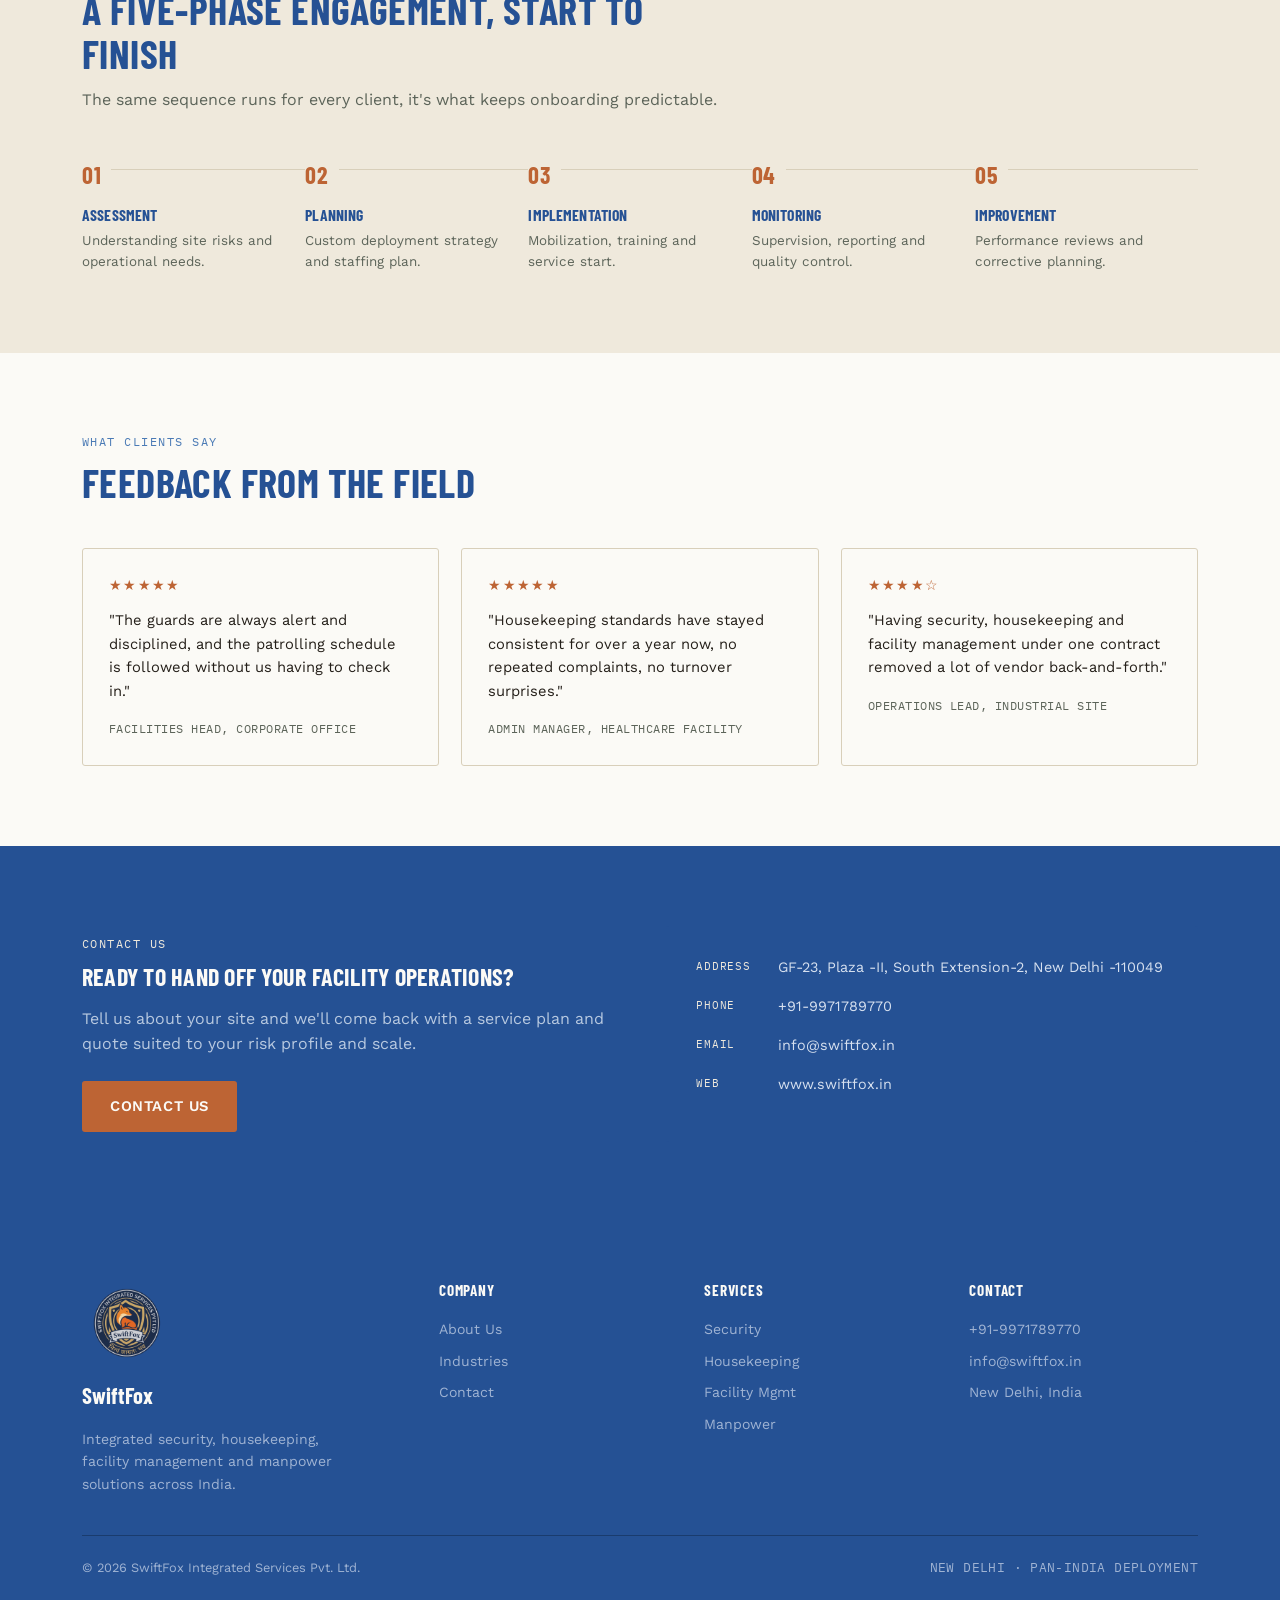
==== commit 701f2c9d: "updated the address" ====
--- a/index.html
+++ b/index.html
@@ -244,8 +244,7 @@
           <a href="contact.html" class="btn-primary">Contact Us</a>
         </div>
         <div class="contact-card">
-          <div class="row"><span class="k mono">ADDRESS</span><span class="v">808B, 8th Floor, DLF Prime Towers, Pocket
-              F, Okhla Phase-I, Okhla Industrial Estate, New Delhi – 110020</span></div>
+          <div class="row"><span class="k mono">ADDRESS</span><span class="v">GF-23, Plaza -II, South Extension-2, New Delhi -110049</span></div>
           <div class="row"><span class="k mono">PHONE</span><span class="v">+91-9971789770</span></div>
           <div class="row"><span class="k mono">EMAIL</span><span class="v">info@swiftfox.in</span></div>
           <div class="row"><span class="k mono">WEB</span><span class="v">www.swiftfox.in</span></div>
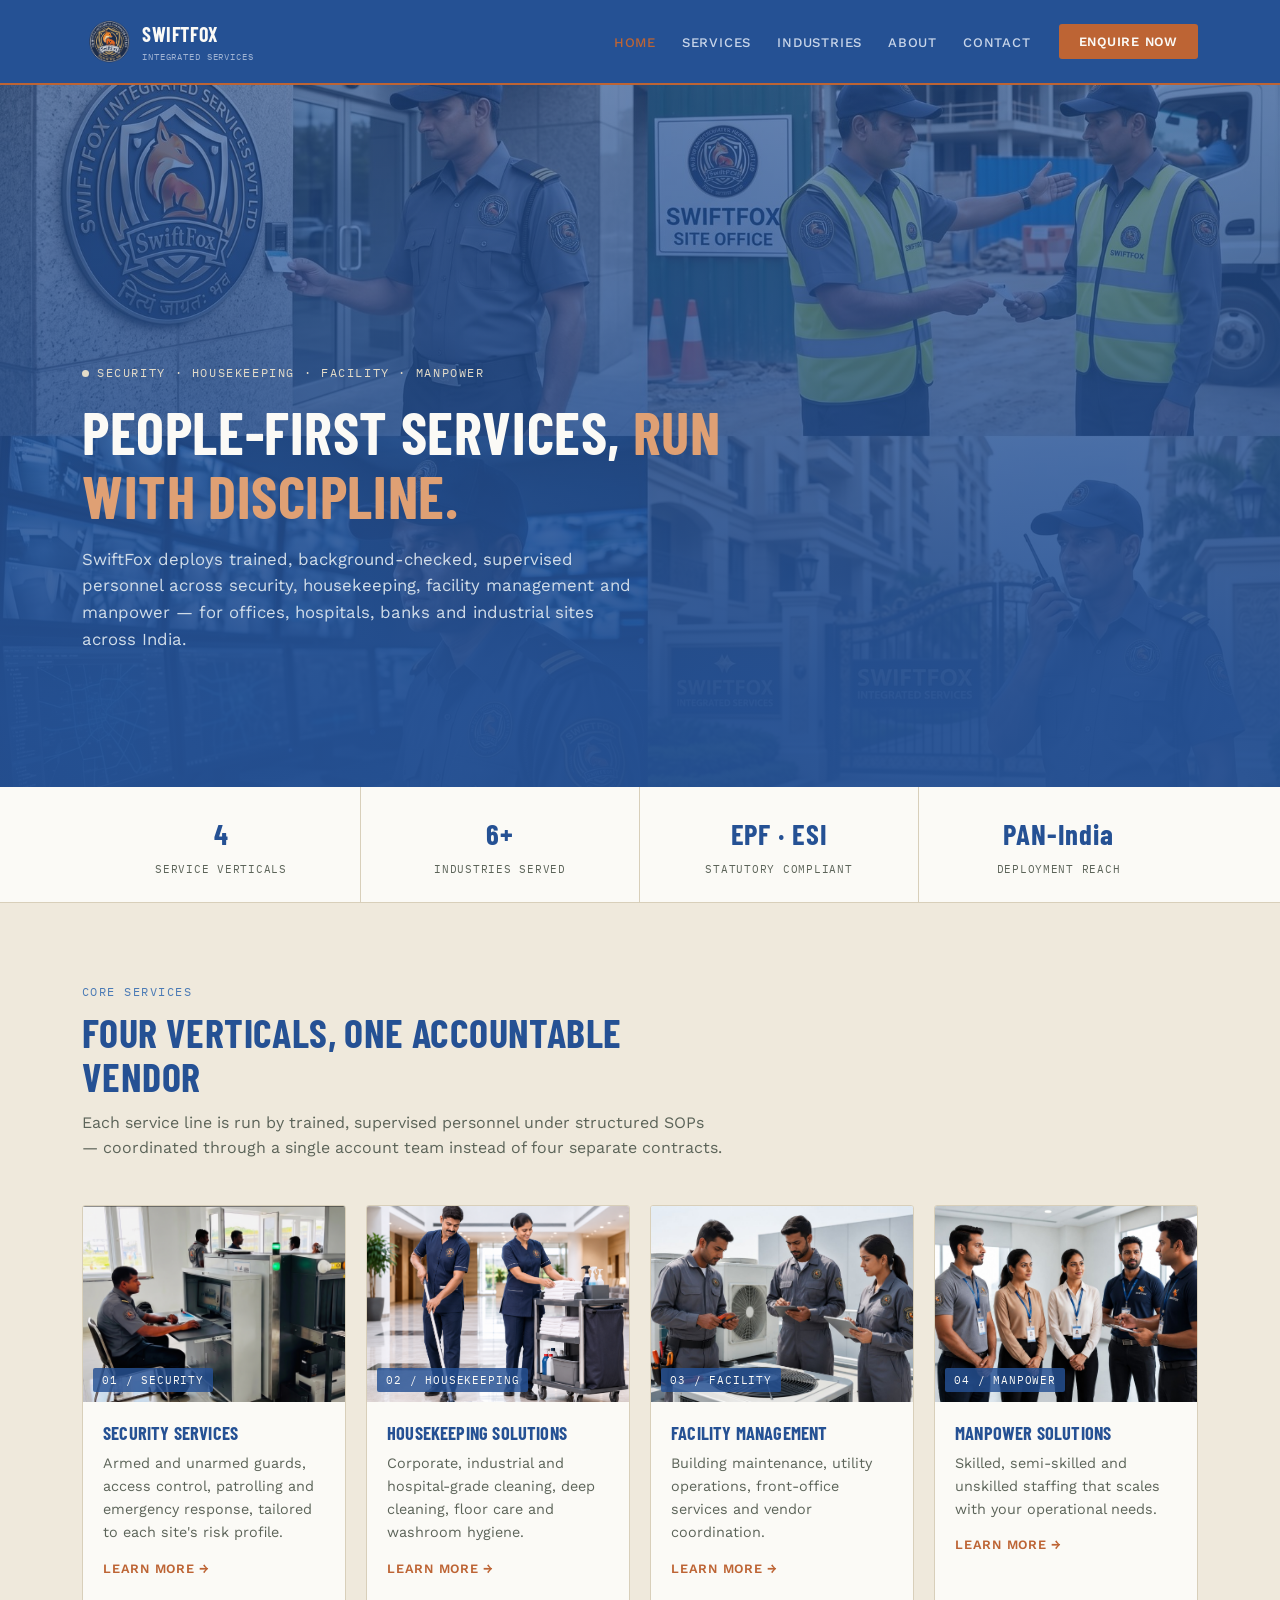
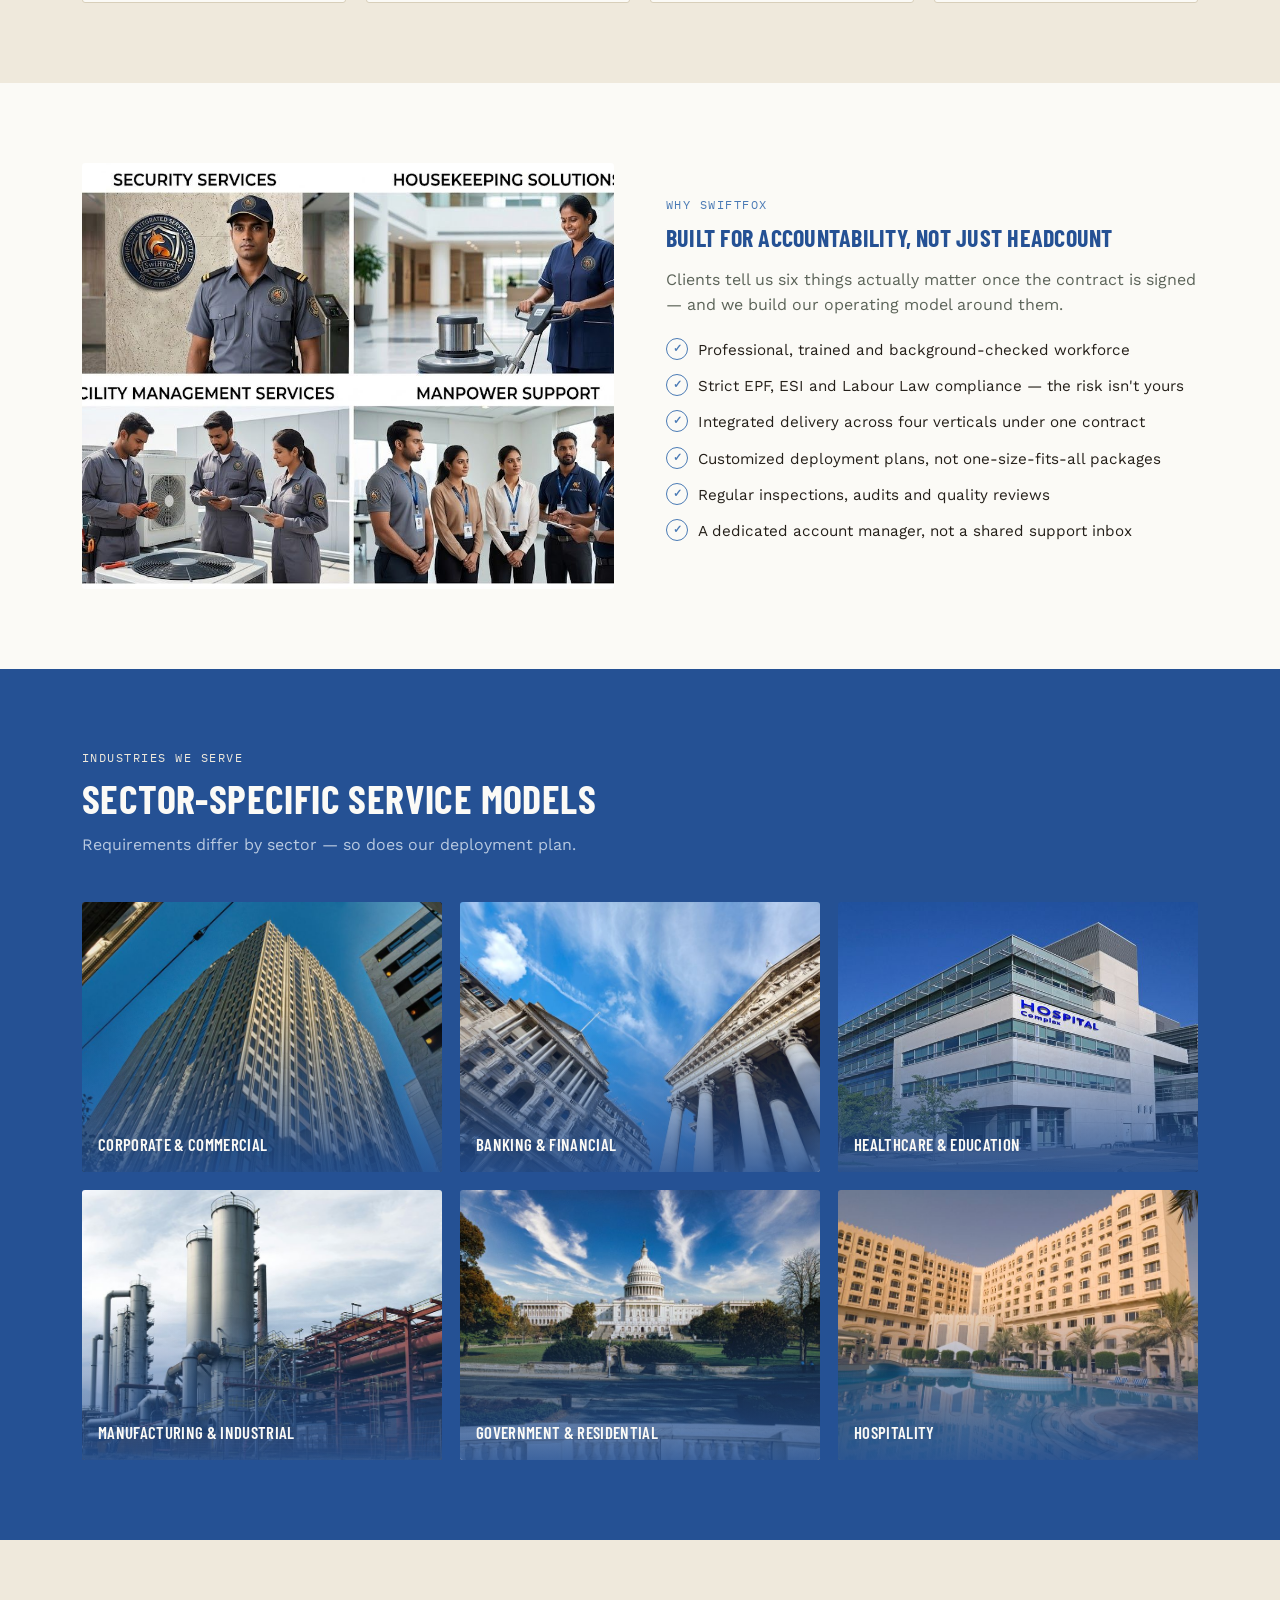
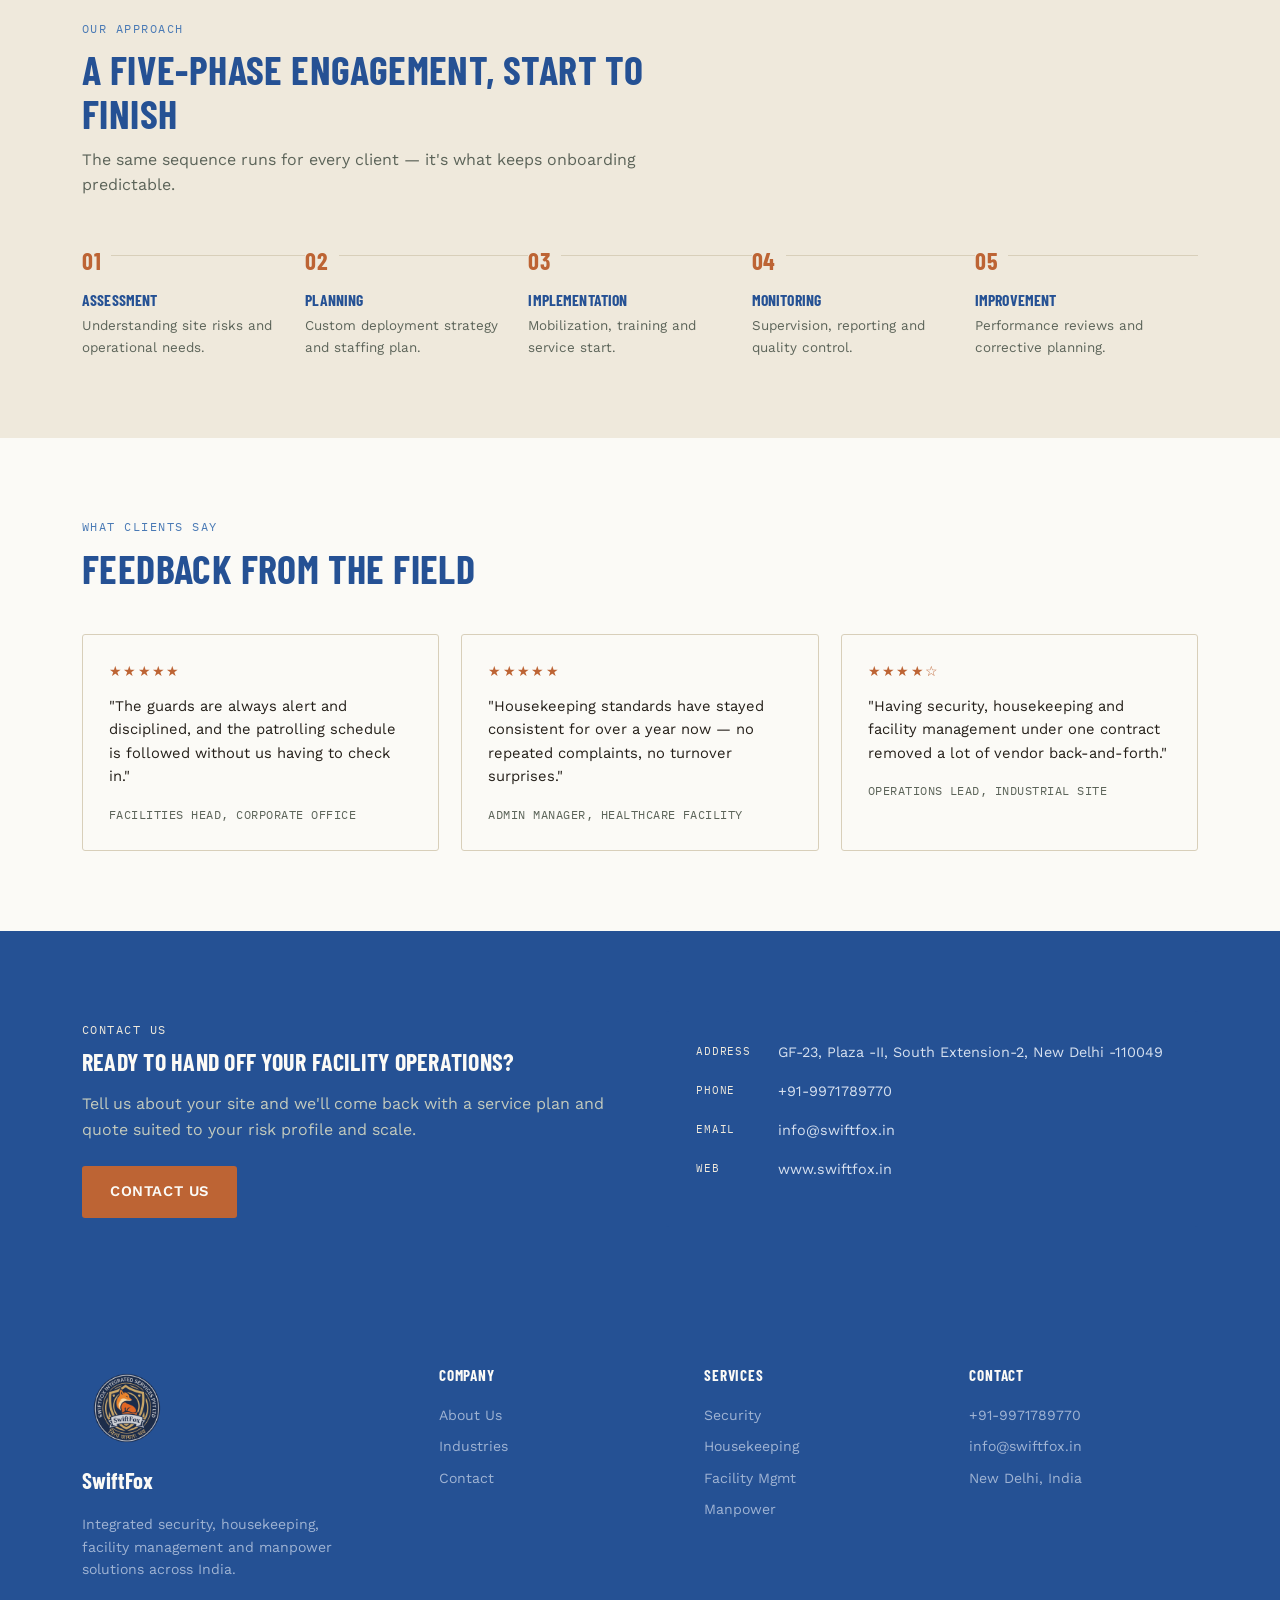
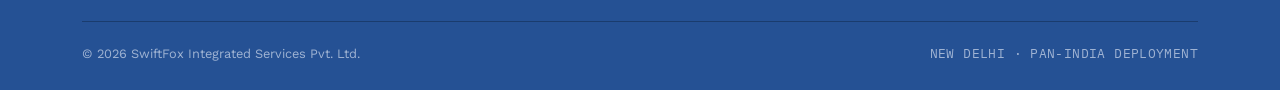
==== commit fe80ed0c: "updated the address" ====
--- a/index.html
+++ b/index.html
@@ -1,352 +1,291 @@
 <!DOCTYPE html>
 <html lang="en">
-
 <head>
-  <meta charset="UTF-8">
-  <meta name="viewport" content="width=device-width, initial-scale=1.0">
-  <title>SwiftFox Integrated Services | Security, Housekeeping, Facility & Manpower, New Delhi</title>
-  <meta name="description"
-    content="SwiftFox Integrated Services provides security, housekeeping, facility management and manpower solutions across India, backed by trained, compliant, supervised personnel.">
-  <link rel="icon" type="image/png" sizes="32x32" href="assets/images/favicon-32.png">
-  <link rel="icon" type="image/png" sizes="64x64" href="assets/images/favicon.png">
-  <link rel="preconnect" href="https://fonts.googleapis.com">
-  <link
-    href="https://fonts.googleapis.com/css2?family=Barlow+Condensed:wght@500;600;700&family=Work+Sans:wght@400;500;600&family=IBM+Plex+Mono:wght@400;500&display=swap"
-    rel="stylesheet">
-  <link rel="stylesheet" href="assets/css/style.css">
+<meta charset="UTF-8">
+<meta name="viewport" content="width=device-width, initial-scale=1.0">
+<title>SwiftFox Integrated Services | Security, Housekeeping, Facility & Manpower — New Delhi</title>
+<meta name="description" content="SwiftFox Integrated Services provides security, housekeeping, facility management and manpower solutions across India, backed by trained, compliant, supervised personnel.">
+<link rel="icon" type="image/png" sizes="32x32" href="assets/images/favicon-32.png">
+<link rel="icon" type="image/png" sizes="64x64" href="assets/images/favicon.png">
+<link rel="preconnect" href="https://fonts.googleapis.com">
+<link href="https://fonts.googleapis.com/css2?family=Barlow+Condensed:wght@500;600;700&family=Work+Sans:wght@400;500;600&family=IBM+Plex+Mono:wght@400;500&display=swap" rel="stylesheet">
+<link rel="stylesheet" href="assets/css/style.css">
 </head>
-
 <body>
 
-  <header>
-    <div class="nav-row wrap">
-      <a href="index.html" class="logo">
-        <img src="assets/images/logo.png" alt="SwiftFox Integrated Services crest logo">
-        <span class="lockup">SWIFTFOX<br><small>Integrated Services</small></span>
-      </a>
-      <div class="nav-desktop">
-        <nav class="main-nav">
-          <ul>
-            <li><a href="index.html" class="active">Home</a></li>
-            <li><a href="services.html">Services</a></li>
-            <li><a href="industries.html">Industries</a></li>
-            <li><a href="about.html">About</a></li>
-            <li><a href="contact.html">Contact</a></li>
-          </ul>
-        </nav>
-        <button class="nav-cta" onclick="openModal()">Enquire Now</button>
-      </div>
-      <button class="nav-toggle" id="navToggle" aria-label="Toggle menu">&#9776;</button>
-    </div>
-    <div class="mobile-menu" id="mobileMenu">
-      <a href="index.html" class="active">Home</a>
-      <a href="services.html">Services</a>
-      <a href="industries.html">Industries</a>
-      <a href="about.html">About</a>
-      <a href="contact.html">Contact</a>
+<header>
+  <div class="nav-row wrap">
+    <a href="index.html" class="logo">
+      <img src="assets/images/logo.png" alt="SwiftFox Integrated Services crest logo">
+      <span class="lockup">SWIFTFOX<br><small>Integrated Services</small></span>
+    </a>
+    <div class="nav-desktop">
+      <nav class="main-nav">
+        <ul>
+          <li><a href="index.html" class="active">Home</a></li>
+          <li><a href="services.html">Services</a></li>
+          <li><a href="industries.html">Industries</a></li>
+          <li><a href="about.html">About</a></li>
+          <li><a href="contact.html">Contact</a></li>
+        </ul>
+      </nav>
       <button class="nav-cta" onclick="openModal()">Enquire Now</button>
     </div>
-  </header>
-
-  <section class="page-hero" style="min-height:78vh;">
-    <img class="hero-photo" src="assets/images/hero.jpg" alt="SwiftFox security personnel on duty">
-    <div class="page-hero-inner wrap">
-      <span class="eyebrow">Security · Housekeeping · Facility · Manpower</span>
-      <p class="lede">SwiftFox deploys trained, background-checked, supervised personnel across security, housekeeping,
-        facility management and manpower, for offices, hospitals, banks and industrial sites across India.</p>
-    </div>
-  </section>
-
-  <div class="trust-bar">
-    <div class="wrap">
-      <div class="trust-row">
-        <div class="trust-item">
-          <div class="num mono">4</div><span class="lbl">Service Verticals</span>
-        </div>
-        <div class="trust-item">
-          <div class="num mono">6+</div><span class="lbl">Industries Served</span>
-        </div>
-        <div class="trust-item">
-          <div class="num mono">EPF · ESI</div><span class="lbl">Statutory Compliant</span>
-        </div>
-        <div class="trust-item">
-          <div class="num mono">PAN-India</div><span class="lbl">Deployment Reach</span>
-        </div>
-      </div>
-    </div>
-  </div>
-
-  <section id="services">
-    <div class="wrap">
-      <div class="section-head">
-        <span class="tag">Core Services</span>
-        <h2>Four verticals, one accountable vendor</h2>
-        <p>Each service line is run by trained, supervised personnel under structured SOPs, coordinated through a
-          single account team instead of four separate contracts.</p>
-      </div>
-      <div class="card-grid">
-        <div class="photo-card">
-          <div class="thumb"><img src="assets/images/security-service.jpg" alt="Security guard on patrol"></div>
-          <div class="body">
-            <h3>Security Services</h3>
-            <p>Armed and unarmed guards, access control, patrolling and emergency response, tailored to each site's risk
-              profile.</p>
-            <a class="learn" href="services.html#security">Learn more →</a>
-          </div>
-        </div>
-        <div class="photo-card">
-          <div class="thumb"><img src="assets/images/housekeeping-service.jpg"
-              alt="Housekeeping staff cleaning a facility"></div>
-          <div class="body">
-            <h3>Housekeeping Solutions</h3>
-            <p>Corporate, industrial and hospital-grade cleaning, deep cleaning, floor care and washroom hygiene.</p>
-            <a class="learn" href="services.html#housekeeping">Learn more →</a>
-          </div>
-        </div>
-        <div class="photo-card">
-          <div class="thumb"><img src="assets/images/facility-service-2.jpg"
-              alt="Facility management technician at work"></div>
-          <div class="body">
-            <h3>Facility Management</h3>
-            <p>Building maintenance, utility operations, front-office services and vendor coordination.</p>
-            <a class="learn" href="services.html#facility">Learn more →</a>
-          </div>
-        </div>
-        <div class="photo-card">
-          <div class="thumb"><img src="assets/images/manpower-service.jpg" alt="SwiftFox manpower staff team"></div>
-          <div class="body">
-            <h3>Manpower Solutions</h3>
-            <p>Skilled, semi-skilled and unskilled staffing that scales with your operational needs.</p>
-            <a class="learn" href="services.html#manpower">Learn more →</a>
-          </div>
-        </div>
-      </div>
-    </div>
-  </section>
-
-  <section class="section-alt">
-    <div class="wrap">
-      <div class="split">
-        <div class="split-photo"><img class="contain-photo" src="assets/images/why-us.jpg"
-            alt="SwiftFox trained personnel"></div>
-        <div class="split-text">
-          <span class="tag-mono">Why SwiftFox</span>
-          <h2>Built for accountability, not just headcount</h2>
-          <p>Clients tell us six things actually matter once the contract is signed, and we build our operating model
-            around them.</p>
-          <ul class="check-list">
-            <li>Professional, trained and background-checked workforce</li>
-            <li>Strict EPF, ESI and Labour Law compliance, the risk isn't yours</li>
-            <li>Integrated delivery across four verticals under one contract</li>
-            <li>Customized deployment plans, not one-size-fits-all packages</li>
-            <li>Regular inspections, audits and quality reviews</li>
-            <li>A dedicated account manager, not a shared support inbox</li>
-          </ul>
-        </div>
-      </div>
-    </div>
-  </section>
-
-  <section class="section-dark">
-    <div class="wrap">
-      <div class="section-head">
-        <span class="tag">Industries We Serve</span>
-        <h2>Sector-specific service models</h2>
-        <p>Requirements differ by sector, so does our deployment plan.</p>
-      </div>
-      <div class="industry-grid">
-        <a class="industry-card" href="industries.html#corporate"><img src="assets/images/industry-corporate.jpg"
-            alt="Corporate office"><span class="label">Corporate &amp; Commercial</span></a>
-        <a class="industry-card" href="industries.html#bfsi"><img src="assets/images/industry-bfsi.jpg"
-            alt="Bank branch"><span class="label">Banking &amp; Financial</span></a>
-        <a class="industry-card" href="industries.html#healthcare"><img src="assets/images/industry-healthcare.jpg"
-            alt="Hospital corridor"><span class="label">Healthcare &amp; Education</span></a>
-        <a class="industry-card" href="industries.html#manufacturing"><img
-            src="assets/images/industry-manufacturing.jpg" alt="Factory floor"><span class="label">Manufacturing &amp;
-            Industrial</span></a>
-        <a class="industry-card" href="industries.html#government"><img src="assets/images/industry-government.jpg"
-            alt="Government building"><span class="label">Government &amp; Residential</span></a>
-        <a class="industry-card" href="industries.html#hospitality"><img src="assets/images/industry-hospitality.jpg"
-            alt="Hospitality lobby"><span class="label">Hospitality</span></a>
-      </div>
-    </div>
-  </section>
-
-  <section>
-    <div class="wrap">
-      <div class="section-head">
-        <span class="tag">Our Approach</span>
-        <h2>A five-phase engagement, start to finish</h2>
-        <p>The same sequence runs for every client, it's what keeps onboarding predictable.</p>
-      </div>
-      <div class="steps">
-        <div class="step"><span class="snum mono">01</span>
-          <h3>Assessment</h3>
-          <p>Understanding site risks and operational needs.</p>
-        </div>
-        <div class="step"><span class="snum mono">02</span>
-          <h3>Planning</h3>
-          <p>Custom deployment strategy and staffing plan.</p>
-        </div>
-        <div class="step"><span class="snum mono">03</span>
-          <h3>Implementation</h3>
-          <p>Mobilization, training and service start.</p>
-        </div>
-        <div class="step"><span class="snum mono">04</span>
-          <h3>Monitoring</h3>
-          <p>Supervision, reporting and quality control.</p>
-        </div>
-        <div class="step"><span class="snum mono">05</span>
-          <h3>Improvement</h3>
-          <p>Performance reviews and corrective planning.</p>
-        </div>
-      </div>
-    </div>
-  </section>
-
-  <section class="section-alt">
-    <div class="wrap">
-      <div class="section-head">
-        <span class="tag">What Clients Say</span>
-        <h2>Feedback from the field</h2>
-      </div>
-      <div class="testimonial-grid">
-        <div class="testimonial">
-          <div class="stars">★★★★★</div>
-          <p>"The guards are always alert and disciplined, and the patrolling schedule is followed without us having to
-            check in."</p>
-          <div class="who">Facilities Head, Corporate Office</div>
-        </div>
-        <div class="testimonial">
-          <div class="stars">★★★★★</div>
-          <p>"Housekeeping standards have stayed consistent for over a year now, no repeated complaints, no turnover
-            surprises."</p>
-          <div class="who">Admin Manager, Healthcare Facility</div>
-        </div>
-        <div class="testimonial">
-          <div class="stars">★★★★☆</div>
-          <p>"Having security, housekeeping and facility management under one contract removed a lot of vendor
-            back-and-forth."</p>
-          <div class="who">Operations Lead, Industrial Site</div>
-        </div>
-      </div>
-    </div>
-  </section>
-
-  <section class="section-dark" id="contact">
-    <div class="wrap">
-      <div class="split">
-        <div class="split-text">
-          <span class="tag-mono rust">Contact Us</span>
-          <h2 style="color:var(--white);">Ready to hand off your facility operations?</h2>
-          <p style="color:#b8c9e0; margin-bottom:24px;">Tell us about your site and we'll come back with a service plan
-            and quote suited to your risk profile and scale.</p>
-          <a href="contact.html" class="btn-primary">Contact Us</a>
-        </div>
-        <div class="contact-card">
-          <div class="row"><span class="k mono">ADDRESS</span><span class="v">GF-23, Plaza -II, South Extension-2, New Delhi -110049</span></div>
-          <div class="row"><span class="k mono">PHONE</span><span class="v">+91-9971789770</span></div>
-          <div class="row"><span class="k mono">EMAIL</span><span class="v">info@swiftfox.in</span></div>
-          <div class="row"><span class="k mono">WEB</span><span class="v">www.swiftfox.in</span></div>
-        </div>
-      </div>
-    </div>
-  </section>
-
-  <footer>
-    <div class="wrap">
-      <div class="footer-grid">
-        <div>
-          <div class="footer-logo"><img src="assets/images/logo.png" alt="SwiftFox logo"><span>SwiftFox</span></div>
-          <p style="max-width:280px;">Integrated security, housekeeping, facility management and manpower solutions
-            across India.</p>
-        </div>
-        <div>
-          <h4>Company</h4>
-          <ul>
-            <li><a href="about.html">About Us</a></li>
-            <li><a href="industries.html">Industries</a></li>
-            <li><a href="contact.html">Contact</a></li>
-          </ul>
-        </div>
-        <div>
-          <h4>Services</h4>
-          <ul>
-            <li><a href="services.html#security">Security</a></li>
-            <li><a href="services.html#housekeeping">Housekeeping</a></li>
-            <li><a href="services.html#facility">Facility Mgmt</a></li>
-            <li><a href="services.html#manpower">Manpower</a></li>
-          </ul>
-        </div>
-        <div>
-          <h4>Contact</h4>
-          <ul>
-            <li>+91-9971789770</li>
-            <li>info@swiftfox.in</li>
-            <li>New Delhi, India</li>
-          </ul>
-        </div>
-      </div>
-      <div class="footer-bottom">
-        <span>© 2026 SwiftFox Integrated Services Pvt. Ltd.</span>
-        <span class="mono">NEW DELHI · PAN-INDIA DEPLOYMENT</span>
-      </div>
-    </div>
-  </footer>
-
-  <div class="modal-overlay" id="modalOverlay">
-    <div class="modal-card">
-      <div class="modal-header">
-        <span class="badge-corner mono">Enquiry Form</span>
-        <button class="modal-close" aria-label="Close" onclick="closeModal()">&times;</button>
-      </div>
-      <div class="modal-body" id="modalBody">
-        <span class="m-tag">Request a Callback</span>
-        <h3>Get a customized proposal</h3>
-        <p class="sub">Share your details, our team will arrange a callback with a service plan for your site.</p>
-        <form data-enquiry-form novalidate>
-          <div class="field" data-wrap="name">
-            <label for="name">Full Name</label>
-            <input type="text" id="name" data-field="name" placeholder="e.g. Rohan Mehta" autocomplete="name">
-            <div class="field-error">Please enter your name.</div>
-          </div>
-          <div class="field" data-wrap="email">
-            <label for="email">Email</label>
-            <input type="email" id="email" data-field="email" placeholder="you@company.com" autocomplete="email">
-            <div class="field-error">Please enter a valid email.</div>
-          </div>
-          <div class="field" data-wrap="phone">
-            <label for="phone">Phone Number</label>
-            <input type="tel" id="phone" data-field="phone" placeholder="98765 43210" autocomplete="tel"
-              inputmode="numeric">
-            <div class="field-error">Please enter a valid phone number.</div>
-          </div>
-          <div class="field" data-wrap="service">
-            <label for="service">Service Interested In</label>
-            <select id="service" data-field="service" required>
-              <option value="">Select a service</option>
-              <option value="Security Services">Security Services</option>
-              <option value="Housekeeping Solutions">Housekeeping Solutions</option>
-              <option value="Facility Management">Facility Management</option>
-              <option value="Manpower Solutions">Manpower Solutions</option>
-              <option value="Not sure yet">Not sure yet</option>
-            </select>
-            <div class="field-error">Please select a service.</div>
-          </div>
-          <button type="submit" class="form-submit">Submit Enquiry</button>
-          <p class="form-fine">By submitting, you agree to be contacted by our team regarding your enquiry.</p>
-        </form>
-      </div>
-      <div class="modal-body form-success" id="modalSuccess">
-        <div class="check">✓</div>
-        <h3>Enquiry received</h3>
-        <p>Thanks, our team will connect with you to discuss your requirements.</p>
-      </div>
-    </div>
-  </div>
-
-  <script src="assets/js/form-config.js"></script>
-  <script src="assets/js/main.js"></script>
+    <button class="nav-toggle" id="navToggle" aria-label="Toggle menu">&#9776;</button>
+  </div>
+  <div class="mobile-menu" id="mobileMenu">
+    <a href="index.html" class="active">Home</a>
+    <a href="services.html">Services</a>
+    <a href="industries.html">Industries</a>
+    <a href="about.html">About</a>
+    <a href="contact.html">Contact</a>
+    <button class="nav-cta" onclick="openModal()">Enquire Now</button>
+  </div>
+</header>
+
+<section class="page-hero" style="min-height:78vh;">
+  <img class="hero-photo" src="assets/images/hero.jpg" alt="SwiftFox security personnel on duty">
+  <div class="page-hero-inner wrap">
+    <span class="eyebrow">Security · Housekeeping · Facility · Manpower</span>
+    <h1>People-first services, <span>run with discipline.</span></h1>
+    <p class="lede">SwiftFox deploys trained, background-checked, supervised personnel across security, housekeeping, facility management and manpower — for offices, hospitals, banks and industrial sites across India.</p>
+  </div>
+</section>
+
+<div class="trust-bar">
+  <div class="wrap">
+    <div class="trust-row">
+      <div class="trust-item"><div class="num mono">4</div><span class="lbl">Service Verticals</span></div>
+      <div class="trust-item"><div class="num mono">6+</div><span class="lbl">Industries Served</span></div>
+      <div class="trust-item"><div class="num mono">EPF · ESI</div><span class="lbl">Statutory Compliant</span></div>
+      <div class="trust-item"><div class="num mono">PAN-India</div><span class="lbl">Deployment Reach</span></div>
+    </div>
+  </div>
+</div>
+
+<section id="services">
+  <div class="wrap">
+    <div class="section-head">
+      <span class="tag">Core Services</span>
+      <h2>Four verticals, one accountable vendor</h2>
+      <p>Each service line is run by trained, supervised personnel under structured SOPs — coordinated through a single account team instead of four separate contracts.</p>
+    </div>
+    <div class="card-grid">
+      <div class="photo-card">
+        <div class="thumb"><img src="assets/images/security-service.jpg" alt="Security guard on patrol"><span class="idx mono">01 / Security</span></div>
+        <div class="body">
+          <h3>Security Services</h3>
+          <p>Armed and unarmed guards, access control, patrolling and emergency response, tailored to each site's risk profile.</p>
+          <a class="learn" href="services.html#security">Learn more →</a>
+        </div>
+      </div>
+      <div class="photo-card">
+        <div class="thumb"><img src="assets/images/housekeeping-service.jpg" alt="Housekeeping staff cleaning a facility"><span class="idx mono">02 / Housekeeping</span></div>
+        <div class="body">
+          <h3>Housekeeping Solutions</h3>
+          <p>Corporate, industrial and hospital-grade cleaning, deep cleaning, floor care and washroom hygiene.</p>
+          <a class="learn" href="services.html#housekeeping">Learn more →</a>
+        </div>
+      </div>
+      <div class="photo-card">
+        <div class="thumb"><img src="assets/images/facility-service-2.jpg" alt="Facility management technician at work"><span class="idx mono">03 / Facility</span></div>
+        <div class="body">
+          <h3>Facility Management</h3>
+          <p>Building maintenance, utility operations, front-office services and vendor coordination.</p>
+          <a class="learn" href="services.html#facility">Learn more →</a>
+        </div>
+      </div>
+      <div class="photo-card">
+        <div class="thumb"><img src="assets/images/manpower-service.jpg" alt="SwiftFox manpower staff team"><span class="idx mono">04 / Manpower</span></div>
+        <div class="body">
+          <h3>Manpower Solutions</h3>
+          <p>Skilled, semi-skilled and unskilled staffing that scales with your operational needs.</p>
+          <a class="learn" href="services.html#manpower">Learn more →</a>
+        </div>
+      </div>
+    </div>
+  </div>
+</section>
+
+<section class="section-alt">
+  <div class="wrap">
+    <div class="split">
+      <div class="split-photo"><img src="assets/images/why-us.jpg" alt="SwiftFox trained personnel"></div>
+      <div class="split-text">
+        <span class="tag-mono">Why SwiftFox</span>
+        <h2>Built for accountability, not just headcount</h2>
+        <p>Clients tell us six things actually matter once the contract is signed — and we build our operating model around them.</p>
+        <ul class="check-list">
+          <li>Professional, trained and background-checked workforce</li>
+          <li>Strict EPF, ESI and Labour Law compliance — the risk isn't yours</li>
+          <li>Integrated delivery across four verticals under one contract</li>
+          <li>Customized deployment plans, not one-size-fits-all packages</li>
+          <li>Regular inspections, audits and quality reviews</li>
+          <li>A dedicated account manager, not a shared support inbox</li>
+        </ul>
+      </div>
+    </div>
+  </div>
+</section>
+
+<section class="section-dark">
+  <div class="wrap">
+    <div class="section-head">
+      <span class="tag">Industries We Serve</span>
+      <h2>Sector-specific service models</h2>
+      <p>Requirements differ by sector — so does our deployment plan.</p>
+    </div>
+    <div class="industry-grid">
+      <a class="industry-card" href="industries.html#corporate"><img src="assets/images/industry-corporate.jpg" alt="Corporate office"><span class="label">Corporate &amp; Commercial</span></a>
+      <a class="industry-card" href="industries.html#bfsi"><img src="assets/images/industry-bfsi.jpg" alt="Bank branch"><span class="label">Banking &amp; Financial</span></a>
+      <a class="industry-card" href="industries.html#healthcare"><img src="assets/images/industry-healthcare.jpg" alt="Hospital corridor"><span class="label">Healthcare &amp; Education</span></a>
+      <a class="industry-card" href="industries.html#manufacturing"><img src="assets/images/industry-manufacturing.jpg" alt="Factory floor"><span class="label">Manufacturing &amp; Industrial</span></a>
+      <a class="industry-card" href="industries.html#government"><img src="assets/images/industry-government.jpg" alt="Government building"><span class="label">Government &amp; Residential</span></a>
+      <a class="industry-card" href="industries.html#hospitality"><img src="assets/images/industry-hospitality.jpg" alt="Hospitality lobby"><span class="label">Hospitality</span></a>
+    </div>
+  </div>
+</section>
+
+<section>
+  <div class="wrap">
+    <div class="section-head">
+      <span class="tag">Our Approach</span>
+      <h2>A five-phase engagement, start to finish</h2>
+      <p>The same sequence runs for every client — it's what keeps onboarding predictable.</p>
+    </div>
+    <div class="steps">
+      <div class="step"><span class="snum mono">01</span><h3>Assessment</h3><p>Understanding site risks and operational needs.</p></div>
+      <div class="step"><span class="snum mono">02</span><h3>Planning</h3><p>Custom deployment strategy and staffing plan.</p></div>
+      <div class="step"><span class="snum mono">03</span><h3>Implementation</h3><p>Mobilization, training and service start.</p></div>
+      <div class="step"><span class="snum mono">04</span><h3>Monitoring</h3><p>Supervision, reporting and quality control.</p></div>
+      <div class="step"><span class="snum mono">05</span><h3>Improvement</h3><p>Performance reviews and corrective planning.</p></div>
+    </div>
+  </div>
+</section>
+
+<section class="section-alt">
+  <div class="wrap">
+    <div class="section-head">
+      <span class="tag">What Clients Say</span>
+      <h2>Feedback from the field</h2>
+    </div>
+    <div class="testimonial-grid">
+      <div class="testimonial">
+        <div class="stars">★★★★★</div>
+        <p>"The guards are always alert and disciplined, and the patrolling schedule is followed without us having to check in."</p>
+        <div class="who">Facilities Head, Corporate Office</div>
+      </div>
+      <div class="testimonial">
+        <div class="stars">★★★★★</div>
+        <p>"Housekeeping standards have stayed consistent for over a year now — no repeated complaints, no turnover surprises."</p>
+        <div class="who">Admin Manager, Healthcare Facility</div>
+      </div>
+      <div class="testimonial">
+        <div class="stars">★★★★☆</div>
+        <p>"Having security, housekeeping and facility management under one contract removed a lot of vendor back-and-forth."</p>
+        <div class="who">Operations Lead, Industrial Site</div>
+      </div>
+    </div>
+  </div>
+</section>
+
+<section class="section-dark" id="contact">
+  <div class="wrap">
+    <div class="split">
+      <div class="split-text">
+        <span class="tag-mono rust">Contact Us</span>
+        <h2 style="color:var(--white);">Ready to hand off your facility operations?</h2>
+        <p style="color:#c3cabd; margin-bottom:24px;">Tell us about your site and we'll come back with a service plan and quote suited to your risk profile and scale.</p>
+        <a href="contact.html" class="btn-primary">Contact Us</a>
+      </div>
+      <div class="contact-card">
+        <div class="row"><span class="k mono">ADDRESS</span><span class="v">GF-23, Plaza -II, South Extension-2, New Delhi -110049</span></div>
+        <div class="row"><span class="k mono">PHONE</span><span class="v">+91-9971789770</span></div>
+        <div class="row"><span class="k mono">EMAIL</span><span class="v">info@swiftfox.in</span></div>
+        <div class="row"><span class="k mono">WEB</span><span class="v">www.swiftfox.in</span></div>
+      </div>
+    </div>
+  </div>
+</section>
+
+<footer>
+  <div class="wrap">
+    <div class="footer-grid">
+      <div>
+        <div class="footer-logo"><img src="assets/images/logo.png" alt="SwiftFox logo"><span>SwiftFox</span></div>
+        <p style="max-width:280px;">Integrated security, housekeeping, facility management and manpower solutions across India.</p>
+      </div>
+      <div>
+        <h4>Company</h4>
+        <ul><li><a href="about.html">About Us</a></li><li><a href="industries.html">Industries</a></li><li><a href="contact.html">Contact</a></li></ul>
+      </div>
+      <div>
+        <h4>Services</h4>
+        <ul><li><a href="services.html#security">Security</a></li><li><a href="services.html#housekeeping">Housekeeping</a></li><li><a href="services.html#facility">Facility Mgmt</a></li><li><a href="services.html#manpower">Manpower</a></li></ul>
+      </div>
+      <div>
+        <h4>Contact</h4>
+        <ul><li>+91-9971789770</li><li>info@swiftfox.in</li><li>New Delhi, India</li></ul>
+      </div>
+    </div>
+    <div class="footer-bottom">
+      <span>© 2026 SwiftFox Integrated Services Pvt. Ltd.</span>
+      <span class="mono">NEW DELHI · PAN-INDIA DEPLOYMENT</span>
+    </div>
+  </div>
+</footer>
+
+<div class="modal-overlay" id="modalOverlay">
+  <div class="modal-card">
+    <div class="modal-header">
+      <span class="badge-corner mono">Enquiry Form</span>
+      <button class="modal-close" aria-label="Close" onclick="closeModal()">&times;</button>
+    </div>
+    <div class="modal-body" id="modalBody">
+      <span class="m-tag">Request a Callback</span>
+      <h3>Get a customized proposal</h3>
+      <p class="sub">Share your details — our team will arrange a callback with a service plan for your site.</p>
+      <form data-enquiry-form novalidate>
+        <div class="field" data-wrap="name">
+          <label for="name">Full Name</label>
+          <input type="text" id="name" data-field="name" placeholder="e.g. Rohan Mehta" autocomplete="name">
+          <div class="field-error">Please enter your name.</div>
+        </div>
+        <div class="field" data-wrap="email">
+          <label for="email">Email</label>
+          <input type="email" id="email" data-field="email" placeholder="you@company.com" autocomplete="email">
+          <div class="field-error">Please enter a valid email.</div>
+        </div>
+        <div class="field" data-wrap="phone">
+          <label for="phone">Phone Number</label>
+          <input type="tel" id="phone" data-field="phone" placeholder="98765 43210" autocomplete="tel" inputmode="numeric">
+          <div class="field-error">Please enter a valid phone number.</div>
+        </div>
+        <div class="field" data-wrap="service">
+          <label for="service">Service Interested In</label>
+          <select id="service" data-field="service" required>
+            <option value="">Select a service</option>
+            <option value="Security Services">Security Services</option>
+            <option value="Housekeeping Solutions">Housekeeping Solutions</option>
+            <option value="Facility Management">Facility Management</option>
+            <option value="Manpower Solutions">Manpower Solutions</option>
+            <option value="Not sure yet">Not sure yet</option>
+          </select>
+          <div class="field-error">Please select a service.</div>
+        </div>
+        <button type="submit" class="form-submit">Submit Enquiry</button>
+        <p class="form-fine">By submitting, you agree to be contacted by our team regarding your enquiry.</p>
+      </form>
+    </div>
+    <div class="modal-body form-success" id="modalSuccess">
+      <div class="check">✓</div>
+      <h3>Enquiry received</h3>
+      <p>Thanks — our team will connect with you to discuss your requirements.</p>
+    </div>
+  </div>
+</div>
+
+<script src="assets/js/form-config.js"></script>
+<script src="assets/js/main.js"></script>
 </body>
-
-</html>+</html>
